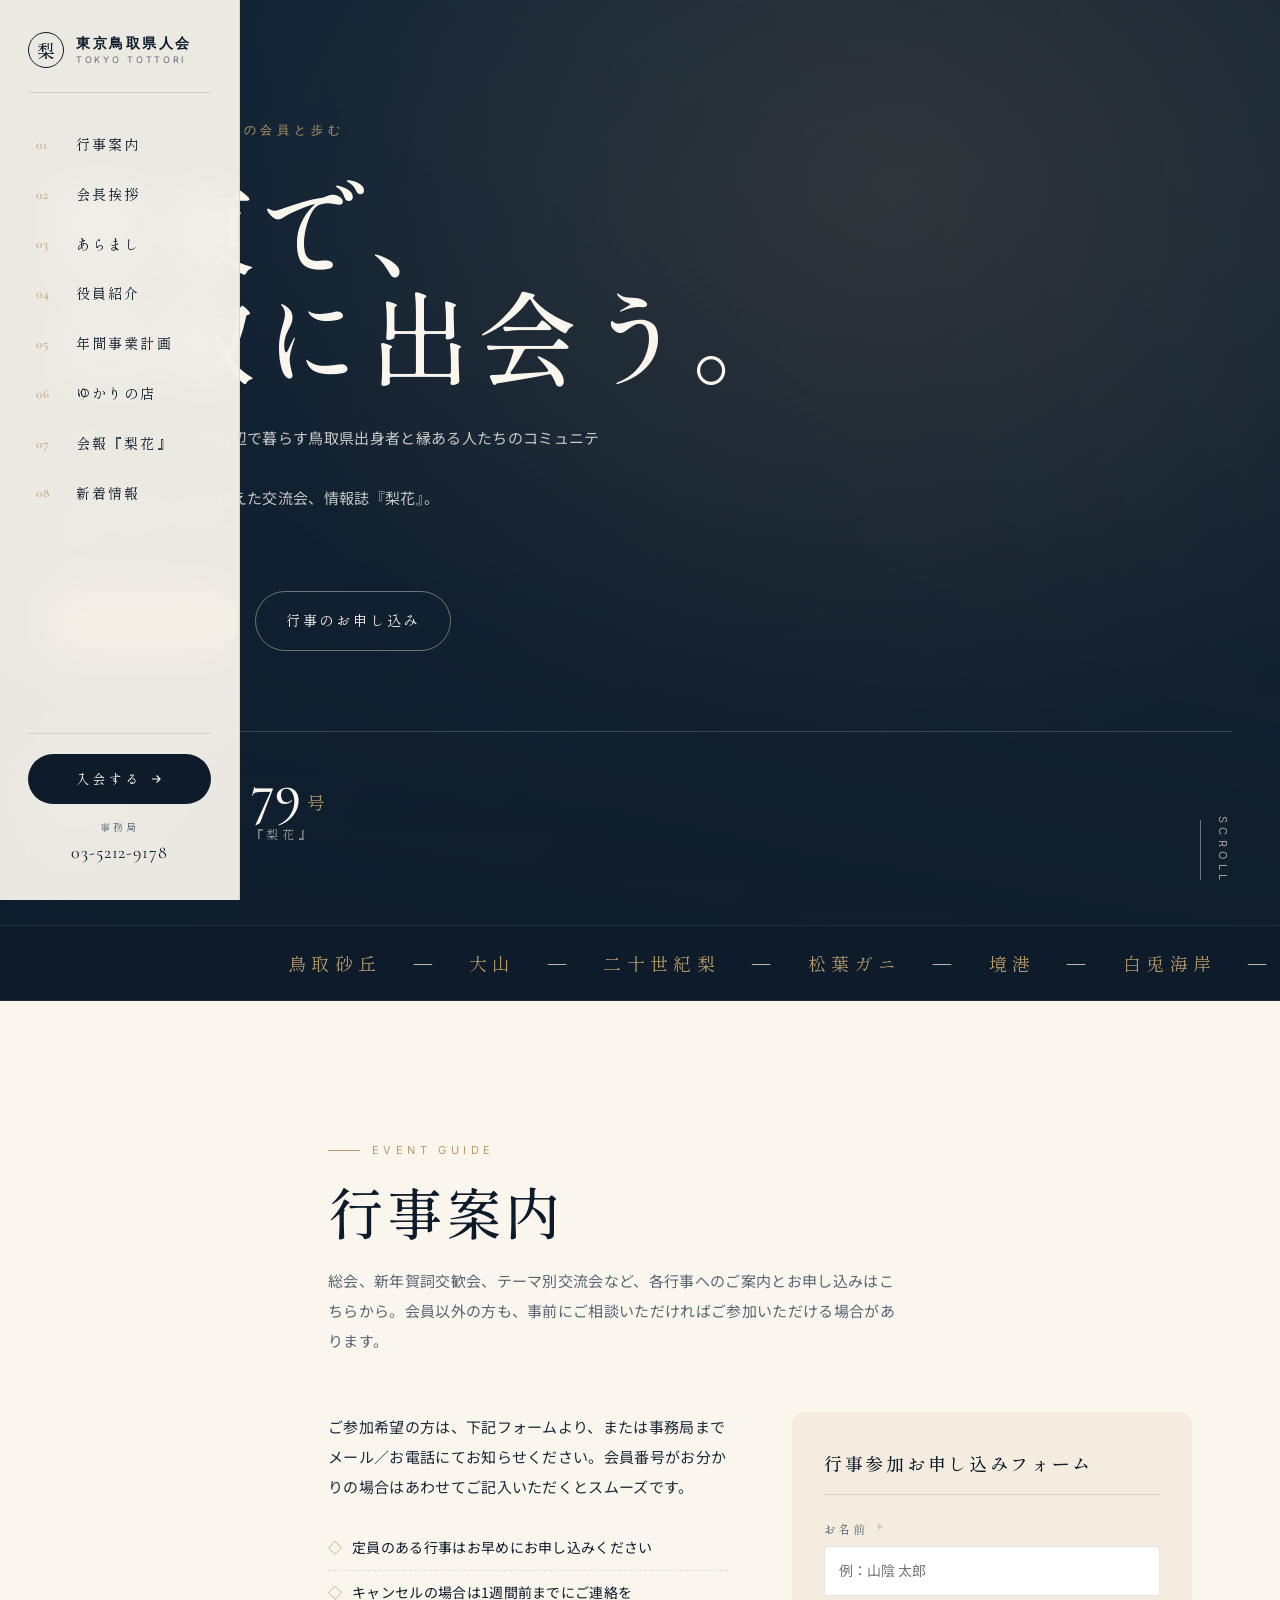
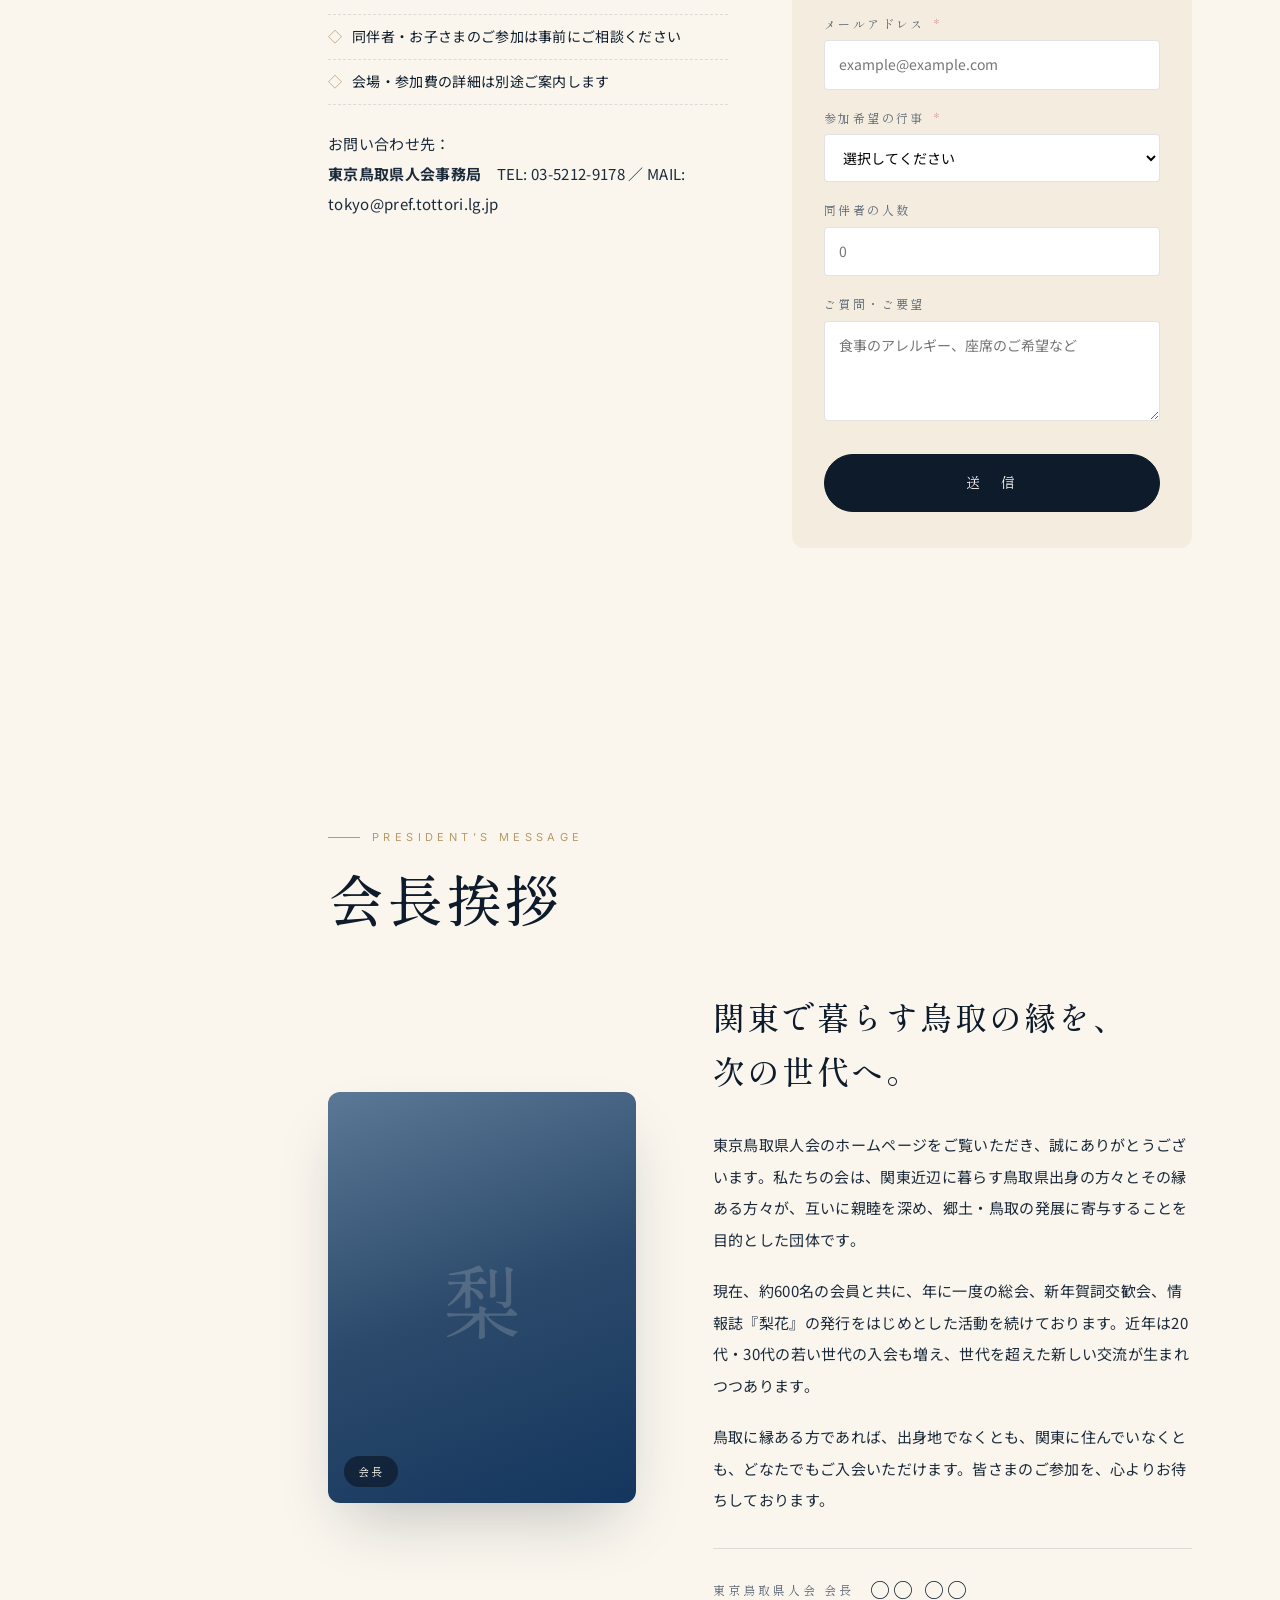
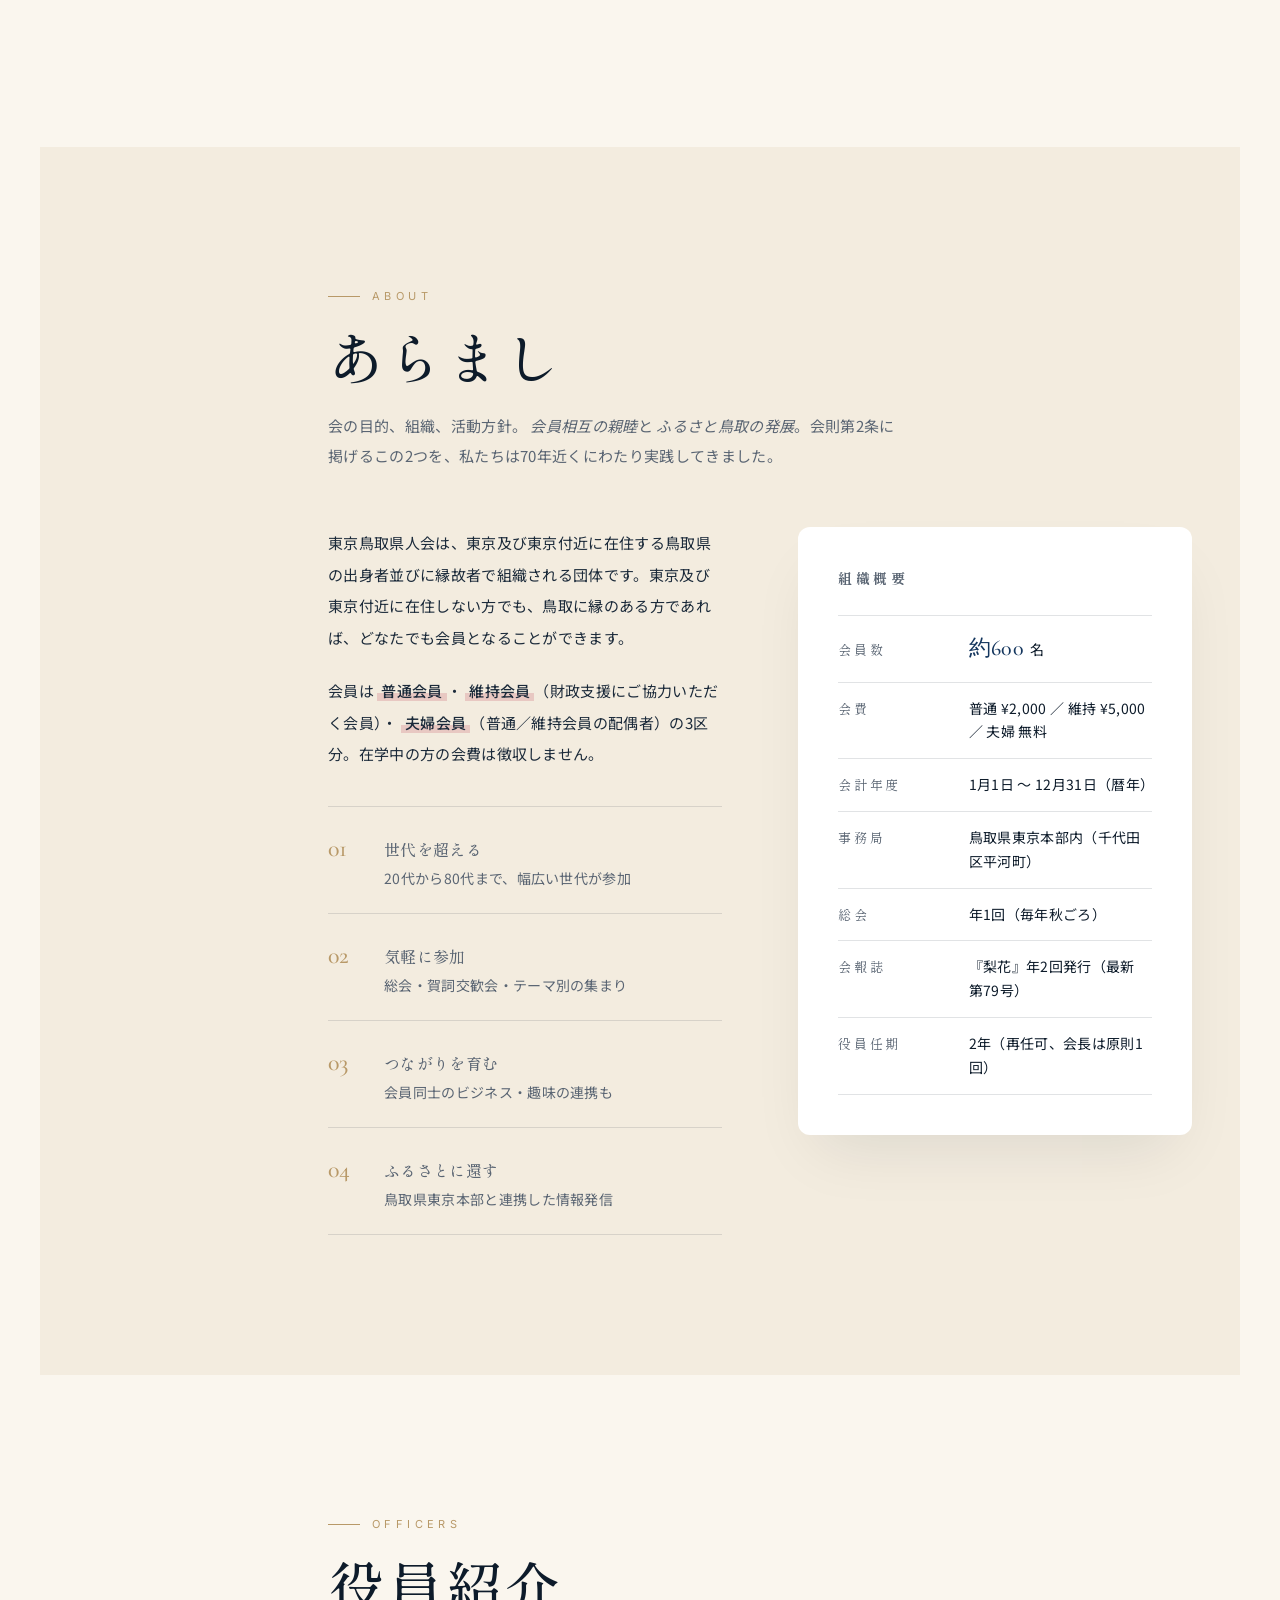
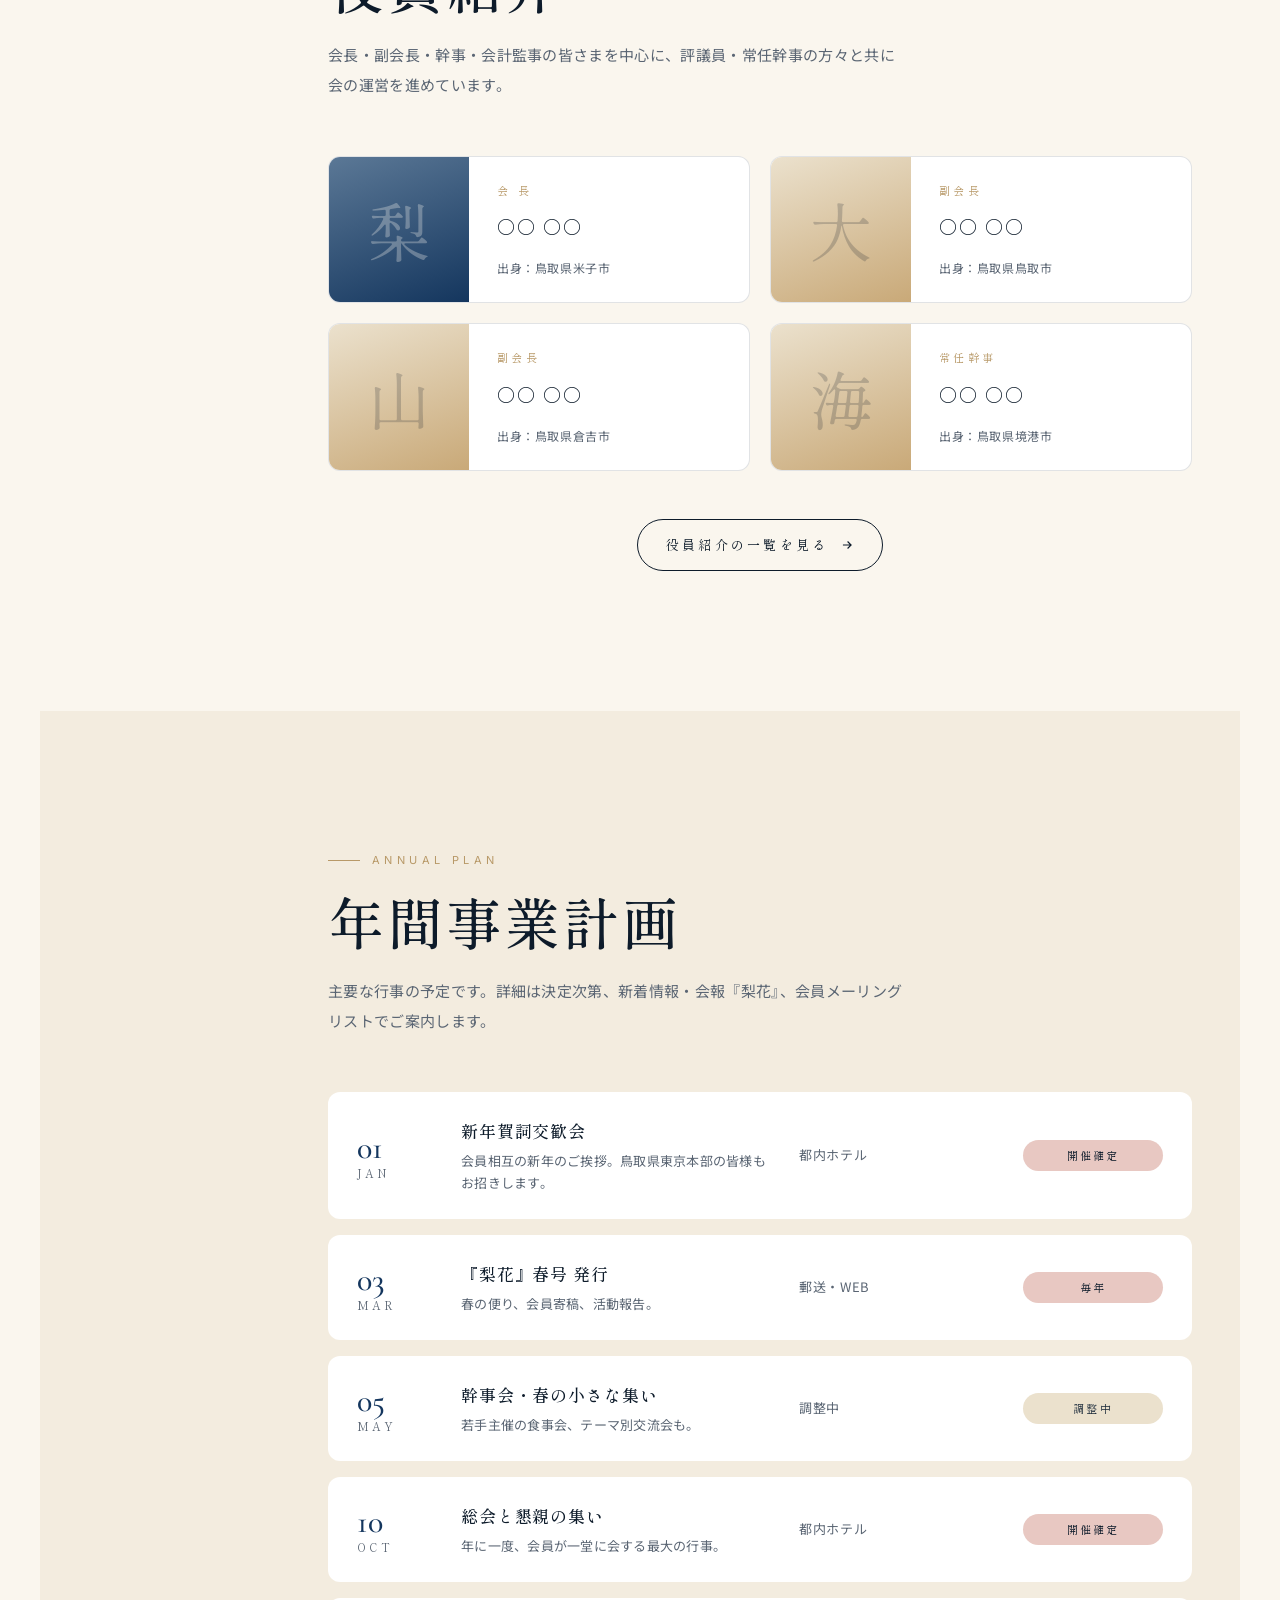
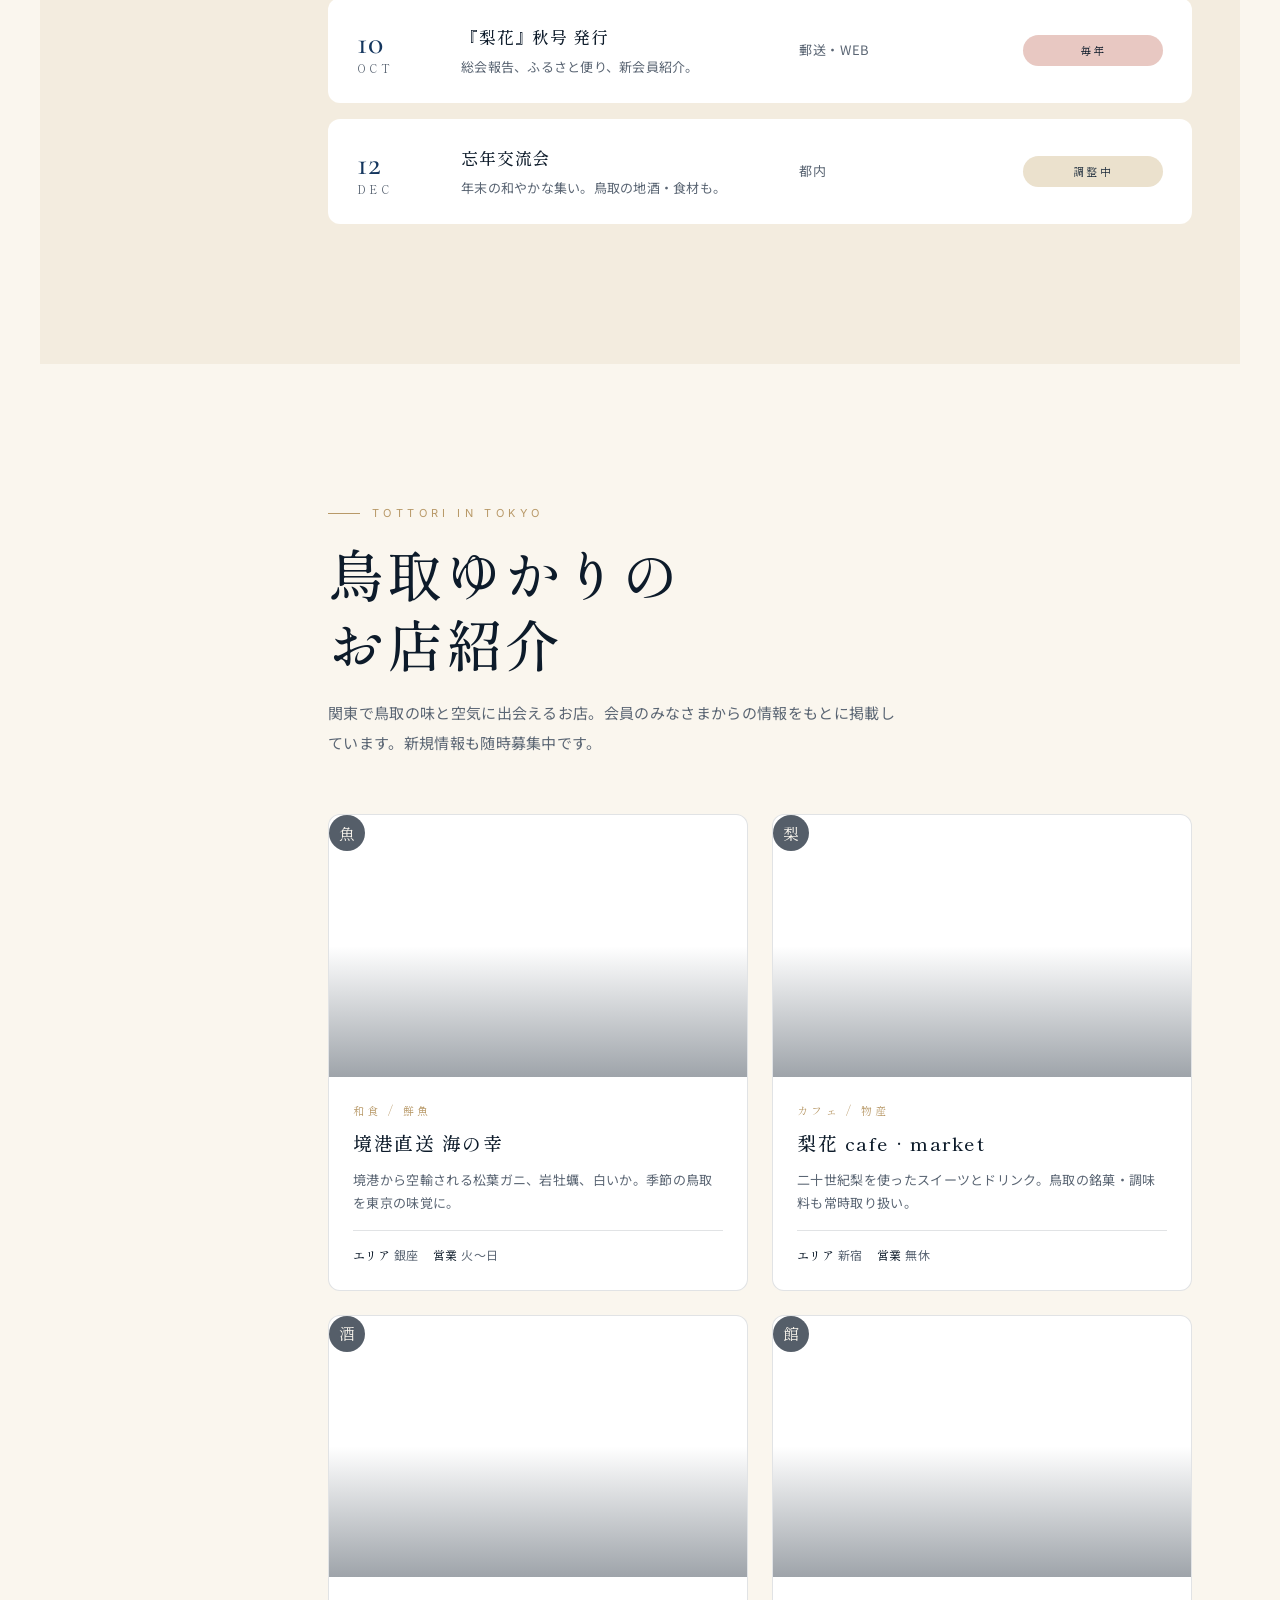
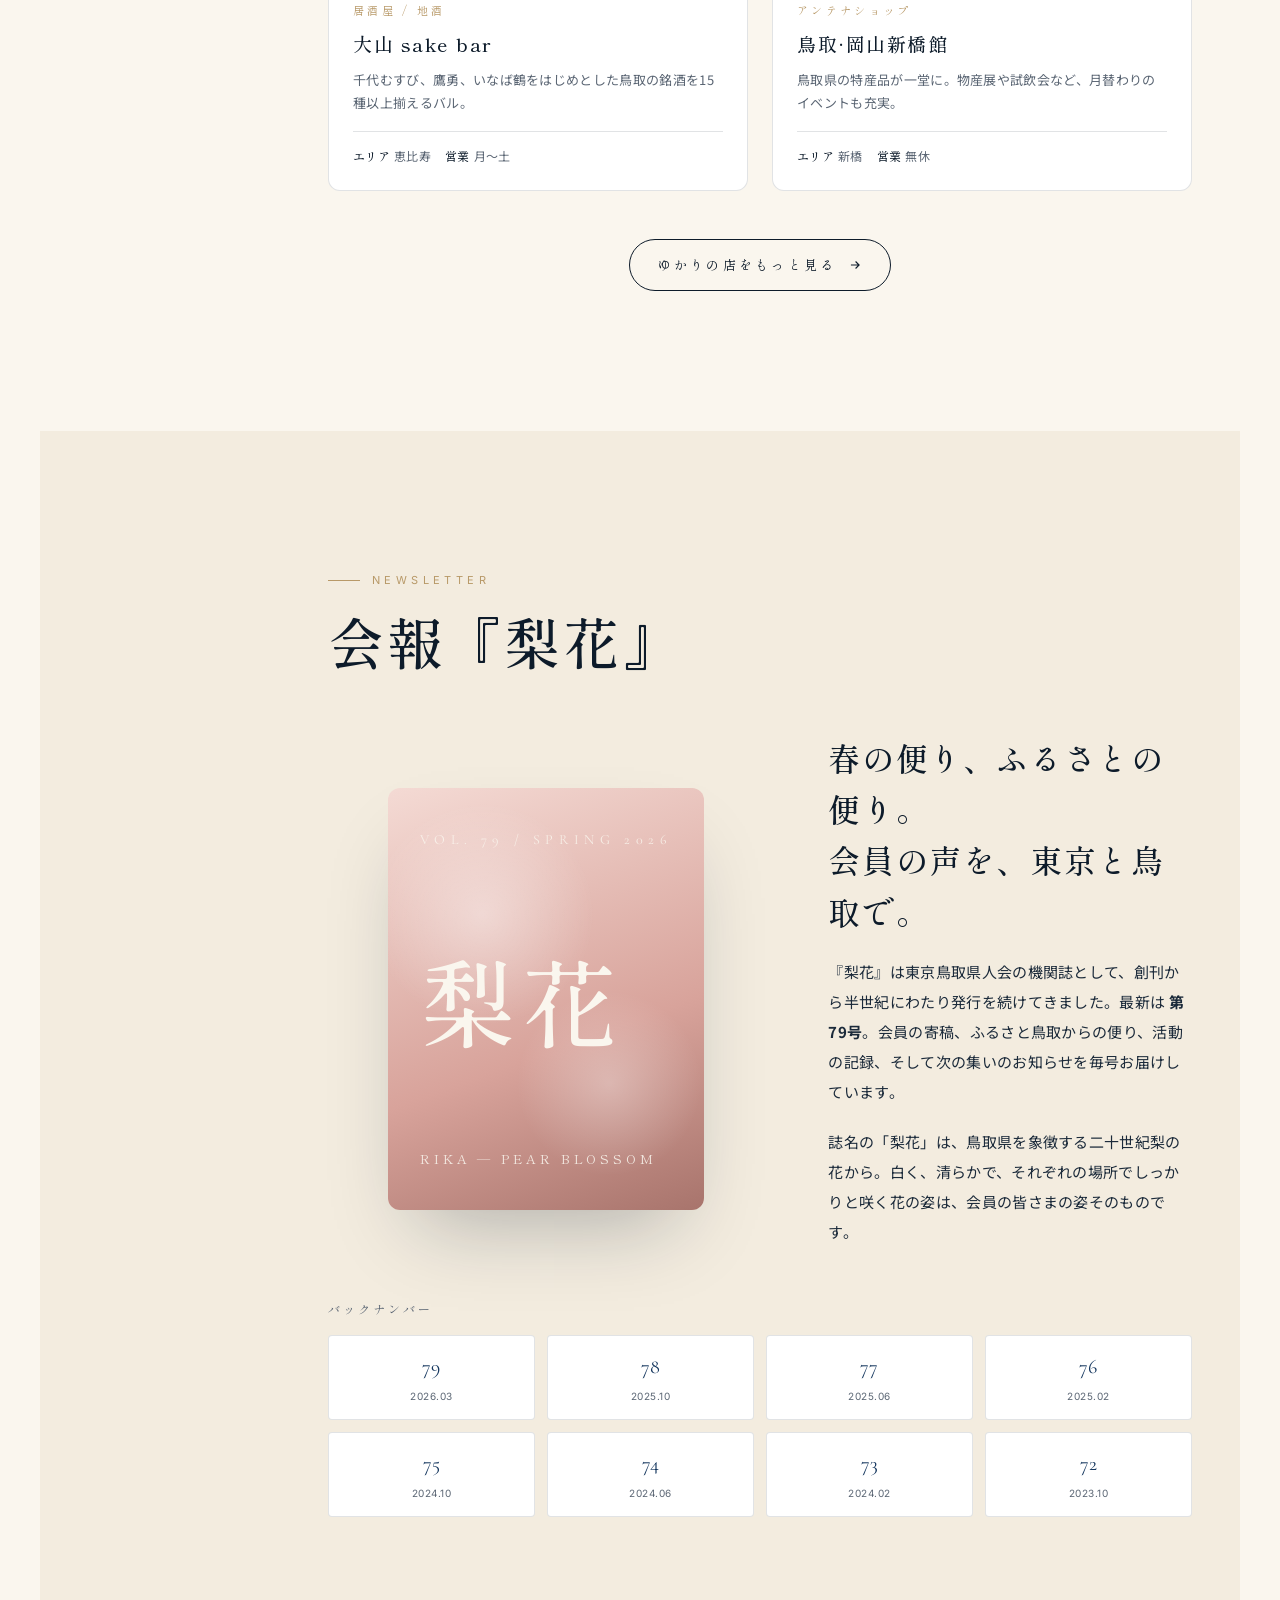
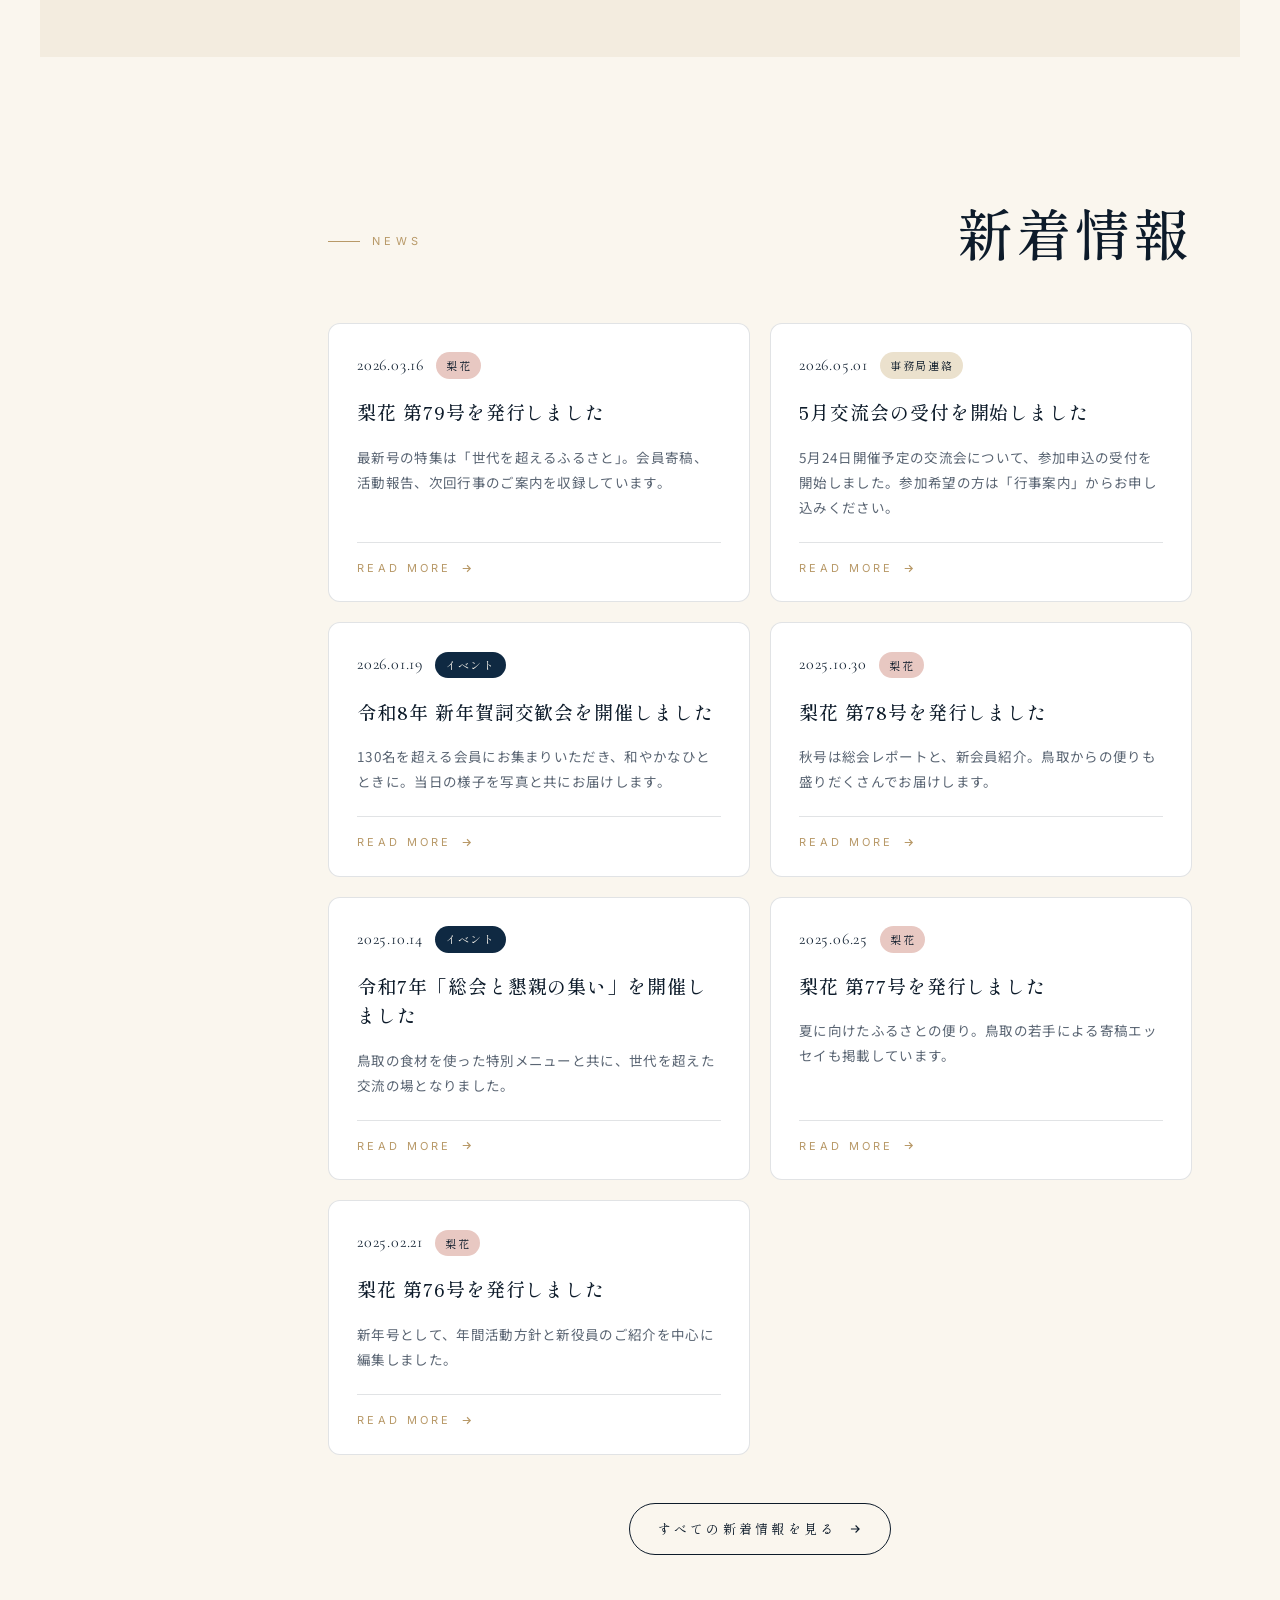
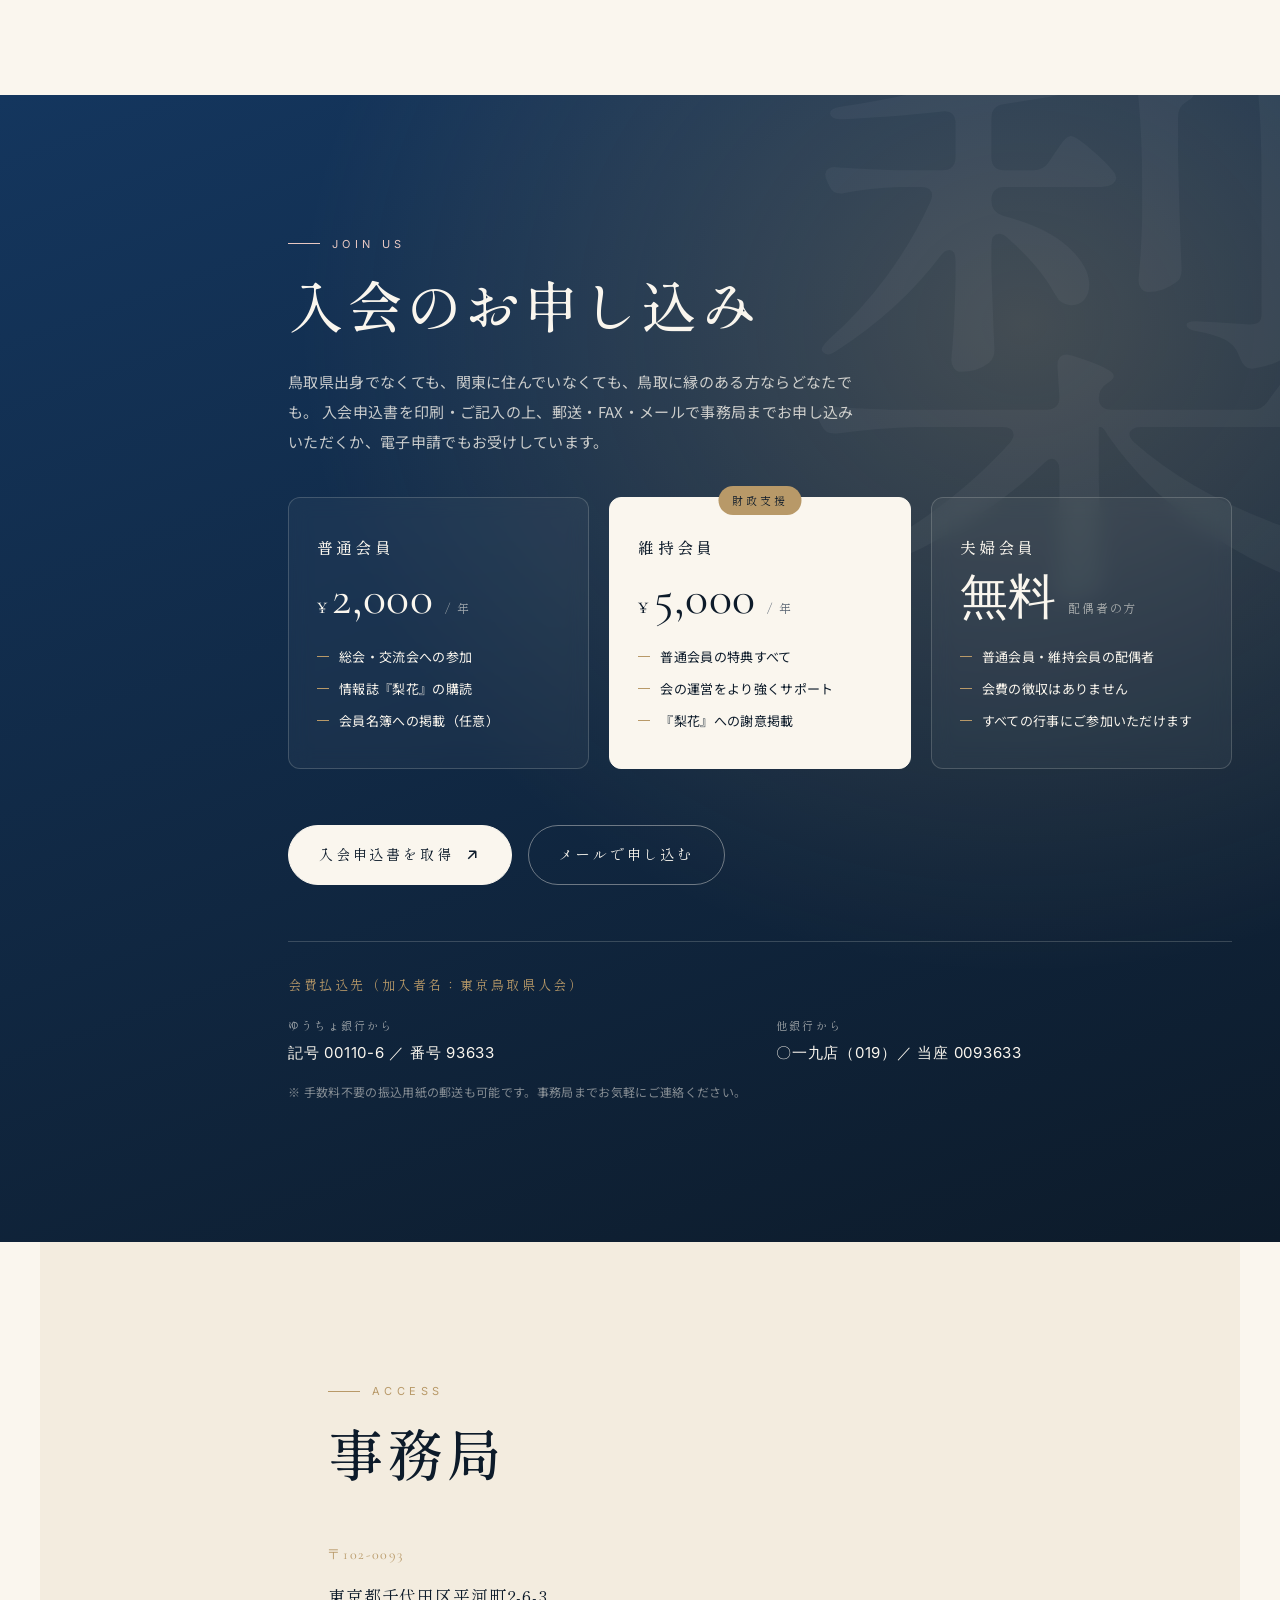
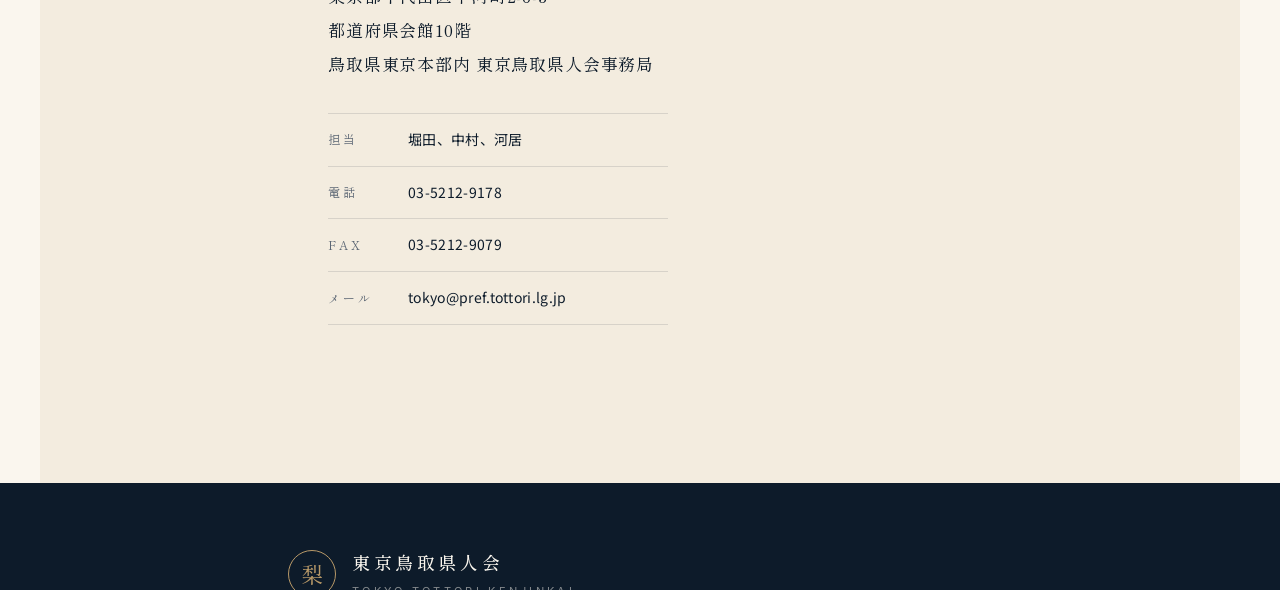
==== index.html @ 31a514fa "Initial site release Co-authored-by: Cursor <cursoragent@cursor.com>" ====
<!DOCTYPE html>
<html lang="ja">
<head>
<meta charset="UTF-8" />
<meta name="viewport" content="width=device-width, initial-scale=1.0" />
<title>東京鳥取県人会 | TOKYO TOTTORI KENJINKAI</title>
<meta name="description" content="東京鳥取県人会は、関東近辺在住の鳥取県出身者などから組織される団体。約600名の会員と、年に一度の総会のほか、交流会や情報誌『梨花』の発行などを行っています。" />
<meta property="og:title" content="東京鳥取県人会 | TOKYO TOTTORI KENJINKAI" />
<meta property="og:description" content="関東でつながる、鳥取の輪。" />
<meta property="og:type" content="website" />

<link rel="preconnect" href="https://fonts.googleapis.com" />
<link rel="preconnect" href="https://fonts.gstatic.com" crossorigin />
<link href="https://fonts.googleapis.com/css2?family=Shippori+Mincho+B1:wght@400;500;600;700;800&family=Noto+Sans+JP:wght@300;400;500;600;700&family=Cormorant+Garamond:ital,wght@0,300;0,400;0,500;0,600;1,300&family=Inter:wght@300;400;500;600&display=swap" rel="stylesheet" />
<link rel="stylesheet" href="styles/main.css" />

</head>
<body>

<!-- ===== Loader ===== -->
<div class="loader" id="loader">
  <div class="loader-inner">
    <span class="loader-jp">東京鳥取県人会</span>
    <span class="loader-en">TOKYO &middot; TOTTORI</span>
  </div>
</div>

<!-- ===== Navigation ===== -->
<header class="nav" id="nav">
  <div class="nav-inner">
    <a href="#top" class="nav-logo">
      <span class="logo-mark">梨</span>
      <span class="logo-text">
        <span class="logo-jp">東京鳥取県人会</span>
        <span class="logo-en">TOKYO TOTTORI</span>
      </span>
    </a>

    <nav class="nav-links">
      <a href="#event-signup">行事案内</a>
      <a href="#greeting">会長挨拶</a>
      <a href="#about">あらまし</a>
      <a href="#officers">役員紹介</a>
      <a href="#plan">年間事業計画</a>
      <a href="#shops">ゆかりの店</a>
      <a href="#newsletter">会報</a>
      <a href="#news">新着情報</a>
    </nav>

    <a href="#join" class="nav-cta">入会する</a>

    <button class="nav-toggle" id="navToggle" aria-label="メニュー">
      <span></span><span></span><span></span>
    </button>
  </div>
</header>

<!-- ===== Sidebar (shown after hero) ===== -->
<aside class="sidebar" id="sidebar" aria-label="サイドナビゲーション">
  <a href="#top" class="sidebar-logo">
    <span class="logo-mark">梨</span>
    <span class="logo-text">
      <span class="logo-jp">東京鳥取県人会</span>
      <span class="logo-en">TOKYO TOTTORI</span>
    </span>
  </a>

  <nav class="sidebar-nav">
    <a href="#event-signup"><span class="num">01</span><span class="lbl">行事案内</span></a>
    <a href="#greeting"><span class="num">02</span><span class="lbl">会長挨拶</span></a>
    <a href="#about"><span class="num">03</span><span class="lbl">あらまし</span></a>
    <a href="#officers"><span class="num">04</span><span class="lbl">役員紹介</span></a>
    <a href="#plan"><span class="num">05</span><span class="lbl">年間事業計画</span></a>
    <a href="#shops"><span class="num">06</span><span class="lbl">ゆかりの店</span></a>
    <a href="#newsletter"><span class="num">07</span><span class="lbl">会報『梨花』</span></a>
    <a href="#news"><span class="num">08</span><span class="lbl">新着情報</span></a>
  </nav>

  <div class="sidebar-foot">
    <a href="#join" class="sidebar-cta">
      <span>入会する</span>
      <svg viewBox="0 0 24 24" width="14" height="14" fill="none" stroke="currentColor" stroke-width="2"><path d="M5 12h14M13 6l6 6-6 6"/></svg>
    </a>
    <p class="sidebar-tel">
      <span>事務局</span>
      <a href="tel:0352129178">03-5212-9178</a>
    </p>
  </div>
</aside>

<!-- ===== Mobile menu ===== -->
<div class="mobile-menu" id="mobileMenu">
  <nav>
    <a href="#top">TOP</a>
    <a href="#event-signup">行事案内</a>
    <a href="#greeting">会長挨拶</a>
    <a href="#about">あらまし</a>
    <a href="#officers">役員紹介</a>
    <a href="#plan">年間事業計画</a>
    <a href="#shops">ゆかりの店</a>
    <a href="#newsletter">会報『梨花』</a>
    <a href="#news">新着情報</a>
    <a href="#join" class="mobile-cta">入会のお申し込み →</a>
    <a href="#event-signup" class="mobile-cta">行事のお申し込み →</a>
  </nav>
</div>

<!-- ===== Hero (TOP) ===== -->
<section class="hero" id="top">
  <div class="hero-bg">
    <div class="hero-slide is-active" data-season="spring" style="background-image:url('https://images.unsplash.com/photo-1522383225653-ed111181a951?auto=format&fit=crop&w=2400&q=80');"></div>
    <div class="hero-slide" data-season="summer" style="background-image:url('https://images.unsplash.com/photo-1507525428034-b723cf961d3e?auto=format&fit=crop&w=2400&q=80');"></div>
    <div class="hero-slide" data-season="autumn" style="background-image:url('https://images.unsplash.com/photo-1507783548227-544c3b8fc065?auto=format&fit=crop&w=2400&q=80');"></div>
    <div class="hero-slide" data-season="winter" style="background-image:url('https://images.unsplash.com/photo-1418985991508-e47386d96a71?auto=format&fit=crop&w=2400&q=80');"></div>
    <div class="hero-overlay"></div>
    <div class="hero-pattern"></div>
  </div>

  <div class="season-indicator" id="seasonIndicator">
    <span class="season-line"></span>
    <span class="season-jp" data-jp>春</span>
    <span class="season-en" data-en>SPRING</span>
  </div>

  <div class="hero-content">
    <p class="hero-eyebrow">
      <span class="line"></span>
      <span>EST. &middot; 約600名の会員と歩む</span>
    </p>

    <h1 class="hero-title">
      <span class="hero-line"><span>関東で、</span></span>
      <span class="hero-line"><span>鳥取に出会う。</span></span>
    </h1>

    <p class="hero-sub">
      東京鳥取県人会は、関東近辺で暮らす鳥取県出身者と縁ある人たちのコミュニティ。<br />
      年に一度の総会、世代を超えた交流会、情報誌『梨花』。<br />
      ふるさとの空気を、東京で。
    </p>

    <div class="hero-actions">
      <a href="#join" class="btn btn-primary">
        <span>入会のご案内</span>
        <svg viewBox="0 0 24 24" width="18" height="18" fill="none" stroke="currentColor" stroke-width="2"><path d="M5 12h14M13 6l6 6-6 6"/></svg>
      </a>
      <a href="#event-signup" class="btn btn-ghost">行事のお申し込み</a>
    </div>
  </div>

  <div class="hero-meta">
    <div><span class="num">600</span><span class="unit">名</span><span class="lbl">会員数</span></div>
    <div><span class="num">79</span><span class="unit">号</span><span class="lbl">『梨花』</span></div>
  </div>

  <div class="hero-scroll">
    <span>SCROLL</span>
    <div class="scroll-line"></div>
  </div>
</section>

<!-- ===== Marquee ===== -->
<section class="marquee" aria-hidden="true">
  <div class="marquee-track">
    <span>鳥取砂丘</span><span>&mdash;</span>
    <span>大山</span><span>&mdash;</span>
    <span>二十世紀梨</span><span>&mdash;</span>
    <span>松葉ガニ</span><span>&mdash;</span>
    <span>境港</span><span>&mdash;</span>
    <span>白兎海岸</span><span>&mdash;</span>
    <span>倉吉白壁土蔵群</span><span>&mdash;</span>
    <span>三朝温泉</span><span>&mdash;</span>
    <span>鳥取砂丘</span><span>&mdash;</span>
    <span>大山</span><span>&mdash;</span>
    <span>二十世紀梨</span><span>&mdash;</span>
    <span>松葉ガニ</span><span>&mdash;</span>
    <span>境港</span><span>&mdash;</span>
    <span>白兎海岸</span><span>&mdash;</span>
  </div>
</section>

<!-- ===== Event guide (行事案内) ===== -->
<section class="section event-signup" id="event-signup">
  <div class="section-head">
    <p class="eyebrow">EVENT GUIDE</p>
    <h2 class="section-title">行事案内</h2>
    <p class="section-lead">総会、新年賀詞交歓会、テーマ別交流会など、各行事へのご案内とお申し込みはこちらから。会員以外の方も、事前にご相談いただければご参加いただける場合があります。</p>
  </div>

  <div class="signup-grid">
    <div class="signup-text">
      <p>
        ご参加希望の方は、下記フォームより、または事務局までメール／お電話にてお知らせください。会員番号がお分かりの場合はあわせてご記入いただくとスムーズです。
      </p>
      <ul>
        <li>定員のある行事はお早めにお申し込みください</li>
        <li>キャンセルの場合は1週間前までにご連絡を</li>
        <li>同伴者・お子さまのご参加は事前にご相談ください</li>
        <li>会場・参加費の詳細は別途ご案内します</li>
      </ul>
      <p>
        お問い合わせ先： <br />
        <b>東京鳥取県人会事務局</b>　TEL: 03-5212-9178 ／ MAIL: tokyo@pref.tottori.lg.jp
      </p>
    </div>

    <form class="form" onsubmit="event.preventDefault(); alert('お申し込みありがとうございます。事務局より追ってご連絡します。');">
      <p class="form-title">行事参加お申し込みフォーム</p>
      <div class="form-row">
        <label>お名前 <b>*</b></label>
        <input type="text" required placeholder="例：山陰 太郎" />
      </div>
      <div class="form-row">
        <label>メールアドレス <b>*</b></label>
        <input type="email" required placeholder="example@example.com" />
      </div>
      <div class="form-row">
        <label>参加希望の行事 <b>*</b></label>
        <select required>
          <option value="">選択してください</option>
          <option>新年賀詞交歓会</option>
          <option>総会と懇親の集い</option>
          <option>テーマ別交流会</option>
          <option>その他</option>
        </select>
      </div>
      <div class="form-row">
        <label>同伴者の人数</label>
        <input type="number" min="0" max="10" placeholder="0" />
      </div>
      <div class="form-row">
        <label>ご質問・ご要望</label>
        <textarea placeholder="食事のアレルギー、座席のご希望など"></textarea>
      </div>
      <button class="form-submit" type="submit">送　信</button>
    </form>
  </div>
</section>

<!-- ===== Greeting (会長挨拶) ===== -->
<section class="section greeting" id="greeting">
  <div class="section-head">
    <p class="eyebrow">PRESIDENT'S MESSAGE</p>
    <h2 class="section-title">会長挨拶</h2>
  </div>

  <div class="greeting-grid">
    <div class="greeting-portrait">
      <div class="ph-mark">梨</div>
    </div>
    <div class="greeting-text">
      <h3>関東で暮らす鳥取の縁を、<br />次の世代へ。</h3>
      <p>
        東京鳥取県人会のホームページをご覧いただき、誠にありがとうございます。私たちの会は、関東近辺に暮らす鳥取県出身の方々とその縁ある方々が、互いに親睦を深め、郷土・鳥取の発展に寄与することを目的とした団体です。
      </p>
      <p>
        現在、約600名の会員と共に、年に一度の総会、新年賀詞交歓会、情報誌『梨花』の発行をはじめとした活動を続けております。近年は20代・30代の若い世代の入会も増え、世代を超えた新しい交流が生まれつつあります。
      </p>
      <p>
        鳥取に縁ある方であれば、出身地でなくとも、関東に住んでいなくとも、どなたでもご入会いただけます。皆さまのご参加を、心よりお待ちしております。
      </p>
      <div class="greeting-sign">
        <span class="role">東京鳥取県人会 会長</span>
        <span class="name">○○ ○○</span>
      </div>
    </div>
  </div>
</section>

<!-- ===== About (あらまし) ===== -->
<section class="section about" id="about">
  <div class="section-head">
    <p class="eyebrow">ABOUT</p>
    <h2 class="section-title">あらまし</h2>
    <p class="section-lead">
      会の目的、組織、活動方針。&nbsp;<em>会員相互の親睦</em>と&nbsp;<em>ふるさと鳥取の発展</em>。会則第2条に掲げるこの2つを、私たちは70年近くにわたり実践してきました。
    </p>
  </div>

  <div class="about-grid">
    <div class="about-text">
      <p>
        東京鳥取県人会は、東京及び東京付近に在住する鳥取県の出身者並びに縁故者で組織される団体です。東京及び東京付近に在住しない方でも、鳥取に縁のある方であれば、どなたでも会員となることができます。
      </p>
      <p>
        会員は&nbsp;<em>普通会員</em>・&nbsp;<em>維持会員</em>（財政支援にご協力いただく会員）・&nbsp;<em>夫婦会員</em>（普通／維持会員の配偶者）の3区分。在学中の方の会費は徴収しません。
      </p>
      <ul class="about-points">
        <li><span>01</span><div><b>世代を超える</b>20代から80代まで、幅広い世代が参加</div></li>
        <li><span>02</span><div><b>気軽に参加</b>総会・賀詞交歓会・テーマ別の集まり</div></li>
        <li><span>03</span><div><b>つながりを育む</b>会員同士のビジネス・趣味の連携も</div></li>
        <li><span>04</span><div><b>ふるさとに還す</b>鳥取県東京本部と連携した情報発信</div></li>
      </ul>
    </div>

    <div class="about-stats">
      <h4>組織概要</h4>
      <dl>
        <div><dt>会員数</dt><dd><strong>約600</strong>名</dd></div>
        <div><dt>会費</dt><dd>普通 ¥2,000 ／ 維持 ¥5,000 ／ 夫婦 無料</dd></div>
        <div><dt>会計年度</dt><dd>1月1日 〜 12月31日（暦年）</dd></div>
        <div><dt>事務局</dt><dd>鳥取県東京本部内（千代田区平河町）</dd></div>
        <div><dt>総会</dt><dd>年1回（毎年秋ごろ）</dd></div>
        <div><dt>会報誌</dt><dd>『梨花』年2回発行（最新 第79号）</dd></div>
        <div><dt>役員任期</dt><dd>2年（再任可、会長は原則1回）</dd></div>
      </dl>
    </div>
  </div>
</section>

<!-- ===== Officers (役員紹介) ===== -->
<section class="section officers" id="officers">
  <div class="section-head">
    <p class="eyebrow">OFFICERS</p>
    <h2 class="section-title">役員紹介</h2>
    <p class="section-lead">会長・副会長・幹事・会計監事の皆さまを中心に、評議員・常任幹事の方々と共に会の運営を進めています。</p>
  </div>

  <div class="officers-grid is-2col">
    <article class="officer-card lead">
      <div class="officer-photo"><span class="ph">梨</span></div>
      <div class="officer-info">
        <p class="officer-role">会 長</p>
        <p class="officer-name">○○ ○○</p>
        <p class="officer-meta">出身：鳥取県米子市</p>
      </div>
    </article>
    <article class="officer-card">
      <div class="officer-photo"><span class="ph">大</span></div>
      <div class="officer-info">
        <p class="officer-role">副会長</p>
        <p class="officer-name">○○ ○○</p>
        <p class="officer-meta">出身：鳥取県鳥取市</p>
      </div>
    </article>
    <article class="officer-card">
      <div class="officer-photo"><span class="ph">山</span></div>
      <div class="officer-info">
        <p class="officer-role">副会長</p>
        <p class="officer-name">○○ ○○</p>
        <p class="officer-meta">出身：鳥取県倉吉市</p>
      </div>
    </article>
    <article class="officer-card">
      <div class="officer-photo"><span class="ph">海</span></div>
      <div class="officer-info">
        <p class="officer-role">常任幹事</p>
        <p class="officer-name">○○ ○○</p>
        <p class="officer-meta">出身：鳥取県境港市</p>
      </div>
    </article>
  </div>

  <div class="section-more">
    <a href="officers.html" class="more-link">
      <span>役員紹介の一覧を見る</span>
      <svg viewBox="0 0 24 24" width="14" height="14" fill="none" stroke="currentColor" stroke-width="2"><path d="M5 12h14M13 6l6 6-6 6"/></svg>
    </a>
  </div>
</section>

<!-- ===== Annual Plan (年間事業計画) ===== -->
<section class="section plan-section" id="plan">
  <div class="section-head">
    <p class="eyebrow">ANNUAL PLAN</p>
    <h2 class="section-title">年間事業計画</h2>
    <p class="section-lead">主要な行事の予定です。詳細は決定次第、新着情報・会報『梨花』、会員メーリングリストでご案内します。</p>
  </div>

  <div class="timeline">
    <div class="timeline-row">
      <div class="timeline-month">01<small>JAN</small></div>
      <div class="timeline-event">新年賀詞交歓会<small>会員相互の新年のご挨拶。鳥取県東京本部の皆様もお招きします。</small></div>
      <div class="timeline-place">都内ホテル</div>
      <div class="timeline-status status-confirmed">開催確定</div>
    </div>
    <div class="timeline-row">
      <div class="timeline-month">03<small>MAR</small></div>
      <div class="timeline-event">『梨花』春号 発行<small>春の便り、会員寄稿、活動報告。</small></div>
      <div class="timeline-place">郵送・WEB</div>
      <div class="timeline-status status-confirmed">毎年</div>
    </div>
    <div class="timeline-row">
      <div class="timeline-month">05<small>MAY</small></div>
      <div class="timeline-event">幹事会・春の小さな集い<small>若手主催の食事会、テーマ別交流会も。</small></div>
      <div class="timeline-place">調整中</div>
      <div class="timeline-status status-tbd">調整中</div>
    </div>
    <div class="timeline-row">
      <div class="timeline-month">10<small>OCT</small></div>
      <div class="timeline-event">総会と懇親の集い<small>年に一度、会員が一堂に会する最大の行事。</small></div>
      <div class="timeline-place">都内ホテル</div>
      <div class="timeline-status status-confirmed">開催確定</div>
    </div>
    <div class="timeline-row">
      <div class="timeline-month">10<small>OCT</small></div>
      <div class="timeline-event">『梨花』秋号 発行<small>総会報告、ふるさと便り、新会員紹介。</small></div>
      <div class="timeline-place">郵送・WEB</div>
      <div class="timeline-status status-confirmed">毎年</div>
    </div>
    <div class="timeline-row">
      <div class="timeline-month">12<small>DEC</small></div>
      <div class="timeline-event">忘年交流会<small>年末の和やかな集い。鳥取の地酒・食材も。</small></div>
      <div class="timeline-place">都内</div>
      <div class="timeline-status status-tbd">調整中</div>
    </div>
  </div>
</section>

<!-- ===== Shops (鳥取ゆかりの店紹介) ===== -->
<section class="section shops" id="shops">
  <div class="section-head">
    <p class="eyebrow">TOTTORI IN TOKYO</p>
    <h2 class="section-title">
      鳥取ゆかりの<br />お店紹介
    </h2>
    <p class="section-lead">関東で鳥取の味と空気に出会えるお店。会員のみなさまからの情報をもとに掲載しています。新規情報も随時募集中です。</p>
  </div>

  <div class="shop-grid is-2col">
    <article class="shop-card">
      <div class="shop-image has-photo" data-c="0" style="background-image:url('https://images.unsplash.com/photo-1565299624946-b28f40a0ae38?auto=format&fit=crop&w=1200&q=80');">
        <span class="shop-mark">魚</span>
      </div>
      <div class="shop-info">
        <p class="shop-cat">和食 / 鮮魚</p>
        <h3 class="shop-name">境港直送 海の幸</h3>
        <p class="shop-desc">境港から空輸される松葉ガニ、岩牡蠣、白いか。季節の鳥取を東京の味覚に。</p>
        <div class="shop-meta"><span><b>エリア</b>銀座</span><span><b>営業</b>火〜日</span></div>
      </div>
    </article>

    <article class="shop-card">
      <div class="shop-image has-photo" data-c="1" style="background-image:url('https://images.unsplash.com/photo-1554118811-1e0d58224f24?auto=format&fit=crop&w=1200&q=80');">
        <span class="shop-mark">梨</span>
      </div>
      <div class="shop-info">
        <p class="shop-cat">カフェ / 物産</p>
        <h3 class="shop-name">梨花 cafe &middot; market</h3>
        <p class="shop-desc">二十世紀梨を使ったスイーツとドリンク。鳥取の銘菓・調味料も常時取り扱い。</p>
        <div class="shop-meta"><span><b>エリア</b>新宿</span><span><b>営業</b>無休</span></div>
      </div>
    </article>

    <article class="shop-card">
      <div class="shop-image has-photo" data-c="2" style="background-image:url('https://images.unsplash.com/photo-1551024506-0bccd828d307?auto=format&fit=crop&w=1200&q=80');">
        <span class="shop-mark">酒</span>
      </div>
      <div class="shop-info">
        <p class="shop-cat">居酒屋 / 地酒</p>
        <h3 class="shop-name">大山 sake bar</h3>
        <p class="shop-desc">千代むすび、鷹勇、いなば鶴をはじめとした鳥取の銘酒を15種以上揃えるバル。</p>
        <div class="shop-meta"><span><b>エリア</b>恵比寿</span><span><b>営業</b>月〜土</span></div>
      </div>
    </article>

    <article class="shop-card">
      <div class="shop-image has-photo" data-c="5" style="background-image:url('https://images.unsplash.com/photo-1581547113040-ee46e76b5d44?auto=format&fit=crop&w=1200&q=80');">
        <span class="shop-mark">館</span>
      </div>
      <div class="shop-info">
        <p class="shop-cat">アンテナショップ</p>
        <h3 class="shop-name">鳥取&middot;岡山新橋館</h3>
        <p class="shop-desc">鳥取県の特産品が一堂に。物産展や試飲会など、月替わりのイベントも充実。</p>
        <div class="shop-meta"><span><b>エリア</b>新橋</span><span><b>営業</b>無休</span></div>
      </div>
    </article>
  </div>

  <div class="section-more">
    <a href="shops.html" class="more-link">
      <span>ゆかりの店をもっと見る</span>
      <svg viewBox="0 0 24 24" width="14" height="14" fill="none" stroke="currentColor" stroke-width="2"><path d="M5 12h14M13 6l6 6-6 6"/></svg>
    </a>
  </div>
</section>

<!-- ===== Newsletter (会報) ===== -->
<section class="section newsletter" id="newsletter">
  <div class="section-head">
    <p class="eyebrow">NEWSLETTER</p>
    <h2 class="section-title">会報『梨花』</h2>
  </div>

  <div class="rika-grid">
    <div class="rika-cover">
      <div class="rika-num">VOL. 79 / SPRING 2026</div>
      <div class="rika-title">梨花</div>
      <div class="rika-sub">RIKA &mdash; PEAR BLOSSOM</div>
    </div>
    <div class="rika-text">
      <h3>春の便り、ふるさとの便り。<br />会員の声を、東京と鳥取で。</h3>
      <p>
        『梨花』は東京鳥取県人会の機関誌として、創刊から半世紀にわたり発行を続けてきました。最新は&nbsp;<b>第79号</b>。会員の寄稿、ふるさと鳥取からの便り、活動の記録、そして次の集いのお知らせを毎号お届けしています。
      </p>
      <p>
        誌名の「梨花」は、鳥取県を象徴する二十世紀梨の花から。白く、清らかで、それぞれの場所でしっかりと咲く花の姿は、会員の皆さまの姿そのものです。
      </p>
    </div>
  </div>

  <div class="rika-archive">
    <p class="rika-archive-title">バックナンバー</p>
    <div class="rika-issues">
      <a href="#" class="rika-issue"><span class="num">79</span><span class="date">2026.03</span></a>
      <a href="#" class="rika-issue"><span class="num">78</span><span class="date">2025.10</span></a>
      <a href="#" class="rika-issue"><span class="num">77</span><span class="date">2025.06</span></a>
      <a href="#" class="rika-issue"><span class="num">76</span><span class="date">2025.02</span></a>
      <a href="#" class="rika-issue"><span class="num">75</span><span class="date">2024.10</span></a>
      <a href="#" class="rika-issue"><span class="num">74</span><span class="date">2024.06</span></a>
      <a href="#" class="rika-issue"><span class="num">73</span><span class="date">2024.02</span></a>
      <a href="#" class="rika-issue"><span class="num">72</span><span class="date">2023.10</span></a>
    </div>
  </div>
</section>

<!-- ===== News (新着情報) ===== -->
<section class="section news" id="news">
  <div class="section-head">
    <p class="eyebrow">NEWS</p>
    <h2 class="section-title">新着情報</h2>
  </div>

  <div class="news-grid is-2col">
    <a href="news/rika-79.html" class="news-card">
      <div class="news-card-meta">
        <time datetime="2026-03-16">2026.03.16</time>
        <span class="tag tag-rika">梨花</span>
      </div>
      <h3 class="news-card-title">梨花 第79号を発行しました</h3>
      <p class="news-card-excerpt">最新号の特集は「世代を超えるふるさと」。会員寄稿、活動報告、次回行事のご案内を収録しています。</p>
      <span class="news-card-arrow">READ MORE <svg viewBox="0 0 24 24" width="13" height="13" fill="none" stroke="currentColor" stroke-width="2"><path d="M5 12h14M13 6l6 6-6 6"/></svg></span>
    </a>

    <a href="news.html" class="news-card">
      <div class="news-card-meta">
        <time datetime="2026-05-01">2026.05.01</time>
        <span class="tag tag-info">事務局連絡</span>
      </div>
      <h3 class="news-card-title">5月交流会の受付を開始しました</h3>
      <p class="news-card-excerpt">5月24日開催予定の交流会について、参加申込の受付を開始しました。参加希望の方は「行事案内」からお申し込みください。</p>
      <span class="news-card-arrow">READ MORE <svg viewBox="0 0 24 24" width="13" height="13" fill="none" stroke="currentColor" stroke-width="2"><path d="M5 12h14M13 6l6 6-6 6"/></svg></span>
    </a>

    <a href="news/2026-shinnen.html" class="news-card">
      <div class="news-card-meta">
        <time datetime="2026-01-19">2026.01.19</time>
        <span class="tag tag-event">イベント</span>
      </div>
      <h3 class="news-card-title">令和8年 新年賀詞交歓会を開催しました</h3>
      <p class="news-card-excerpt">130名を超える会員にお集まりいただき、和やかなひとときに。当日の様子を写真と共にお届けします。</p>
      <span class="news-card-arrow">READ MORE <svg viewBox="0 0 24 24" width="13" height="13" fill="none" stroke="currentColor" stroke-width="2"><path d="M5 12h14M13 6l6 6-6 6"/></svg></span>
    </a>

    <a href="news/rika-78.html" class="news-card">
      <div class="news-card-meta">
        <time datetime="2025-10-30">2025.10.30</time>
        <span class="tag tag-rika">梨花</span>
      </div>
      <h3 class="news-card-title">梨花 第78号を発行しました</h3>
      <p class="news-card-excerpt">秋号は総会レポートと、新会員紹介。鳥取からの便りも盛りだくさんでお届けします。</p>
      <span class="news-card-arrow">READ MORE <svg viewBox="0 0 24 24" width="13" height="13" fill="none" stroke="currentColor" stroke-width="2"><path d="M5 12h14M13 6l6 6-6 6"/></svg></span>
    </a>

    <a href="news/2025-soukai.html" class="news-card">
      <div class="news-card-meta">
        <time datetime="2025-10-14">2025.10.14</time>
        <span class="tag tag-event">イベント</span>
      </div>
      <h3 class="news-card-title">令和7年「総会と懇親の集い」を開催しました</h3>
      <p class="news-card-excerpt">鳥取の食材を使った特別メニューと共に、世代を超えた交流の場となりました。</p>
      <span class="news-card-arrow">READ MORE <svg viewBox="0 0 24 24" width="13" height="13" fill="none" stroke="currentColor" stroke-width="2"><path d="M5 12h14M13 6l6 6-6 6"/></svg></span>
    </a>

    <a href="news/rika-77.html" class="news-card">
      <div class="news-card-meta">
        <time datetime="2025-06-25">2025.06.25</time>
        <span class="tag tag-rika">梨花</span>
      </div>
      <h3 class="news-card-title">梨花 第77号を発行しました</h3>
      <p class="news-card-excerpt">夏に向けたふるさとの便り。鳥取の若手による寄稿エッセイも掲載しています。</p>
      <span class="news-card-arrow">READ MORE <svg viewBox="0 0 24 24" width="13" height="13" fill="none" stroke="currentColor" stroke-width="2"><path d="M5 12h14M13 6l6 6-6 6"/></svg></span>
    </a>

    <a href="news/rika-76.html" class="news-card">
      <div class="news-card-meta">
        <time datetime="2025-02-21">2025.02.21</time>
        <span class="tag tag-rika">梨花</span>
      </div>
      <h3 class="news-card-title">梨花 第76号を発行しました</h3>
      <p class="news-card-excerpt">新年号として、年間活動方針と新役員のご紹介を中心に編集しました。</p>
      <span class="news-card-arrow">READ MORE <svg viewBox="0 0 24 24" width="13" height="13" fill="none" stroke="currentColor" stroke-width="2"><path d="M5 12h14M13 6l6 6-6 6"/></svg></span>
    </a>
  </div>

  <div class="section-more">
    <a href="news.html" class="more-link">
      <span>すべての新着情報を見る</span>
      <svg viewBox="0 0 24 24" width="14" height="14" fill="none" stroke="currentColor" stroke-width="2"><path d="M5 12h14M13 6l6 6-6 6"/></svg>
    </a>
  </div>
</section>

<!-- ===== Join (入会のお申し込み) ===== -->
<section class="join" id="join">
  <div class="join-inner">
    <p class="eyebrow eyebrow-light">JOIN US</p>
    <h2 class="join-title">
      入会のお申し込み
    </h2>
    <p class="join-text">
      鳥取県出身でなくても、関東に住んでいなくても、鳥取に縁のある方ならどなたでも。
      入会申込書を印刷・ご記入の上、郵送・FAX・メールで事務局までお申し込みいただくか、電子申請でもお受けしています。
    </p>

    <div class="plans">
      <div class="plan">
        <p class="plan-name">普通会員</p>
        <p class="plan-price"><span class="yen">¥</span>2,000<span class="per">/ 年</span></p>
        <ul>
          <li>総会・交流会への参加</li>
          <li>情報誌『梨花』の購読</li>
          <li>会員名簿への掲載（任意）</li>
        </ul>
      </div>
      <div class="plan plan-featured">
        <p class="plan-badge">財政支援</p>
        <p class="plan-name">維持会員</p>
        <p class="plan-price"><span class="yen">¥</span>5,000<span class="per">/ 年</span></p>
        <ul>
          <li>普通会員の特典すべて</li>
          <li>会の運営をより強くサポート</li>
          <li>『梨花』への謝意掲載</li>
        </ul>
      </div>
      <div class="plan">
        <p class="plan-name">夫婦会員</p>
        <p class="plan-price">無料<span class="per">配偶者の方</span></p>
        <ul>
          <li>普通会員・維持会員の配偶者</li>
          <li>会費の徴収はありません</li>
          <li>すべての行事にご参加いただけます</li>
        </ul>
      </div>
    </div>

    <div class="join-actions">
      <a href="https://www.pref.tottori.lg.jp/32334.htm" target="_blank" rel="noopener" class="btn btn-primary btn-light">
        <span>入会申込書を取得</span>
        <svg viewBox="0 0 24 24" width="18" height="18" fill="none" stroke="currentColor" stroke-width="2"><path d="M7 17L17 7M17 7H8M17 7v9"/></svg>
      </a>
      <a href="mailto:tokyo@pref.tottori.lg.jp?subject=東京鳥取県人会入会希望" class="btn btn-ghost btn-light">
        メールで申し込む
      </a>
    </div>

    <div class="join-bank">
      <p class="bank-title">会費払込先（加入者名：東京鳥取県人会）</p>
      <div class="bank-grid">
        <div>
          <p class="bank-label">ゆうちょ銀行から</p>
          <p>記号 00110-6 ／ 番号 93633</p>
        </div>
        <div>
          <p class="bank-label">他銀行から</p>
          <p>〇一九店（019）／ 当座 0093633</p>
        </div>
      </div>
      <p class="bank-note">※ 手数料不要の振込用紙の郵送も可能です。事務局までお気軽にご連絡ください。</p>
    </div>
  </div>
</section>

<!-- ===== Access ===== -->
<section class="section access" id="access">
  <div class="section-head">
    <p class="eyebrow">ACCESS</p>
    <h2 class="section-title">事務局</h2>
  </div>

  <div class="access-grid">
    <div class="access-info">
      <p class="zip">〒102-0093</p>
      <p class="addr">
        東京都千代田区平河町2-6-3<br />
        都道府県会館10階<br />
        鳥取県東京本部内 東京鳥取県人会事務局
      </p>
      <dl class="access-dl">
        <div><dt>担当</dt><dd>堀田、中村、河居</dd></div>
        <div><dt>電話</dt><dd><a href="tel:0352129178">03-5212-9178</a></dd></div>
        <div><dt>FAX</dt><dd>03-5212-9079</dd></div>
        <div><dt>メール</dt><dd><a href="mailto:tokyo@pref.tottori.lg.jp">tokyo@pref.tottori.lg.jp</a></dd></div>
      </dl>
    </div>

    <div class="access-map">
      <iframe
        src="https://www.google.com/maps?q=%E9%83%BD%E9%81%93%E5%BA%9C%E7%9C%8C%E4%BC%9A%E9%A4%A8%E3%80%80%E5%B9%B3%E6%B2%B3%E7%94%BA&output=embed"
        loading="lazy"
        referrerpolicy="no-referrer-when-downgrade"
        allowfullscreen
      ></iframe>
    </div>
  </div>
</section>

<!-- ===== Footer ===== -->
<footer class="footer">
  <div class="footer-inner">
    <div class="footer-brand">
      <span class="footer-mark">梨</span>
      <div>
        <p class="footer-jp">東京鳥取県人会</p>
        <p class="footer-en">TOKYO TOTTORI KENJINKAI</p>
      </div>
    </div>

    <nav class="footer-links">
      <a href="#top">TOP</a>
      <a href="#event-signup">行事案内</a>
      <a href="#greeting">会長挨拶</a>
      <a href="#about">あらまし</a>
      <a href="#officers">役員紹介</a>
      <a href="#plan">年間事業計画</a>
      <a href="#join">入会のお申し込み</a>
      <a href="#shops">鳥取ゆかりの店紹介</a>
      <a href="#newsletter">会報</a>
      <a href="#news">新着情報</a>
    </nav>

    <p class="footer-copy">&copy; 東京鳥取県人会 / TOKYO TOTTORI KENJINKAI. All rights reserved.</p>
  </div>
</footer>

<script>
(function () {
  // Loader
  window.addEventListener('load', () => {
    setTimeout(() => {
      const loader = document.getElementById('loader');
      if (loader) loader.classList.add('is-hidden');
    }, 1000);
  });

  // Hero seasonal slideshow
  const slides = document.querySelectorAll('.hero-slide');
  const indicator = document.getElementById('seasonIndicator');
  const seasonLabels = {
    spring: { jp: '春', en: 'SPRING' },
    summer: { jp: '夏', en: 'SUMMER' },
    autumn: { jp: '秋', en: 'AUTUMN' },
    winter: { jp: '冬', en: 'WINTER' },
  };
  if (slides.length > 1) {
    let idx = 0;
    setInterval(() => {
      slides[idx].classList.remove('is-active');
      idx = (idx + 1) % slides.length;
      const next = slides[idx];
      next.classList.add('is-active');

      if (indicator) {
        const season = next.dataset.season;
        const label = seasonLabels[season];
        indicator.classList.add('is-changing');
        setTimeout(() => {
          if (label) {
            indicator.querySelector('[data-jp]').textContent = label.jp;
            indicator.querySelector('[data-en]').textContent = label.en;
          }
          indicator.classList.remove('is-changing');
        }, 500);
      }
    }, 5500);
  }

  // Sticky nav
  const nav = document.getElementById('nav');
  const onScroll = () => {
    if (!nav) return;
    if (window.scrollY > 40) nav.classList.add('is-scrolled');
    else nav.classList.remove('is-scrolled');
  };
  document.addEventListener('scroll', onScroll, { passive: true });
  onScroll();

  // Sidebar — show after hero leaves viewport (desktop only)
  const hero = document.getElementById('top');
  const sidebarMQ = window.matchMedia('(min-width: 961px)');
  if (hero && 'IntersectionObserver' in window) {
    const sidebarIO = new IntersectionObserver(
      (entries) => {
        entries.forEach((e) => {
          if (!sidebarMQ.matches) {
            document.body.classList.remove('is-sidebar-active');
            return;
          }
          if (e.intersectionRatio < 0.2) {
            document.body.classList.add('is-sidebar-active');
          } else {
            document.body.classList.remove('is-sidebar-active');
          }
        });
      },
      { threshold: [0, 0.2, 0.5, 1] }
    );
    sidebarIO.observe(hero);
    sidebarMQ.addEventListener('change', (e) => {
      if (!e.matches) document.body.classList.remove('is-sidebar-active');
    });
  }

  // Mobile menu
  const toggle = document.getElementById('navToggle');
  const menu = document.getElementById('mobileMenu');
  if (toggle && menu) {
    toggle.addEventListener('click', () => {
      const open = menu.classList.toggle('is-open');
      toggle.classList.toggle('is-open', open);
      document.body.style.overflow = open ? 'hidden' : '';
    });
    menu.querySelectorAll('a').forEach((a) =>
      a.addEventListener('click', () => {
        menu.classList.remove('is-open');
        toggle.classList.remove('is-open');
        document.body.style.overflow = '';
      })
    );
  }

  // Reveal on scroll
  const targets = document.querySelectorAll(
    '.section-head, .greeting-grid, .about-grid, .officer-card, .timeline-row, .shop-card, .rika-grid, .rika-archive, .news-list, .plan, .join-bank, .signup-grid, .access-grid, .footer-inner'
  );
  targets.forEach((el) => el.classList.add('reveal'));
  if ('IntersectionObserver' in window) {
    const io = new IntersectionObserver(
      (entries) => {
        entries.forEach((e) => {
          if (e.isIntersecting) {
            e.target.classList.add('is-visible');
            io.unobserve(e.target);
          }
        });
      },
      { threshold: 0.08, rootMargin: '0px 0px -6% 0px' }
    );
    targets.forEach((el) => io.observe(el));
  } else {
    targets.forEach((el) => el.classList.add('is-visible'));
  }

  // Smooth anchor with offset
  document.querySelectorAll('a[href^="#"]').forEach((a) => {
    a.addEventListener('click', (e) => {
      const id = a.getAttribute('href');
      if (!id || id === '#') return;
      const target = document.querySelector(id);
      if (!target) return;
      e.preventDefault();
      const top = target.getBoundingClientRect().top + window.scrollY - 70;
      window.scrollTo({ top, behavior: 'smooth' });
    });
  });
})();
</script>
</body>
</html>
---- styles/main.css ----
/* =============================================================
   Tokyo Tottori Kenjinkai – Stylesheet (inlined)
   ============================================================= */
:root {
  --c-ink: #0d1b2a;
  --c-ink-2: #1b2a3a;
  --c-sub: #5a6573;
  --c-sand: #f3ecdf;
  --c-sand-2: #ebe1cd;
  --c-paper: #faf6ee;
  --c-paper-2: #ffffff;
  --c-navy: #14365e;
  --c-navy-2: #0f2942;
  --c-pear: #e8c8c2;
  --c-pear-2: #d8a39b;
  --c-gold: #b89968;
  --c-line: rgba(13, 27, 42, 0.12);
  --c-line-light: rgba(13, 27, 42, 0.06);
  --f-mincho: "Shippori Mincho B1", "Hiragino Mincho ProN", "Yu Mincho", serif;
  --f-sans: "Noto Sans JP", "Hiragino Sans", "Yu Gothic", sans-serif;
  --f-en: "Cormorant Garamond", "Inter", serif;
  --f-en-sans: "Inter", sans-serif;
  --r-md: 4px;
  --r-lg: 12px;
  --container: 1200px;
  --gutter: clamp(20px, 4vw, 48px);
  --t-fast: 0.25s cubic-bezier(0.2, 0.8, 0.2, 1);
  --t-base: 0.5s cubic-bezier(0.2, 0.8, 0.2, 1);
  --t-slow: 1s cubic-bezier(0.2, 0.8, 0.2, 1);
}
*, *::before, *::after { box-sizing: border-box; margin: 0; padding: 0; }
html { scroll-behavior: smooth; }
body {
  font-family: var(--f-sans);
  color: var(--c-ink);
  background: var(--c-paper);
  -webkit-font-smoothing: antialiased;
  -moz-osx-font-smoothing: grayscale;
  line-height: 1.7;
  letter-spacing: 0.02em;
  overflow-x: hidden;
}
img, svg, video, iframe { max-width: 100%; display: block; }
a { color: inherit; text-decoration: none; }
ul, ol { list-style: none; }
button { background: none; border: none; cursor: pointer; font: inherit; color: inherit; }
::selection { background: var(--c-pear); color: var(--c-ink); }

/* Loader */
.loader { position: fixed; inset: 0; background: var(--c-ink); z-index: 9999; display: grid; place-items: center; transition: opacity 0.8s ease, visibility 0.8s ease; }
.loader.is-hidden { opacity: 0; visibility: hidden; }
.loader-inner { text-align: center; color: var(--c-paper); }
.loader-jp { display: block; font-family: var(--f-mincho); font-size: clamp(24px, 4vw, 32px); letter-spacing: 0.4em; padding-left: 0.4em; font-weight: 500; margin-bottom: 12px; opacity: 0; animation: fadeUp 0.8s ease forwards 0.1s; }
.loader-en { display: block; font-family: var(--f-en); font-size: 14px; letter-spacing: 0.6em; padding-left: 0.6em; color: var(--c-gold); opacity: 0; animation: fadeUp 0.8s ease forwards 0.4s; }
@keyframes fadeUp { from { opacity: 0; transform: translateY(8px);} to {opacity:1; transform:none;} }

/* Nav */
.nav { position: fixed; top: 0; left: 0; right: 0; z-index: 100; padding: 18px 0; transition: background var(--t-base), padding var(--t-base), border-color var(--t-base); border-bottom: 1px solid transparent; }
.nav.is-scrolled { background: rgba(250, 246, 238, 0.92); backdrop-filter: blur(16px); -webkit-backdrop-filter: blur(16px); border-bottom-color: var(--c-line-light); padding: 12px 0; }
.nav-inner { max-width: var(--container); margin: 0 auto; padding: 0 var(--gutter); display: flex; align-items: center; justify-content: space-between; gap: 24px; }
.nav-logo { display: flex; align-items: center; gap: 12px; color: var(--c-paper); transition: color var(--t-base); }
.nav.is-scrolled .nav-logo { color: var(--c-ink); }
.logo-mark { width: 38px; height: 38px; border: 1.5px solid currentColor; border-radius: 50%; display: grid; place-items: center; font-family: var(--f-mincho); font-size: 18px; font-weight: 500; }
.logo-text { display: flex; flex-direction: column; line-height: 1.1; }
.logo-jp { font-family: var(--f-mincho); font-size: 15px; font-weight: 600; letter-spacing: 0.15em; }
.logo-en { font-family: var(--f-en-sans); font-size: 9px; letter-spacing: 0.3em; opacity: 0.7; }

.nav-links { display: flex; gap: 24px; color: var(--c-paper); transition: color var(--t-base); }
.nav.is-scrolled .nav-links { color: var(--c-ink); }
.nav-links a { position: relative; padding: 6px 0; font-family: var(--f-mincho); font-size: 13px; letter-spacing: 0.15em; }
.nav-links a::after { content: ''; position: absolute; bottom: 0; left: 50%; width: 0; height: 1px; background: currentColor; transition: width var(--t-base), left var(--t-base); }
.nav-links a:hover::after { width: 100%; left: 0; }

.nav-cta { padding: 9px 18px; border: 1px solid var(--c-paper); color: var(--c-paper); font-family: var(--f-mincho); font-size: 12px; letter-spacing: 0.2em; border-radius: 999px; transition: all var(--t-base); white-space: nowrap; }
.nav.is-scrolled .nav-cta { border-color: var(--c-ink); color: var(--c-ink); }
.nav-cta:hover { background: var(--c-paper); color: var(--c-ink); }
.nav.is-scrolled .nav-cta:hover { background: var(--c-ink); color: var(--c-paper); }

.nav-toggle { display: none; width: 40px; height: 40px; flex-direction: column; justify-content: center; align-items: center; gap: 5px; }
.nav-toggle span { display: block; width: 24px; height: 1.5px; background: var(--c-paper); transition: all var(--t-base); }
.nav.is-scrolled .nav-toggle span { background: var(--c-ink); }
.nav-toggle.is-open span:nth-child(1) { transform: translateY(6.5px) rotate(45deg); }
.nav-toggle.is-open span:nth-child(2) { opacity: 0; }
.nav-toggle.is-open span:nth-child(3) { transform: translateY(-6.5px) rotate(-45deg); }

.mobile-menu { position: fixed; inset: 0; background: var(--c-ink); color: var(--c-paper); z-index: 90; display: grid; place-items: center; opacity: 0; visibility: hidden; transition: opacity var(--t-base), visibility var(--t-base); padding: 80px var(--gutter) 40px; overflow-y: auto; }
.mobile-menu.is-open { opacity: 1; visibility: visible; }
.mobile-menu nav { display: flex; flex-direction: column; gap: 18px; text-align: center; }
.mobile-menu nav a { font-family: var(--f-mincho); font-size: 22px; letter-spacing: 0.2em; }
.mobile-menu .mobile-cta { margin-top: 12px; font-size: 16px; color: var(--c-gold); }

/* Sidebar */
.sidebar {
  position: fixed;
  top: 0; left: 0; bottom: 0;
  width: 240px;
  z-index: 99;
  background: rgba(250, 246, 238, 0.94);
  backdrop-filter: blur(20px);
  -webkit-backdrop-filter: blur(20px);
  border-right: 1px solid var(--c-line);
  padding: 32px 28px;
  display: flex;
  flex-direction: column;
  gap: 28px;
  transform: translateX(-100%);
  opacity: 0;
  visibility: hidden;
  transition: transform 0.7s cubic-bezier(0.2, 0.8, 0.2, 1),
              opacity 0.6s ease,
              visibility 0.6s ease;
}
body.is-sidebar-active .sidebar {
  transform: translateX(0);
  opacity: 1;
  visibility: visible;
}
.sidebar-logo { display: flex; align-items: center; gap: 12px; color: var(--c-ink); padding-bottom: 24px; border-bottom: 1px solid var(--c-line); }
.sidebar-logo .logo-mark { width: 36px; height: 36px; font-size: 18px; }
.sidebar-logo .logo-jp { font-family: var(--f-mincho); font-size: 14px; font-weight: 600; letter-spacing: 0.18em; line-height: 1.3; }
.sidebar-logo .logo-en { font-family: var(--f-en-sans); font-size: 9px; letter-spacing: 0.3em; opacity: 0.6; margin-top: 2px; }

.sidebar-nav { display: flex; flex-direction: column; gap: 2px; flex: 1; overflow-y: auto; }
.sidebar-nav a {
  position: relative;
  display: grid;
  grid-template-columns: 28px 1fr;
  align-items: center;
  gap: 12px;
  padding: 12px 8px;
  border-radius: var(--r-md);
  transition: background var(--t-fast), color var(--t-fast), padding-left var(--t-fast);
}
.sidebar-nav a::before {
  content: '';
  position: absolute;
  left: -28px;
  top: 50%;
  width: 20px;
  height: 1px;
  background: var(--c-gold);
  transform: scaleX(0);
  transform-origin: right;
  transition: transform var(--t-fast);
}
.sidebar-nav a:hover { background: rgba(184, 153, 104, 0.1); padding-left: 14px; }
.sidebar-nav a:hover::before { transform: scaleX(1); }
.sidebar-nav .num { font-family: var(--f-en); font-size: 13px; color: var(--c-gold); letter-spacing: 0.05em; }
.sidebar-nav .lbl { font-family: var(--f-mincho); font-size: 14px; letter-spacing: 0.15em; }

.sidebar-foot { padding-top: 20px; border-top: 1px solid var(--c-line); display: flex; flex-direction: column; gap: 14px; }
.sidebar-cta {
  display: inline-flex;
  align-items: center;
  justify-content: center;
  gap: 8px;
  padding: 14px 20px;
  background: var(--c-ink);
  color: var(--c-paper);
  border-radius: 999px;
  font-family: var(--f-mincho);
  font-size: 13px;
  letter-spacing: 0.25em;
  transition: all var(--t-base);
}
.sidebar-cta:hover { background: var(--c-gold); color: var(--c-ink); }
.sidebar-cta svg { transition: transform var(--t-base); }
.sidebar-cta:hover svg { transform: translateX(3px); }
.sidebar-tel { display: flex; flex-direction: column; gap: 2px; align-items: center; }
.sidebar-tel span { font-family: var(--f-mincho); font-size: 10px; letter-spacing: 0.3em; color: var(--c-sub); }
.sidebar-tel a { font-family: var(--f-en); font-size: 18px; color: var(--c-ink); letter-spacing: 0.05em; }
.sidebar-tel a:hover { color: var(--c-navy); }

/* Hide top nav when sidebar active, push content right (desktop) */
body.is-sidebar-active .nav { transform: translateY(-110%); opacity: 0; visibility: hidden; }
.nav { transition: background var(--t-base), padding var(--t-base), border-color var(--t-base), transform 0.5s ease, opacity 0.5s ease; }

@media (min-width: 961px) {
  body.is-sidebar-active .marquee,
  body.is-sidebar-active .section,
  body.is-sidebar-active .join,
  body.is-sidebar-active .footer {
    padding-left: calc(var(--gutter) + 240px);
    transition: padding-left 0.7s cubic-bezier(0.2, 0.8, 0.2, 1);
  }
  body.is-sidebar-active .marquee-track { padding-left: 0; }
  .marquee, .section, .join, .footer {
    transition: padding-left 0.7s cubic-bezier(0.2, 0.8, 0.2, 1);
  }
}

/* Hero */
.hero { position: relative; min-height: 100vh; display: flex; flex-direction: column; justify-content: center; padding: 120px var(--gutter) 80px; color: var(--c-paper); overflow: hidden; }
.hero-bg { position: absolute; inset: 0; z-index: 0; background: #0d1b2a; }
.hero-slide {
  position: absolute; inset: 0;
  background-size: cover;
  background-position: center;
  opacity: 0;
  transform: scale(1.06);
  transition: opacity 2s ease-in-out, transform 8s ease-out;
  will-change: opacity, transform;
}
.hero-slide.is-active {
  opacity: 1;
  transform: scale(1);
  transition: opacity 2s ease-in-out, transform 12s ease-out;
}
.hero-slide[data-season="spring"] { background-color: #f4dad4; }
.hero-slide[data-season="summer"] { background-color: #14365e; }
.hero-slide[data-season="autumn"] { background-color: #8b4a2a; }
.hero-slide[data-season="winter"] { background-color: #1b2a3a; }

.hero-overlay {
  position: absolute; inset: 0;
  background:
    radial-gradient(ellipse at 70% 20%, rgba(184, 153, 104, 0.18) 0%, transparent 55%),
    linear-gradient(180deg, rgba(13, 27, 42, 0.35) 0%, rgba(13, 27, 42, 0.55) 60%, rgba(13, 27, 42, 0.78) 100%),
    linear-gradient(120deg, rgba(15, 41, 66, 0.55) 0%, rgba(13, 27, 42, 0.25) 60%, transparent 100%);
}
.hero-pattern { position: absolute; inset: 0; background-image: url("data:image/svg+xml;utf8,<svg xmlns='http://www.w3.org/2000/svg' width='100' height='100' viewBox='0 0 100 100'><circle cx='50' cy='50' r='1' fill='%23faf6ee' opacity='0.14'/></svg>"); background-size: 24px 24px; opacity: 0.25; mix-blend-mode: overlay; animation: drift 60s linear infinite; pointer-events: none; }
@keyframes drift { from { background-position: 0 0; } to { background-position: 1000px 1000px; } }

/* Season indicator */
.season-indicator {
  position: absolute;
  top: 50%;
  left: var(--gutter);
  transform: translateY(-50%);
  z-index: 2;
  display: flex;
  flex-direction: column;
  align-items: flex-start;
  gap: 14px;
  color: var(--c-paper);
  pointer-events: none;
  opacity: 0;
  animation: fadeUp 1s ease forwards 1.2s;
}
.season-indicator .season-line {
  width: 1px;
  height: 56px;
  background: linear-gradient(to bottom, transparent, var(--c-gold), transparent);
}
.season-indicator .season-jp {
  font-family: var(--f-mincho);
  font-size: 28px;
  font-weight: 500;
  letter-spacing: 0.3em;
  color: var(--c-gold);
  writing-mode: vertical-rl;
  transition: opacity 0.6s ease, transform 0.6s ease;
}
.season-indicator .season-en {
  font-family: var(--f-en-sans);
  font-size: 10px;
  letter-spacing: 0.5em;
  color: rgba(250, 246, 238, 0.7);
  writing-mode: vertical-rl;
  transition: opacity 0.6s ease, transform 0.6s ease;
}
.season-indicator.is-changing .season-jp,
.season-indicator.is-changing .season-en {
  opacity: 0;
  transform: translateY(8px);
}

@media (max-width: 960px) {
  .season-indicator { left: auto; right: var(--gutter); top: 110px; transform: none; }
  .season-indicator .season-line { height: 32px; }
  .season-indicator .season-jp { font-size: 20px; }
}

.hero-content { position: relative; z-index: 2; max-width: var(--container); width: 100%; margin: 0 auto; }
.hero-eyebrow { display: flex; align-items: center; gap: 16px; font-family: var(--f-en-sans); font-size: 12px; letter-spacing: 0.4em; color: var(--c-gold); margin-bottom: 32px; text-transform: uppercase; }
.hero-eyebrow .line { display: block; width: 40px; height: 1px; background: var(--c-gold); }
.hero-title { font-family: var(--f-mincho); font-weight: 500; font-size: clamp(42px, 8vw, 110px); line-height: 1.05; letter-spacing: 0.05em; margin-bottom: 36px; }
.hero-line { display: block; overflow: hidden; }
.hero-line span { display: inline-block; transform: translateY(110%); animation: heroReveal 1.2s cubic-bezier(0.2, 0.8, 0.2, 1) forwards; }
.hero-line:nth-child(1) span { animation-delay: 0.5s; }
.hero-line:nth-child(2) span { animation-delay: 0.7s; }
@keyframes heroReveal { to { transform: translateY(0); } }
.hero-sub { max-width: 560px; font-size: 15px; line-height: 2; color: rgba(250, 246, 238, 0.78); margin-bottom: 48px; opacity: 0; animation: fadeUp 1s ease forwards 1.2s; }
.hero-actions { display: flex; gap: 16px; flex-wrap: wrap; opacity: 0; animation: fadeUp 1s ease forwards 1.4s; }

.btn { display: inline-flex; align-items: center; gap: 10px; padding: 17px 30px; font-family: var(--f-mincho); font-size: 14px; letter-spacing: 0.2em; border-radius: 999px; transition: all var(--t-base); cursor: pointer; white-space: nowrap; }
.btn svg { transition: transform var(--t-base); }
.btn:hover svg { transform: translateX(4px); }
.btn-primary { background: var(--c-gold); color: var(--c-ink); border: 1px solid var(--c-gold); }
.btn-primary:hover { background: var(--c-paper); border-color: var(--c-paper); }
.btn-ghost { background: transparent; color: var(--c-paper); border: 1px solid rgba(250, 246, 238, 0.4); }
.btn-ghost:hover { background: rgba(250, 246, 238, 0.08); border-color: var(--c-paper); }
.btn-light.btn-primary { background: var(--c-paper); color: var(--c-ink); border-color: var(--c-paper); }
.btn-light.btn-primary:hover { background: var(--c-gold); border-color: var(--c-gold); }
.btn-light.btn-ghost { color: var(--c-paper); border-color: rgba(250, 246, 238, 0.4); }
.btn-dark { background: var(--c-ink); color: var(--c-paper); border: 1px solid var(--c-ink); }
.btn-dark:hover { background: var(--c-gold); border-color: var(--c-gold); color: var(--c-ink); }
.btn-outline { background: transparent; color: var(--c-ink); border: 1px solid var(--c-ink); }
.btn-outline:hover { background: var(--c-ink); color: var(--c-paper); }

.hero-meta { position: relative; z-index: 2; max-width: var(--container); width: 100%; margin: 80px auto 0; display: flex; gap: clamp(32px, 8vw, 96px); border-top: 1px solid rgba(250, 246, 238, 0.18); padding-top: 32px; opacity: 0; animation: fadeUp 1s ease forwards 1.6s; }
.hero-meta div { display: grid; grid-template-columns: auto auto; column-gap: 6px; row-gap: 4px; align-items: baseline; }
.hero-meta .num { font-family: var(--f-en); font-size: clamp(36px, 5vw, 56px); font-weight: 500; line-height: 1; color: var(--c-paper); grid-row: 1; }
.hero-meta .unit { font-family: var(--f-mincho); font-size: clamp(14px, 1.4vw, 18px); color: var(--c-gold); letter-spacing: 0.1em; grid-row: 1; }
.hero-meta .lbl { font-family: var(--f-mincho); font-size: 12px; letter-spacing: 0.3em; color: rgba(250, 246, 238, 0.6); grid-row: 2; grid-column: 1 / -1; }

.hero-scroll { position: absolute; bottom: 40px; right: var(--gutter); z-index: 2; display: flex; flex-direction: column; align-items: center; gap: 12px; font-family: var(--f-en-sans); font-size: 11px; letter-spacing: 0.4em; color: rgba(250, 246, 238, 0.6); writing-mode: vertical-rl; }
.hero-scroll .scroll-line { width: 1px; height: 60px; background: rgba(250, 246, 238, 0.4); position: relative; overflow: hidden; }
.hero-scroll .scroll-line::after { content: ''; position: absolute; top: -60px; left: 0; width: 100%; height: 60px; background: var(--c-gold); animation: scrollLine 2s ease-in-out infinite; }
@keyframes scrollLine { 0% { top: -60px; } 100% { top: 60px; } }

/* Marquee */
.marquee { background: var(--c-ink); color: var(--c-sand); padding: 22px 0; overflow: hidden; border-top: 1px solid rgba(250, 246, 238, 0.08); border-bottom: 1px solid rgba(250, 246, 238, 0.08); }
.marquee-track { display: flex; gap: 32px; white-space: nowrap; font-family: var(--f-mincho); font-size: 18px; letter-spacing: 0.3em; animation: marquee 40s linear infinite; }
.marquee-track span:nth-child(odd) { color: var(--c-gold); }
@keyframes marquee { from { transform: translateX(0); } to { transform: translateX(-50%); } }

/* Section common */
.section { max-width: var(--container); margin: 0 auto; padding: clamp(80px, 12vw, 140px) var(--gutter); }
.section-bleed { max-width: none; padding-left: 0; padding-right: 0; }
.section-bleed-inner { max-width: var(--container); margin: 0 auto; padding: 0 var(--gutter); }
.section-head { margin-bottom: 56px; }
.eyebrow { font-family: var(--f-en-sans); font-size: 11px; letter-spacing: 0.4em; color: var(--c-gold); margin-bottom: 16px; display: flex; align-items: center; gap: 12px; text-transform: uppercase; }
.eyebrow::before { content: ''; display: block; width: 32px; height: 1px; background: var(--c-gold); }
.eyebrow-light { color: var(--c-pear); }
.eyebrow-light::before { background: var(--c-pear); }
.section-title { font-family: var(--f-mincho); font-weight: 500; font-size: clamp(32px, 5vw, 56px); line-height: 1.25; letter-spacing: 0.05em; }
.section-lead { margin-top: 20px; max-width: 580px; font-size: 15px; line-height: 2; color: var(--c-sub); }

/* Greeting (会長挨拶) */
.greeting { background: var(--c-paper); }
.greeting-grid { display: grid; grid-template-columns: 0.9fr 1.4fr; gap: clamp(40px, 6vw, 80px); align-items: center; }
.greeting-portrait { position: relative; aspect-ratio: 3/4; border-radius: var(--r-lg); overflow: hidden; background: linear-gradient(160deg, #5b7896 0%, #2c4a6b 50%, #14365e 100%); box-shadow: 0 30px 60px -20px rgba(13, 27, 42, 0.25); }
.greeting-portrait::after { content: '会長'; position: absolute; bottom: 16px; left: 16px; background: rgba(13, 27, 42, 0.7); backdrop-filter: blur(8px); color: var(--c-paper); padding: 6px 14px; font-family: var(--f-mincho); font-size: 11px; letter-spacing: 0.2em; border-radius: 999px; }
.greeting-portrait .ph-mark { position: absolute; inset: 0; display: grid; place-items: center; font-family: var(--f-mincho); font-size: 80px; color: rgba(250, 246, 238, 0.18); }
.greeting-text h3 { font-family: var(--f-mincho); font-size: clamp(24px, 3vw, 32px); line-height: 1.7; letter-spacing: 0.08em; font-weight: 500; margin-bottom: 32px; }
.greeting-text p { font-size: 15px; line-height: 2.1; margin-bottom: 20px; color: var(--c-ink-2); }
.greeting-sign { display: flex; align-items: center; gap: 16px; margin-top: 32px; padding-top: 24px; border-top: 1px solid var(--c-line); }
.greeting-sign .role { font-family: var(--f-mincho); font-size: 12px; letter-spacing: 0.25em; color: var(--c-sub); }
.greeting-sign .name { font-family: var(--f-mincho); font-size: 20px; font-weight: 500; letter-spacing: 0.15em; }

/* About (あらまし) */
.about { background: var(--c-sand); }
.about-grid { display: grid; grid-template-columns: 1fr 1fr; gap: clamp(32px, 6vw, 80px); align-items: start; }
.about-text p { font-size: 15px; line-height: 2.1; margin-bottom: 22px; color: var(--c-ink-2); }
.about-text p em { font-style: normal; background: linear-gradient(transparent 60%, var(--c-pear) 60%); padding: 0 4px; font-weight: 500; }
.about-points { margin-top: 36px; border-top: 1px solid var(--c-line); }
.about-points li { display: flex; gap: 24px; padding: 22px 0; border-bottom: 1px solid var(--c-line); align-items: baseline; }
.about-points span { font-family: var(--f-en); font-size: 24px; color: var(--c-gold); font-weight: 500; min-width: 32px; }
.about-points b { display: block; font-family: var(--f-mincho); font-weight: 500; font-size: 16px; margin-bottom: 4px; }
.about-points div { font-size: 14px; color: var(--c-sub); }

.about-stats { background: var(--c-paper-2); padding: 40px; border-radius: var(--r-lg); box-shadow: 0 30px 60px -20px rgba(13, 27, 42, 0.1); }
.about-stats h4 { font-family: var(--f-mincho); font-size: 14px; letter-spacing: 0.25em; color: var(--c-sub); margin-bottom: 24px; }
.about-stats dl { border-top: 1px solid var(--c-line); }
.about-stats dl > div { display: grid; grid-template-columns: 1fr 1.6fr; padding: 14px 0; border-bottom: 1px solid var(--c-line); align-items: baseline; gap: 16px; }
.about-stats dt { font-family: var(--f-mincho); font-size: 13px; letter-spacing: 0.2em; color: var(--c-sub); }
.about-stats dd { font-size: 14px; line-height: 1.7; }
.about-stats dd strong { font-family: var(--f-en); font-size: 22px; color: var(--c-navy); margin-right: 6px; font-weight: 500; }

/* Officers (役員紹介) */
.officers { background: var(--c-paper); }
.officers-grid { display: grid; grid-template-columns: repeat(4, 1fr); gap: 20px; }
.officer-card { background: var(--c-paper-2); border: 1px solid var(--c-line); border-radius: var(--r-lg); overflow: hidden; transition: all var(--t-base); }
.officer-card:hover { transform: translateY(-4px); border-color: var(--c-gold); box-shadow: 0 20px 40px -15px rgba(13, 27, 42, 0.15); }
.officer-photo { aspect-ratio: 1/1; background: linear-gradient(160deg, #ebe1cd 0%, #c9a978 100%); position: relative; display: grid; place-items: center; }
.officer-photo .ph { font-family: var(--f-mincho); font-size: 64px; color: rgba(13, 27, 42, 0.2); }
.officer-card.lead .officer-photo { background: linear-gradient(160deg, #5b7896 0%, #14365e 100%); }
.officer-card.lead .officer-photo .ph { color: rgba(250, 246, 238, 0.3); }
.officer-info { padding: 20px; }
.officer-role { font-family: var(--f-mincho); font-size: 11px; letter-spacing: 0.3em; color: var(--c-gold); margin-bottom: 8px; }
.officer-name { font-family: var(--f-mincho); font-size: 18px; font-weight: 500; letter-spacing: 0.1em; margin-bottom: 4px; }
.officer-meta { font-size: 12px; color: var(--c-sub); letter-spacing: 0.05em; }

/* Annual Plan (年間事業計画) */
.plan-section { background: var(--c-sand); }
.timeline { display: grid; gap: 16px; }
.timeline-row { display: grid; grid-template-columns: 80px 1fr 200px 140px; gap: 24px; padding: 24px 28px; background: var(--c-paper-2); border-radius: var(--r-lg); align-items: center; transition: all var(--t-base); border: 1px solid transparent; }
.timeline-row:hover { transform: translateX(4px); border-color: var(--c-gold); box-shadow: 0 20px 40px -15px rgba(13, 27, 42, 0.15); }
.timeline-month { font-family: var(--f-en); font-size: 32px; font-weight: 500; color: var(--c-navy); line-height: 1; }
.timeline-month small { display: block; font-family: var(--f-mincho); font-size: 11px; letter-spacing: 0.3em; color: var(--c-sub); margin-top: 4px; font-weight: 400; }
.timeline-event { font-family: var(--f-mincho); font-size: 17px; font-weight: 500; letter-spacing: 0.05em; }
.timeline-event small { display: block; font-family: var(--f-sans); font-size: 13px; color: var(--c-sub); margin-top: 4px; font-weight: 400; letter-spacing: 0.02em; }
.timeline-place { font-size: 13px; color: var(--c-sub); letter-spacing: 0.05em; }
.timeline-status { padding: 6px 14px; border-radius: 999px; font-family: var(--f-mincho); font-size: 11px; letter-spacing: 0.2em; text-align: center; }
.status-confirmed { background: var(--c-pear); color: var(--c-ink); }
.status-tbd { background: var(--c-sand-2); color: var(--c-ink-2); }
.status-done { background: var(--c-line); color: var(--c-sub); }

/* Shops (鳥取ゆかりの店紹介) */
.shops { background: var(--c-paper); }
.shop-grid { display: grid; grid-template-columns: repeat(3, 1fr); gap: 24px; }
.shop-card { background: var(--c-paper-2); border-radius: var(--r-lg); overflow: hidden; border: 1px solid var(--c-line); transition: all var(--t-base); }
.shop-card:hover { transform: translateY(-4px); border-color: var(--c-pear-2); box-shadow: 0 20px 40px -15px rgba(13, 27, 42, 0.15); }
.shop-image { aspect-ratio: 16/10; position: relative; }
.shop-image[data-c="0"] { background: linear-gradient(135deg, #14365e 0%, #5b7896 100%); }
.shop-image[data-c="1"] { background: linear-gradient(135deg, #b89968 0%, #ebe1cd 100%); }
.shop-image[data-c="2"] { background: linear-gradient(135deg, #d8a39b 0%, #f4dad4 100%); }
.shop-image[data-c="3"] { background: linear-gradient(135deg, #2c4a6b 0%, #b89968 100%); }
.shop-image[data-c="4"] { background: linear-gradient(135deg, #8b6f4a 0%, #f3ecdf 100%); }
.shop-image[data-c="5"] { background: linear-gradient(135deg, #5e4528 0%, #c9a978 100%); }
.shop-image .shop-mark { position: absolute; inset: 0; display: grid; place-items: center; font-family: var(--f-mincho); font-size: 56px; color: rgba(250, 246, 238, 0.4); }
.shop-info { padding: 24px; }
.shop-cat { font-family: var(--f-mincho); font-size: 11px; letter-spacing: 0.3em; color: var(--c-gold); margin-bottom: 8px; }
.shop-name { font-family: var(--f-mincho); font-size: 19px; font-weight: 500; letter-spacing: 0.08em; margin-bottom: 8px; }
.shop-desc { font-size: 13px; color: var(--c-sub); line-height: 1.8; margin-bottom: 16px; }
.shop-meta { font-size: 12px; color: var(--c-sub); display: flex; gap: 14px; padding-top: 14px; border-top: 1px solid var(--c-line); }
.shop-meta b { font-family: var(--f-mincho); font-weight: 500; color: var(--c-ink); margin-right: 4px; }

/* Newsletter (会報) */
.newsletter { background: var(--c-sand); }
.rika-grid { display: grid; grid-template-columns: 1.2fr 1fr; gap: clamp(32px, 6vw, 64px); align-items: center; }
.rika-cover { aspect-ratio: 3/4; max-width: 400px; margin: 0 auto; background: linear-gradient(160deg, #f4dad4 0%, #d8a39b 60%, #a8746c 100%); border-radius: var(--r-lg); position: relative; overflow: hidden; box-shadow: 0 40px 80px -30px rgba(13, 27, 42, 0.3); display: flex; flex-direction: column; justify-content: space-between; padding: 40px 32px; color: var(--c-paper); }
.rika-cover::before { content: ''; position: absolute; inset: 0; background: radial-gradient(circle at 30% 30%, rgba(255,255,255,0.4) 0%, transparent 30%), radial-gradient(circle at 70% 70%, rgba(255,255,255,0.3) 0%, transparent 25%); }
.rika-cover .rika-num { position: relative; font-family: var(--f-en); font-size: 14px; letter-spacing: 0.4em; opacity: 0.85; }
.rika-cover .rika-title { position: relative; font-family: var(--f-mincho); font-size: 96px; font-weight: 500; line-height: 1; letter-spacing: 0.05em; }
.rika-cover .rika-sub { position: relative; font-family: var(--f-mincho); font-size: 13px; letter-spacing: 0.3em; opacity: 0.85; }
.rika-text h3 { font-family: var(--f-mincho); font-size: clamp(24px, 3vw, 32px); line-height: 1.6; font-weight: 500; letter-spacing: 0.05em; margin-bottom: 20px; }
.rika-text p { font-size: 15px; line-height: 2; margin-bottom: 20px; color: var(--c-ink-2); }
.rika-archive { margin-top: 32px; }
.rika-archive-title { font-family: var(--f-mincho); font-size: 12px; letter-spacing: 0.25em; color: var(--c-sub); margin-bottom: 16px; }
.rika-issues { display: grid; grid-template-columns: repeat(4, 1fr); gap: 12px; }
.rika-issue { padding: 14px; background: var(--c-paper-2); border: 1px solid var(--c-line); border-radius: var(--r-md); text-align: center; transition: all var(--t-base); }
.rika-issue:hover { border-color: var(--c-pear-2); transform: translateY(-2px); }
.rika-issue .num { display: block; font-family: var(--f-en); font-size: 20px; color: var(--c-navy); }
.rika-issue .date { display: block; font-size: 10px; color: var(--c-sub); letter-spacing: 0.05em; margin-top: 4px; font-family: var(--f-en-sans); }

/* News */
.news { background: var(--c-paper); }
.news .section-head { display: flex; justify-content: space-between; align-items: end; gap: 32px; flex-wrap: wrap; }
.news-list { border-top: 1px solid var(--c-line); }
.news-list li { display: grid; grid-template-columns: 140px 100px 1fr; gap: 24px; align-items: center; padding: 22px 0; border-bottom: 1px solid var(--c-line); transition: background var(--t-fast); }
.news-list li:hover { background: var(--c-sand); margin: 0 -16px; padding: 22px 16px; border-radius: var(--r-md); }
.news-list time { font-family: var(--f-en); font-size: 18px; color: var(--c-ink); font-weight: 400; }
.tag { display: inline-block; padding: 4px 10px; border-radius: 999px; font-size: 11px; letter-spacing: 0.15em; font-family: var(--f-mincho); text-align: center; width: fit-content; }
.tag-rika { background: var(--c-pear); color: var(--c-ink); }
.tag-event { background: var(--c-navy-2); color: var(--c-paper); }
.tag-info { background: var(--c-sand-2); color: var(--c-ink); }
.news-list a { font-size: 15px; font-weight: 500; transition: color var(--t-fast); }
.news-list li:hover a { color: var(--c-navy); }
.news-more { display: inline-block; margin-top: 32px; font-family: var(--f-mincho); font-size: 14px; letter-spacing: 0.15em; color: var(--c-navy); border-bottom: 1px solid currentColor; padding-bottom: 4px; transition: color var(--t-fast); }
.news-more:hover { color: var(--c-gold); }

/* Join (入会のお申し込み) */
.join { background: radial-gradient(ellipse at 80% 20%, rgba(184, 153, 104, 0.3) 0%, transparent 50%), linear-gradient(160deg, #14365e 0%, #0d1b2a 100%); color: var(--c-paper); padding: clamp(80px, 12vw, 140px) var(--gutter); position: relative; overflow: hidden; }
.join::before { content: '梨'; position: absolute; font-family: var(--f-mincho); font-size: 600px; color: rgba(250, 246, 238, 0.04); top: -100px; right: -100px; line-height: 1; pointer-events: none; }
.join-inner { position: relative; max-width: var(--container); margin: 0 auto; }
.join-title { font-family: var(--f-mincho); font-weight: 500; font-size: clamp(32px, 5vw, 56px); line-height: 1.25; letter-spacing: 0.05em; margin: 16px 0 28px; }
.join-text { max-width: 580px; font-size: 15px; line-height: 2; color: rgba(250, 246, 238, 0.78); margin-bottom: 40px; }

.plans { display: grid; grid-template-columns: repeat(3, 1fr); gap: 20px; margin-bottom: 56px; }
.plan { position: relative; padding: 36px 28px; border: 1px solid rgba(250, 246, 238, 0.18); border-radius: var(--r-lg); background: rgba(250, 246, 238, 0.04); backdrop-filter: blur(10px); transition: all var(--t-base); }
.plan:hover { transform: translateY(-4px); border-color: var(--c-gold); }
.plan-featured { background: var(--c-paper); color: var(--c-ink); border-color: var(--c-paper); }
.plan-badge { position: absolute; top: -12px; left: 50%; transform: translateX(-50%); background: var(--c-gold); color: var(--c-ink); padding: 5px 14px; border-radius: 999px; font-family: var(--f-mincho); font-size: 11px; letter-spacing: 0.25em; }
.plan-name { font-family: var(--f-mincho); font-size: 16px; letter-spacing: 0.2em; font-weight: 500; margin-bottom: 12px; }
.plan-price { font-family: var(--f-en); font-size: 48px; font-weight: 400; line-height: 1; margin-bottom: 24px; display: flex; align-items: baseline; gap: 4px; flex-wrap: wrap; }
.plan-price .yen { font-size: 22px; }
.plan-price .per { font-family: var(--f-mincho); font-size: 12px; color: rgba(250, 246, 238, 0.6); margin-left: 8px; letter-spacing: 0.15em; }
.plan-featured .plan-price .per { color: var(--c-sub); }
.plan ul { display: flex; flex-direction: column; gap: 10px; }
.plan ul li { position: relative; padding-left: 22px; font-size: 13px; line-height: 1.7; }
.plan ul li::before { content: ''; position: absolute; left: 0; top: 10px; width: 12px; height: 1px; background: var(--c-gold); }

.join-actions { display: flex; gap: 16px; flex-wrap: wrap; margin-bottom: 56px; }
.join-bank { border-top: 1px solid rgba(250, 246, 238, 0.18); padding-top: 32px; }
.bank-title { font-family: var(--f-mincho); font-size: 13px; letter-spacing: 0.2em; color: var(--c-gold); margin-bottom: 20px; }
.bank-grid { display: grid; grid-template-columns: repeat(2, 1fr); gap: 32px; margin-bottom: 16px; }
.bank-label { font-family: var(--f-mincho); font-size: 11px; letter-spacing: 0.2em; color: rgba(250, 246, 238, 0.6); margin-bottom: 6px; }
.bank-grid p:last-child { font-family: var(--f-en-sans); font-size: 15px; letter-spacing: 0.05em; }
.bank-note { font-size: 12px; color: rgba(250, 246, 238, 0.5); }

/* Event signup (行事のお申し込み) */
.event-signup { background: var(--c-paper); }
.signup-grid { display: grid; grid-template-columns: 1fr 1fr; gap: clamp(32px, 6vw, 64px); align-items: start; }
.signup-text p { font-size: 15px; line-height: 2; color: var(--c-ink-2); margin-bottom: 16px; }
.signup-text ul { margin: 24px 0; }
.signup-text ul li { padding: 10px 0; padding-left: 24px; position: relative; border-bottom: 1px dashed var(--c-line); font-size: 14px; }
.signup-text ul li::before { content: '◇'; position: absolute; left: 0; color: var(--c-gold); }
.form { background: var(--c-sand); padding: 36px 32px; border-radius: var(--r-lg); }
.form-title { font-family: var(--f-mincho); font-size: 18px; letter-spacing: 0.15em; font-weight: 500; margin-bottom: 24px; padding-bottom: 16px; border-bottom: 1px solid var(--c-line); }
.form-row { margin-bottom: 18px; }
.form label { display: block; font-family: var(--f-mincho); font-size: 12px; letter-spacing: 0.2em; color: var(--c-sub); margin-bottom: 6px; }
.form label b { color: var(--c-pear-2); margin-left: 4px; font-weight: 400; }
.form input, .form select, .form textarea { width: 100%; padding: 12px 14px; border: 1px solid var(--c-line); border-radius: var(--r-md); background: var(--c-paper-2); font: inherit; font-size: 14px; transition: border-color var(--t-fast); }
.form input:focus, .form select:focus, .form textarea:focus { outline: none; border-color: var(--c-gold); }
.form textarea { min-height: 100px; resize: vertical; }
.form-submit { width: 100%; margin-top: 8px; padding: 16px; background: var(--c-ink); color: var(--c-paper); border: 1px solid var(--c-ink); border-radius: 999px; font-family: var(--f-mincho); font-size: 14px; letter-spacing: 0.25em; cursor: pointer; transition: all var(--t-base); }
.form-submit:hover { background: var(--c-gold); border-color: var(--c-gold); color: var(--c-ink); }

/* Access */
.access { background: var(--c-sand); }
.access-grid { display: grid; grid-template-columns: 1fr 1.4fr; gap: 48px; align-items: start; }
.access-info .zip { font-family: var(--f-en); font-size: 14px; color: var(--c-gold); margin-bottom: 12px; letter-spacing: 0.1em; }
.access-info .addr { font-family: var(--f-mincho); font-size: 17px; line-height: 2; margin-bottom: 32px; letter-spacing: 0.05em; }
.access-dl { border-top: 1px solid var(--c-line); }
.access-dl > div { display: grid; grid-template-columns: 80px 1fr; padding: 14px 0; border-bottom: 1px solid var(--c-line); align-items: center; }
.access-dl dt { font-family: var(--f-mincho); font-size: 12px; letter-spacing: 0.25em; color: var(--c-sub); }
.access-dl dd { font-size: 14px; }
.access-dl a:hover { color: var(--c-navy); border-bottom: 1px solid currentColor; }
.access-map { border-radius: var(--r-lg); overflow: hidden; height: 400px; filter: grayscale(0.4) contrast(0.95); }
.access-map iframe { width: 100%; height: 100%; border: none; }

/* Footer */
.footer { background: var(--c-ink); color: var(--c-paper); padding: 64px var(--gutter) 48px; }
.footer-inner { max-width: var(--container); margin: 0 auto; }
.footer-brand { display: flex; align-items: center; gap: 16px; margin-bottom: 40px; }
.footer-mark { width: 48px; height: 48px; border: 1.5px solid var(--c-gold); border-radius: 50%; display: grid; place-items: center; font-family: var(--f-mincho); font-size: 22px; color: var(--c-gold); }
.footer-jp { font-family: var(--f-mincho); font-size: 18px; letter-spacing: 0.2em; font-weight: 500; }
.footer-en { font-family: var(--f-en-sans); font-size: 11px; letter-spacing: 0.3em; color: rgba(250, 246, 238, 0.5); margin-top: 4px; }
.footer-links { display: flex; flex-wrap: wrap; gap: 24px; padding: 28px 0; border-top: 1px solid rgba(250, 246, 238, 0.1); border-bottom: 1px solid rgba(250, 246, 238, 0.1); margin-bottom: 28px; }
.footer-links a { font-family: var(--f-mincho); font-size: 13px; letter-spacing: 0.2em; transition: color var(--t-fast); }
.footer-links a:hover { color: var(--c-gold); }
.footer-copy { font-family: var(--f-en-sans); font-size: 11px; letter-spacing: 0.2em; color: rgba(250, 246, 238, 0.4); }

/* Reveal */
.reveal { opacity: 0; transform: translateY(24px); transition: opacity 0.9s ease, transform 0.9s ease; }
.reveal.is-visible { opacity: 1; transform: none; }

/* Responsive */
@media (max-width: 1080px) {
  .nav-links { gap: 18px; }
  .nav-links a { font-size: 12px; }
  .officers-grid { grid-template-columns: repeat(3, 1fr); }
}
@media (max-width: 960px) {
  .nav-links, .nav-cta { display: none; }
  .nav-toggle { display: flex; }
  .hero-meta { gap: 32px; flex-wrap: wrap; }
  .greeting-grid, .about-grid, .access-grid, .rika-grid, .signup-grid { grid-template-columns: 1fr; }
  .greeting-portrait { max-width: 400px; }
  .officers-grid { grid-template-columns: repeat(2, 1fr); }
  .shop-grid { grid-template-columns: repeat(2, 1fr); }
  .timeline-row { grid-template-columns: 64px 1fr; gap: 16px; padding: 20px; }
  .timeline-place, .timeline-status { grid-column: 2; padding: 0; }
  .plans { grid-template-columns: 1fr; }
  .news .section-head { flex-direction: column; align-items: flex-start; }
  .news-list li { grid-template-columns: 1fr; gap: 8px; }
  .bank-grid { grid-template-columns: 1fr; }
  .rika-issues { grid-template-columns: repeat(3, 1fr); }
}
@media (max-width: 600px) {
  .hero-actions { flex-direction: column; }
  .hero-actions .btn, .join-actions .btn { width: 100%; justify-content: center; }
  .hero-scroll { display: none; }
  .marquee-track { font-size: 14px; }
  .officers-grid, .shop-grid { grid-template-columns: 1fr; }
  .rika-issues { grid-template-columns: repeat(2, 1fr); }
}

/* =============================================================
   Additions: 2-col grids, more-link, news cards, sub-pages
   ============================================================= */

/* Grid override — force 2-col on landing sections */
.officers-grid.is-2col { grid-template-columns: repeat(2, 1fr); }
.shop-grid.is-2col { grid-template-columns: repeat(2, 1fr); }

/* Wider officer card for 2-col landing */
.is-2col .officer-card {
  display: grid;
  grid-template-columns: 140px 1fr;
  align-items: stretch;
}
.is-2col .officer-photo { aspect-ratio: auto; height: 100%; min-height: 140px; }
.is-2col .officer-info { padding: 24px 28px; display: flex; flex-direction: column; justify-content: center; gap: 4px; }
.is-2col .officer-info .officer-meta { margin-top: 8px; }

/* Shop image with photo */
.shop-image.has-photo {
  background-size: cover;
  background-position: center;
  background-repeat: no-repeat;
  position: relative;
}
.shop-image.has-photo::after {
  content: '';
  position: absolute; inset: 0;
  background: linear-gradient(180deg, rgba(13, 27, 42, 0) 0%, rgba(13, 27, 42, 0) 50%, rgba(13, 27, 42, 0.4) 100%);
}
.shop-image.has-photo .shop-mark {
  position: absolute;
  top: 14px; right: 14px;
  inset: auto auto auto auto;
  width: 36px; height: 36px;
  background: rgba(13, 27, 42, 0.7);
  backdrop-filter: blur(6px);
  -webkit-backdrop-filter: blur(6px);
  border-radius: 50%;
  display: grid; place-items: center;
  font-family: var(--f-mincho);
  font-size: 16px;
  color: var(--c-paper);
  z-index: 1;
}

/* News grid (cards, 2-col) */
.news-grid { display: grid; grid-template-columns: repeat(2, 1fr); gap: 20px; }
.news-card {
  display: flex;
  flex-direction: column;
  gap: 14px;
  padding: 28px 28px 24px;
  background: var(--c-paper-2);
  border: 1px solid var(--c-line);
  border-radius: var(--r-lg);
  position: relative;
  overflow: hidden;
  transition: all var(--t-base);
}
.news-card::before {
  content: '';
  position: absolute;
  top: 0; left: 0;
  width: 100%; height: 2px;
  background: linear-gradient(90deg, var(--c-gold), var(--c-pear));
  transform: scaleX(0);
  transform-origin: left;
  transition: transform var(--t-base);
}
.news-card:hover { transform: translateY(-4px); border-color: var(--c-gold); box-shadow: 0 25px 50px -20px rgba(13, 27, 42, 0.15); }
.news-card:hover::before { transform: scaleX(1); }
.news-card-meta { display: flex; align-items: center; gap: 12px; }
.news-card time { font-family: var(--f-en); font-size: 16px; color: var(--c-ink-2); letter-spacing: 0.05em; }
.news-card-title {
  font-family: var(--f-mincho);
  font-size: 19px;
  font-weight: 500;
  letter-spacing: 0.05em;
  line-height: 1.55;
  margin: 4px 0 4px;
  color: var(--c-ink);
  transition: color var(--t-fast);
}
.news-card:hover .news-card-title { color: var(--c-navy); }
.news-card-excerpt { font-size: 13.5px; color: var(--c-sub); line-height: 1.85; flex: 1; }
.news-card-arrow {
  display: inline-flex;
  align-items: center;
  gap: 8px;
  margin-top: 8px;
  padding-top: 16px;
  border-top: 1px solid var(--c-line);
  font-family: var(--f-en-sans);
  font-size: 11px;
  letter-spacing: 0.3em;
  color: var(--c-gold);
  transition: gap var(--t-fast);
}
.news-card:hover .news-card-arrow { gap: 12px; }

/* Section "more" link */
.section-more { margin-top: 48px; text-align: center; }
.more-link {
  display: inline-flex;
  align-items: center;
  gap: 12px;
  padding: 14px 28px;
  border: 1px solid var(--c-ink);
  border-radius: 999px;
  font-family: var(--f-mincho);
  font-size: 13px;
  letter-spacing: 0.25em;
  color: var(--c-ink);
  transition: all var(--t-base);
}
.more-link svg { transition: transform var(--t-base); }
.more-link:hover { background: var(--c-ink); color: var(--c-paper); }
.more-link:hover svg { transform: translateX(4px); }

/* Sub-page hero (officers.html / shops.html / news.html / detail) */
.page-hero {
  position: relative;
  padding: 180px var(--gutter) 80px;
  background: linear-gradient(160deg, #14365e 0%, #0d1b2a 100%);
  color: var(--c-paper);
  overflow: hidden;
}
.page-hero::before {
  content: '';
  position: absolute; inset: 0;
  background:
    radial-gradient(ellipse at 80% 30%, rgba(184, 153, 104, 0.25) 0%, transparent 50%),
    radial-gradient(ellipse at 10% 80%, rgba(232, 200, 194, 0.12) 0%, transparent 50%);
}
.page-hero-inner { position: relative; max-width: var(--container); margin: 0 auto; }
.page-hero .eyebrow { color: var(--c-gold); }
.page-hero .eyebrow::before { background: var(--c-gold); }
.page-hero h1 {
  font-family: var(--f-mincho);
  font-size: clamp(36px, 5vw, 64px);
  line-height: 1.2;
  letter-spacing: 0.05em;
  font-weight: 500;
  margin-top: 12px;
}
.page-hero .breadcrumb {
  margin-top: 24px;
  font-family: var(--f-en-sans);
  font-size: 12px;
  letter-spacing: 0.2em;
  color: rgba(250, 246, 238, 0.6);
}
.page-hero .breadcrumb a { color: var(--c-gold); transition: opacity var(--t-fast); }
.page-hero .breadcrumb a:hover { opacity: 0.7; }
.page-hero .breadcrumb span { margin: 0 12px; opacity: 0.4; }

/* Sub-page main */
.page-body { padding: clamp(60px, 10vw, 100px) var(--gutter); max-width: var(--container); margin: 0 auto; }

/* Detail article */
.article-meta { display: flex; align-items: center; gap: 14px; margin-bottom: 24px; }
.article-meta time { font-family: var(--f-en); font-size: 18px; color: var(--c-ink); letter-spacing: 0.05em; }
.article-title {
  font-family: var(--f-mincho);
  font-size: clamp(28px, 4vw, 44px);
  font-weight: 500;
  letter-spacing: 0.05em;
  line-height: 1.4;
  margin-bottom: 40px;
  padding-bottom: 32px;
  border-bottom: 1px solid var(--c-line);
}
.article-body { max-width: 760px; margin: 0 auto; }
.article-body h2 {
  font-family: var(--f-mincho);
  font-size: 22px;
  font-weight: 500;
  letter-spacing: 0.05em;
  margin: 48px 0 16px;
  padding-left: 16px;
  border-left: 3px solid var(--c-gold);
}
.article-body h3 { font-family: var(--f-mincho); font-size: 18px; font-weight: 500; letter-spacing: 0.05em; margin: 32px 0 12px; color: var(--c-navy); }
.article-body p { font-size: 15px; line-height: 2.1; margin-bottom: 20px; color: var(--c-ink-2); }
.article-body ul, .article-body ol { margin: 0 0 20px 20px; }
.article-body li { font-size: 15px; line-height: 2; padding-left: 12px; position: relative; }
.article-body ul li::before { content: '◇'; position: absolute; left: -8px; color: var(--c-gold); }
.article-body figure { margin: 32px 0; }
.article-body figure img { width: 100%; border-radius: var(--r-lg); }
.article-body figure figcaption { margin-top: 12px; font-size: 12px; color: var(--c-sub); text-align: center; letter-spacing: 0.05em; }
.article-body blockquote {
  margin: 32px 0;
  padding: 24px 28px;
  background: var(--c-sand);
  border-radius: var(--r-lg);
  font-family: var(--f-mincho);
  font-size: 16px;
  line-height: 1.9;
  color: var(--c-ink-2);
}

/* Article footer (back/next) */
.article-foot {
  max-width: 760px;
  margin: 64px auto 0;
  padding-top: 32px;
  border-top: 1px solid var(--c-line);
  display: flex;
  justify-content: space-between;
  gap: 16px;
  flex-wrap: wrap;
}
.article-foot .more-link { padding: 12px 22px; font-size: 12px; }

/* Responsive overrides */
@media (max-width: 960px) {
  .officers-grid.is-2col,
  .shop-grid.is-2col,
  .news-grid { grid-template-columns: 1fr; }
  .is-2col .officer-card { grid-template-columns: 100px 1fr; }
  .is-2col .officer-info { padding: 16px 20px; }
}
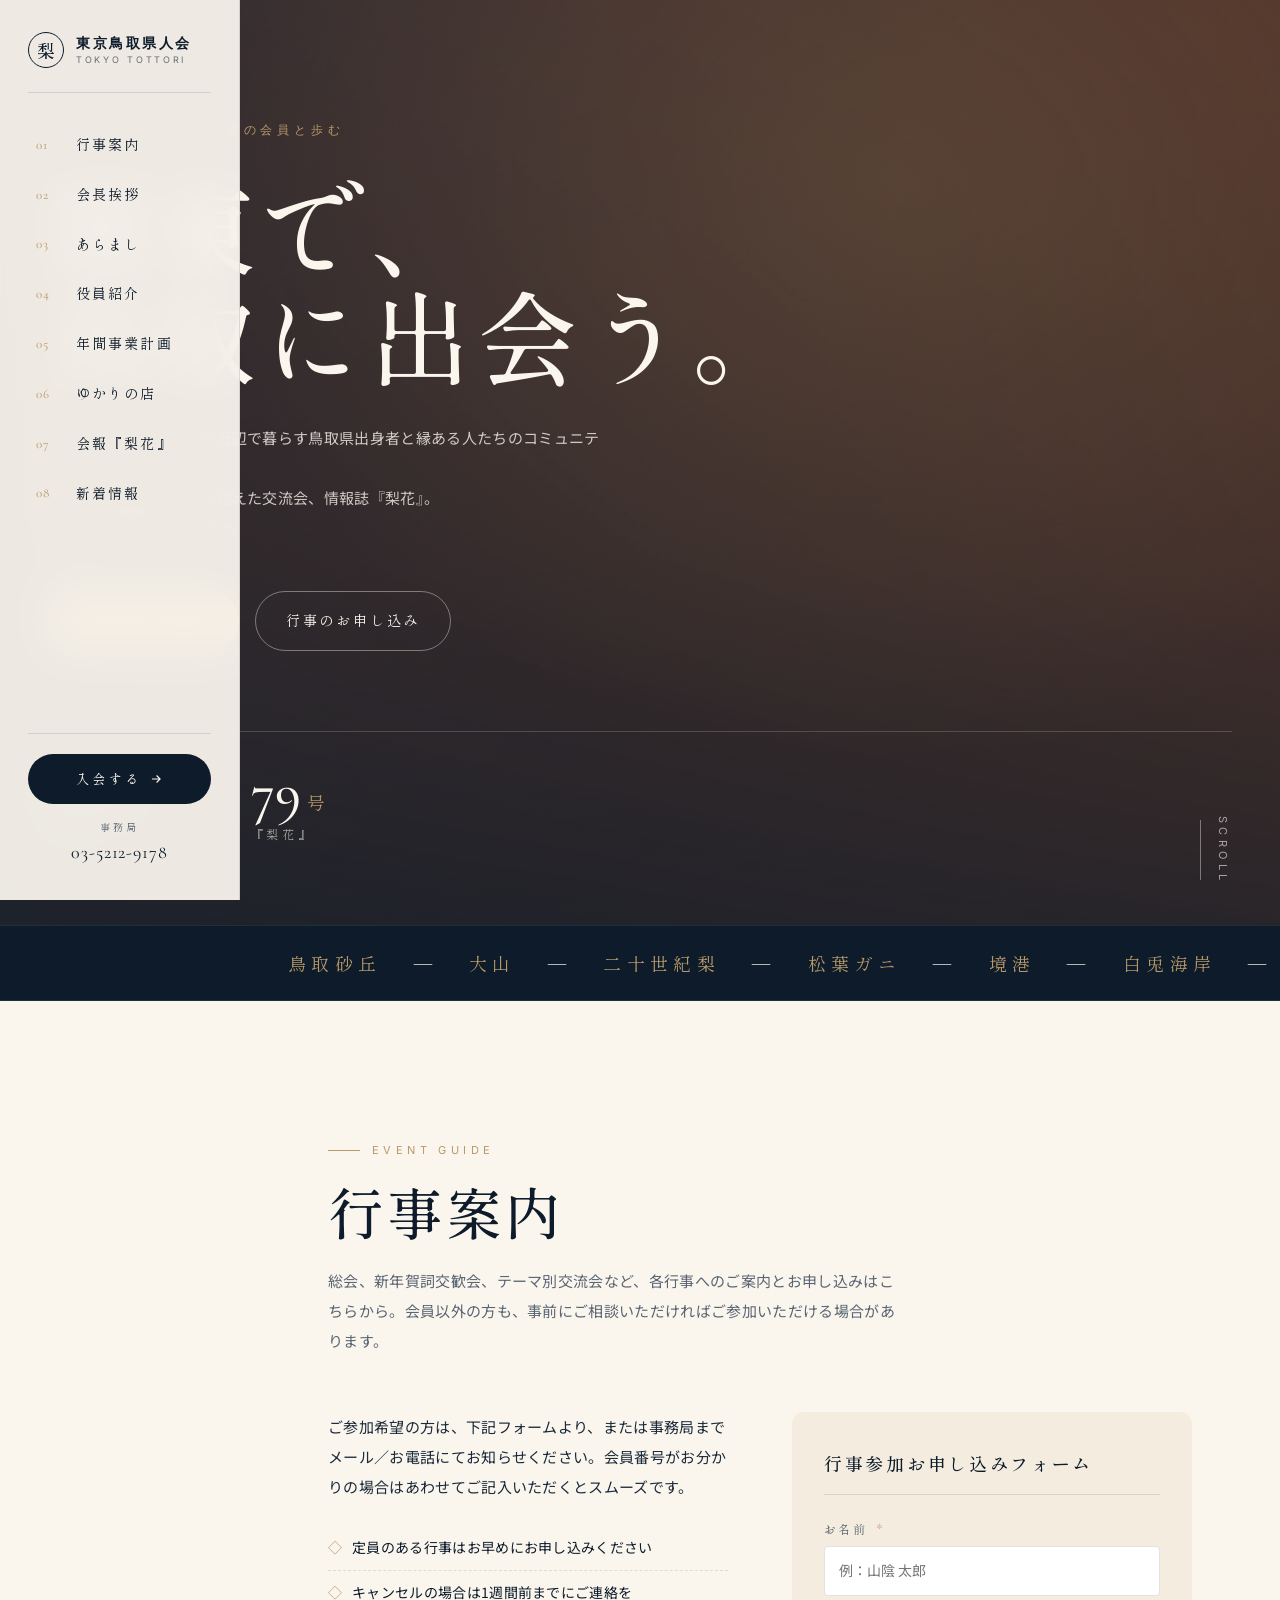
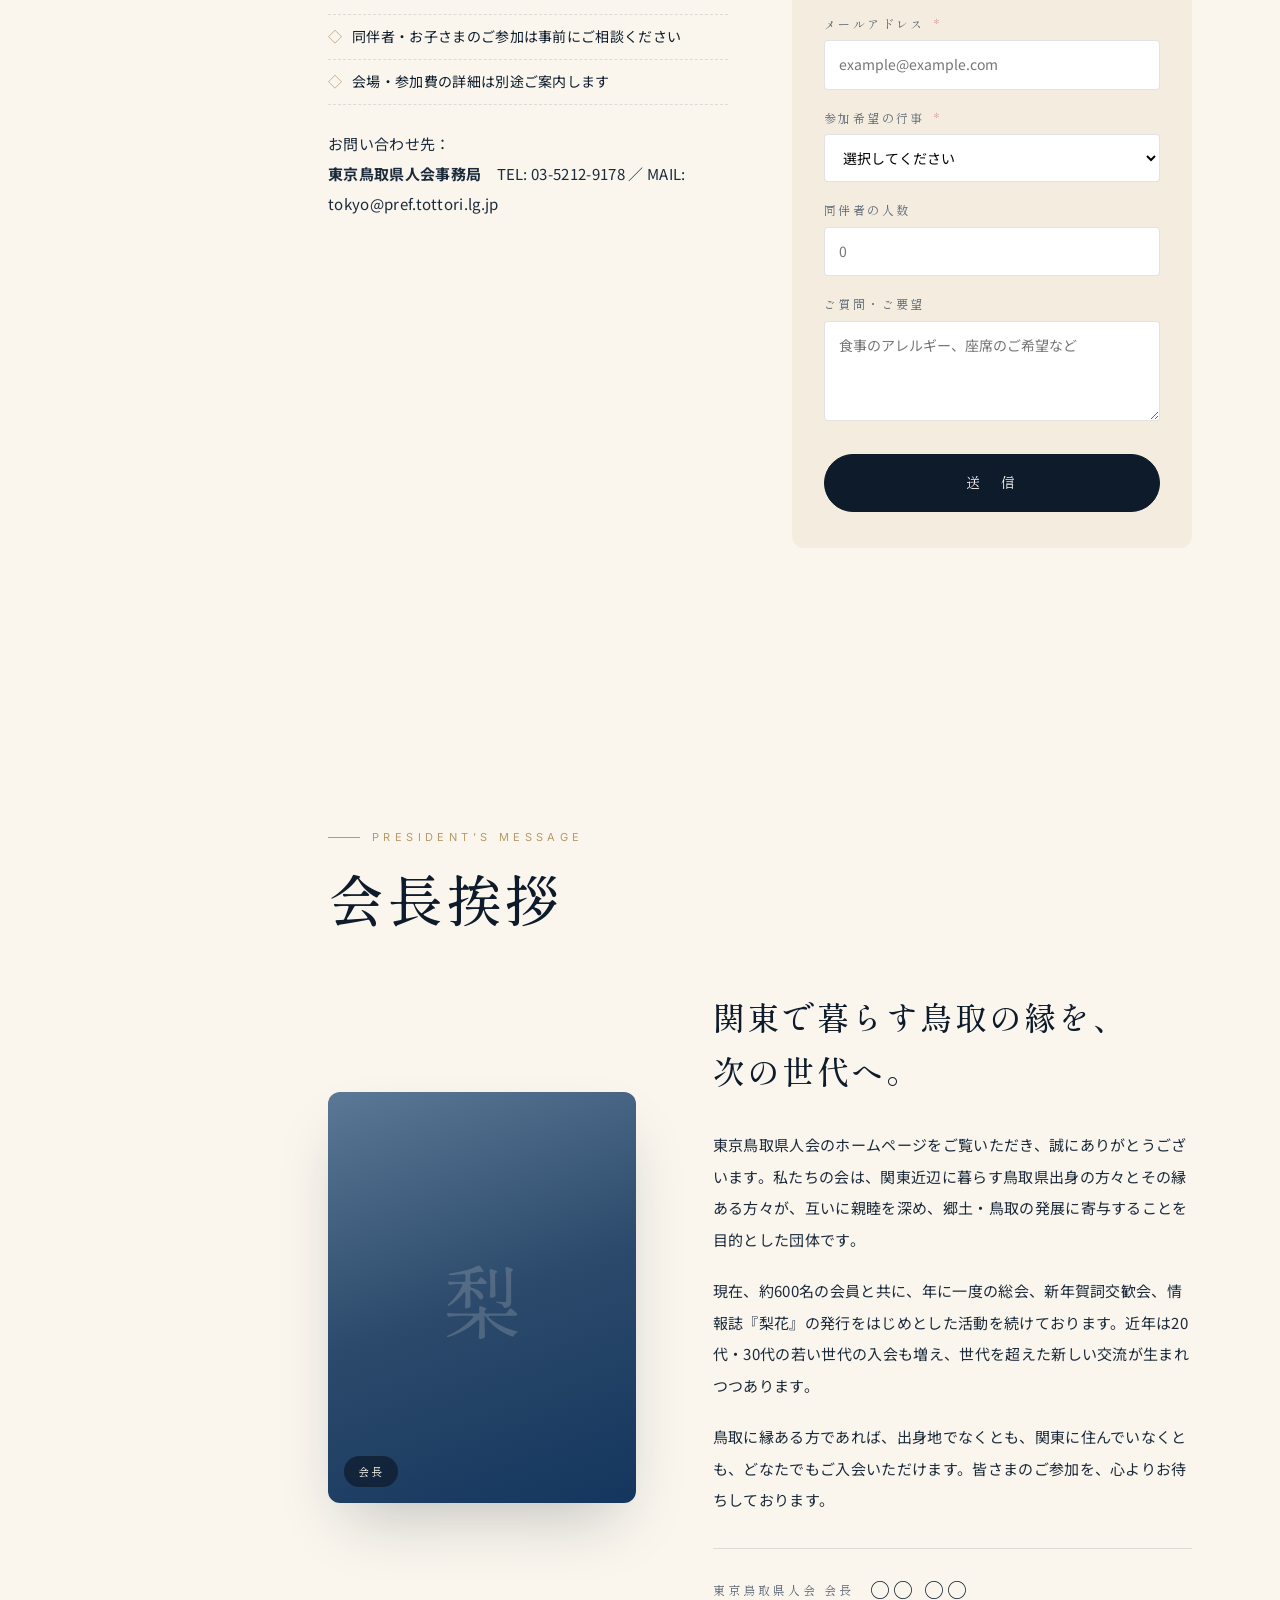
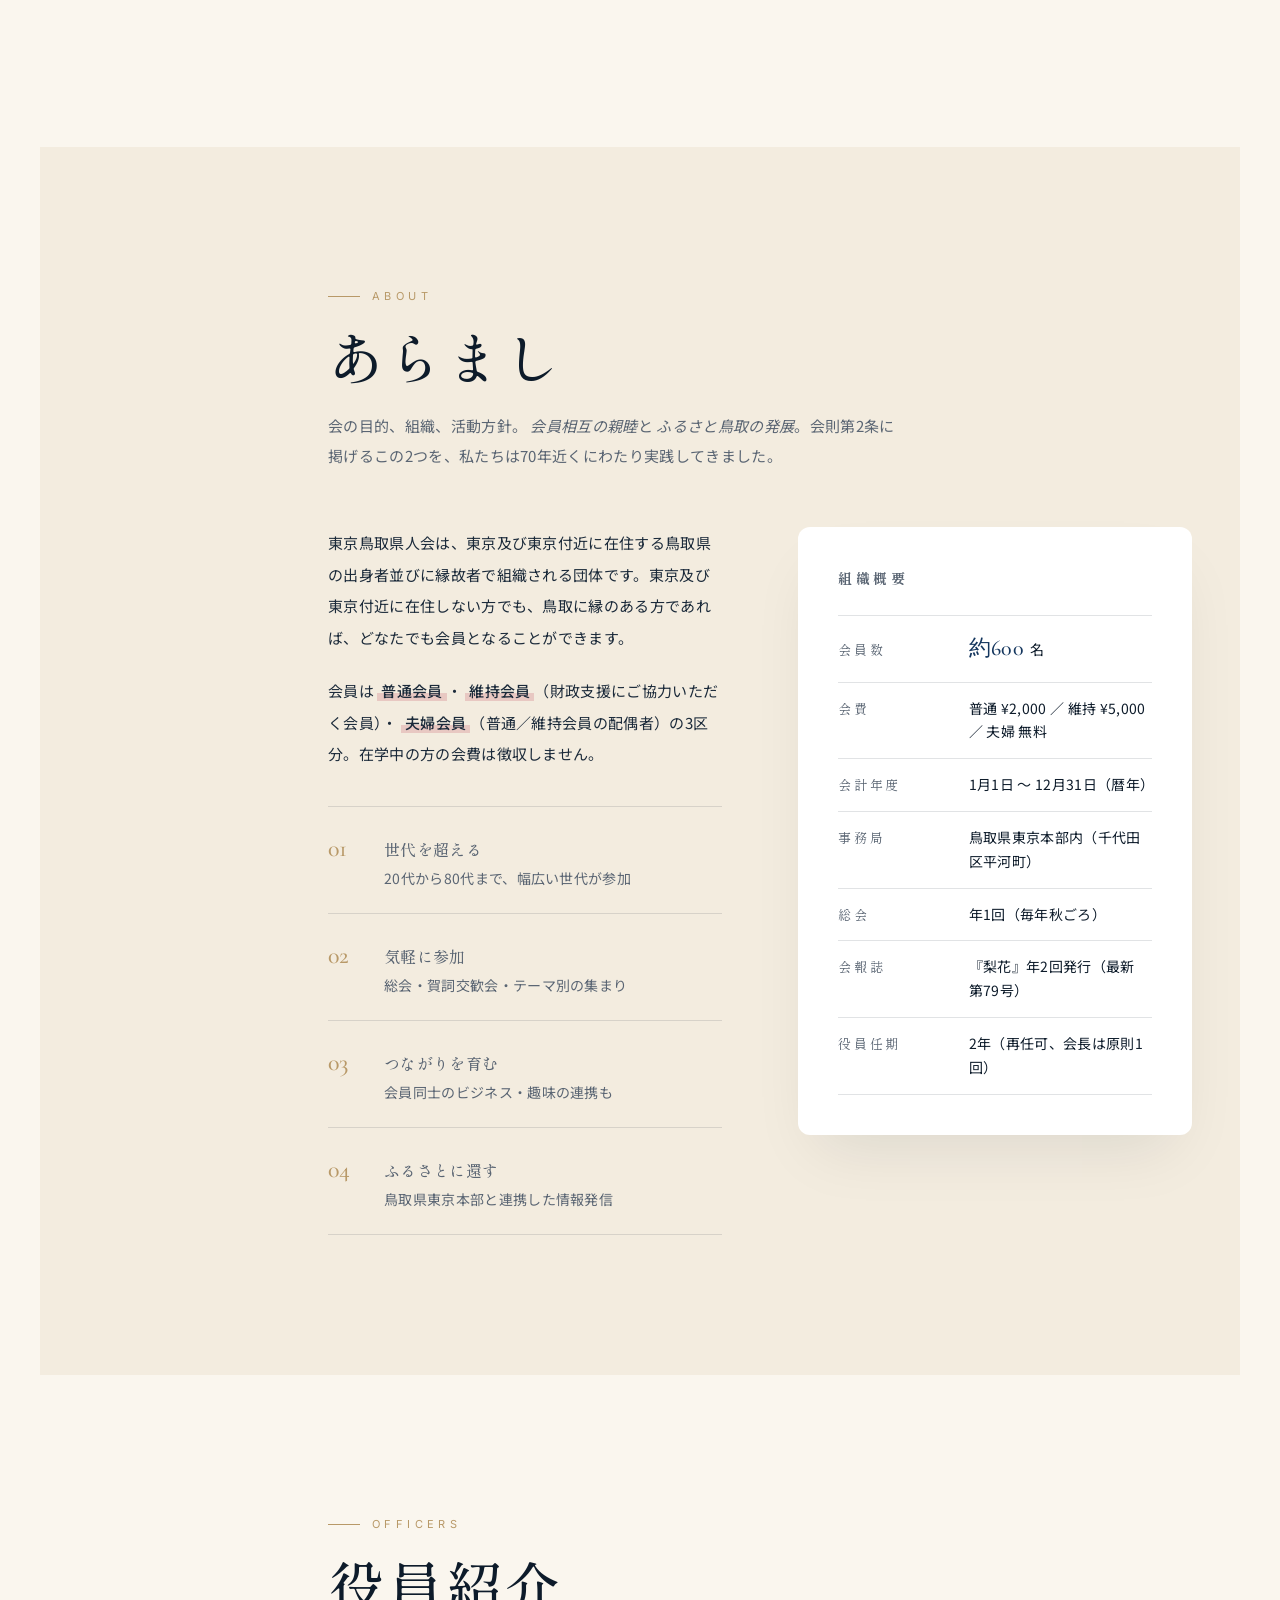
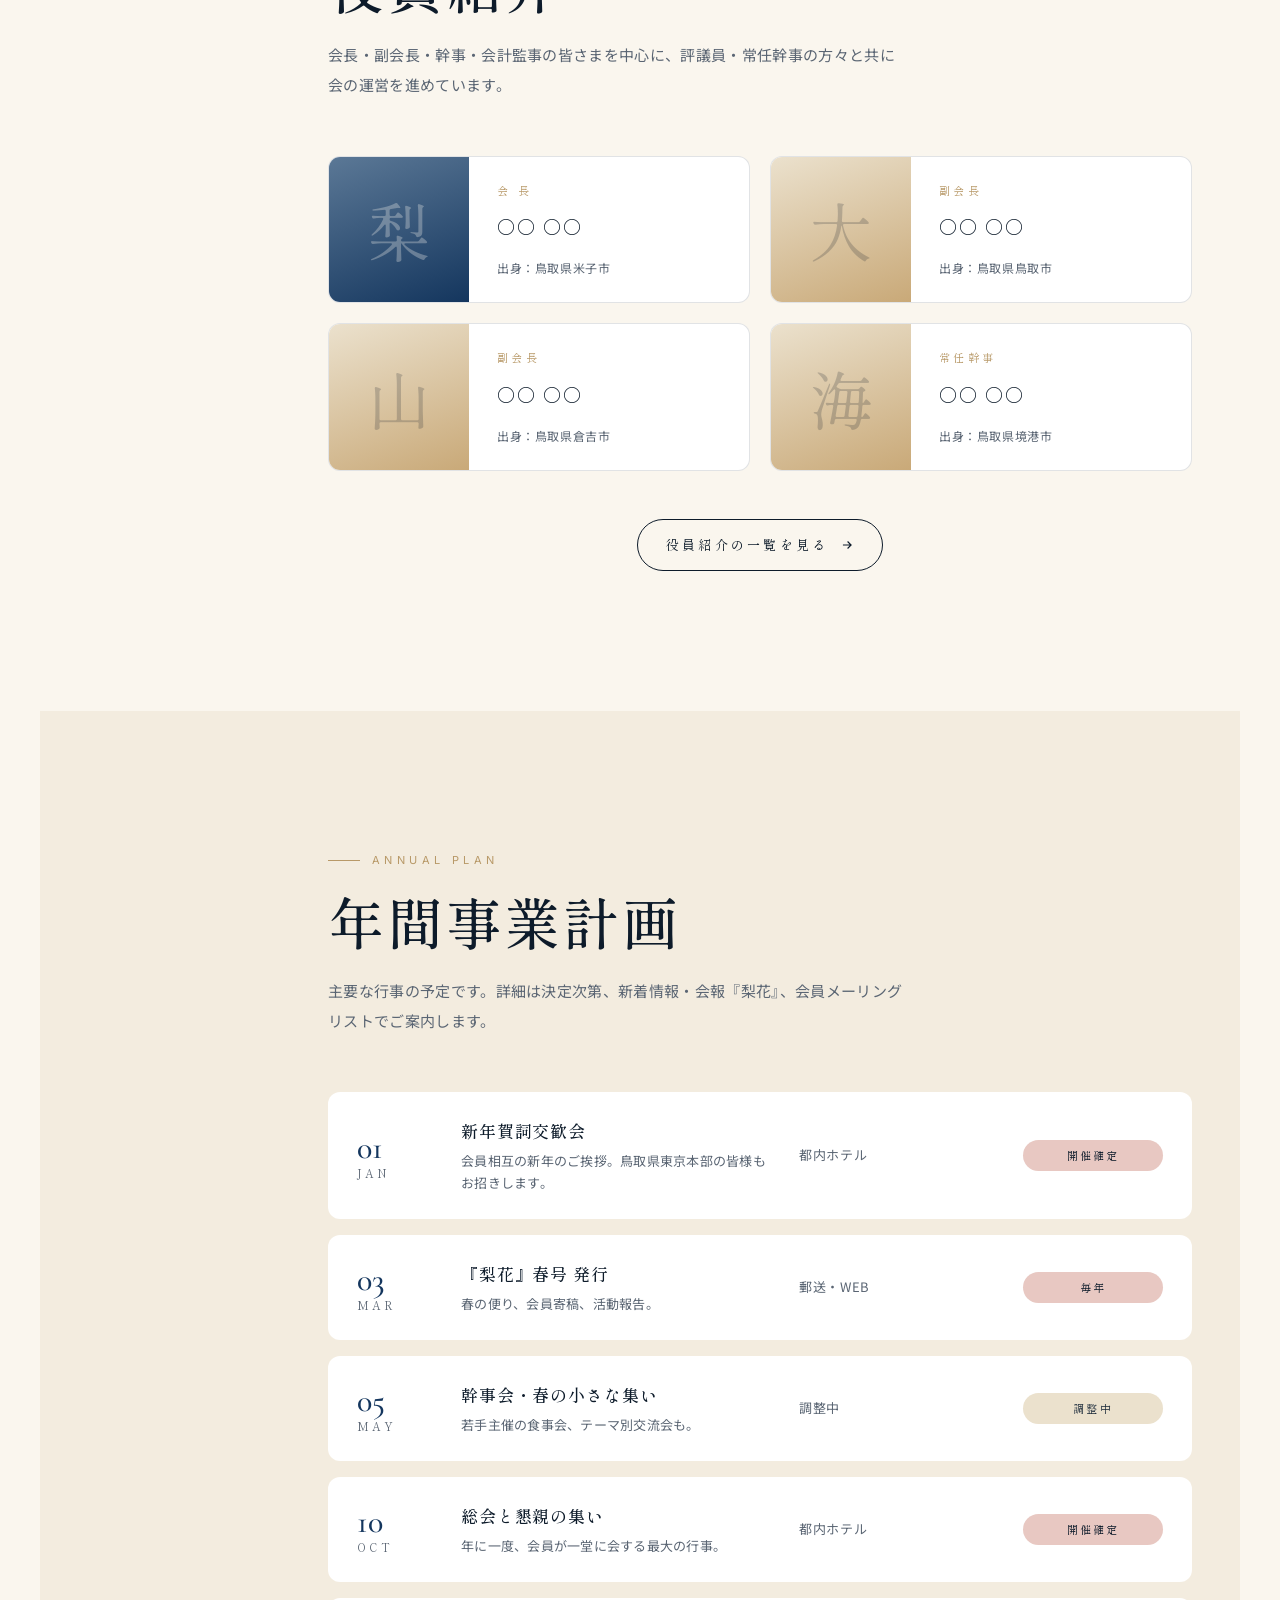
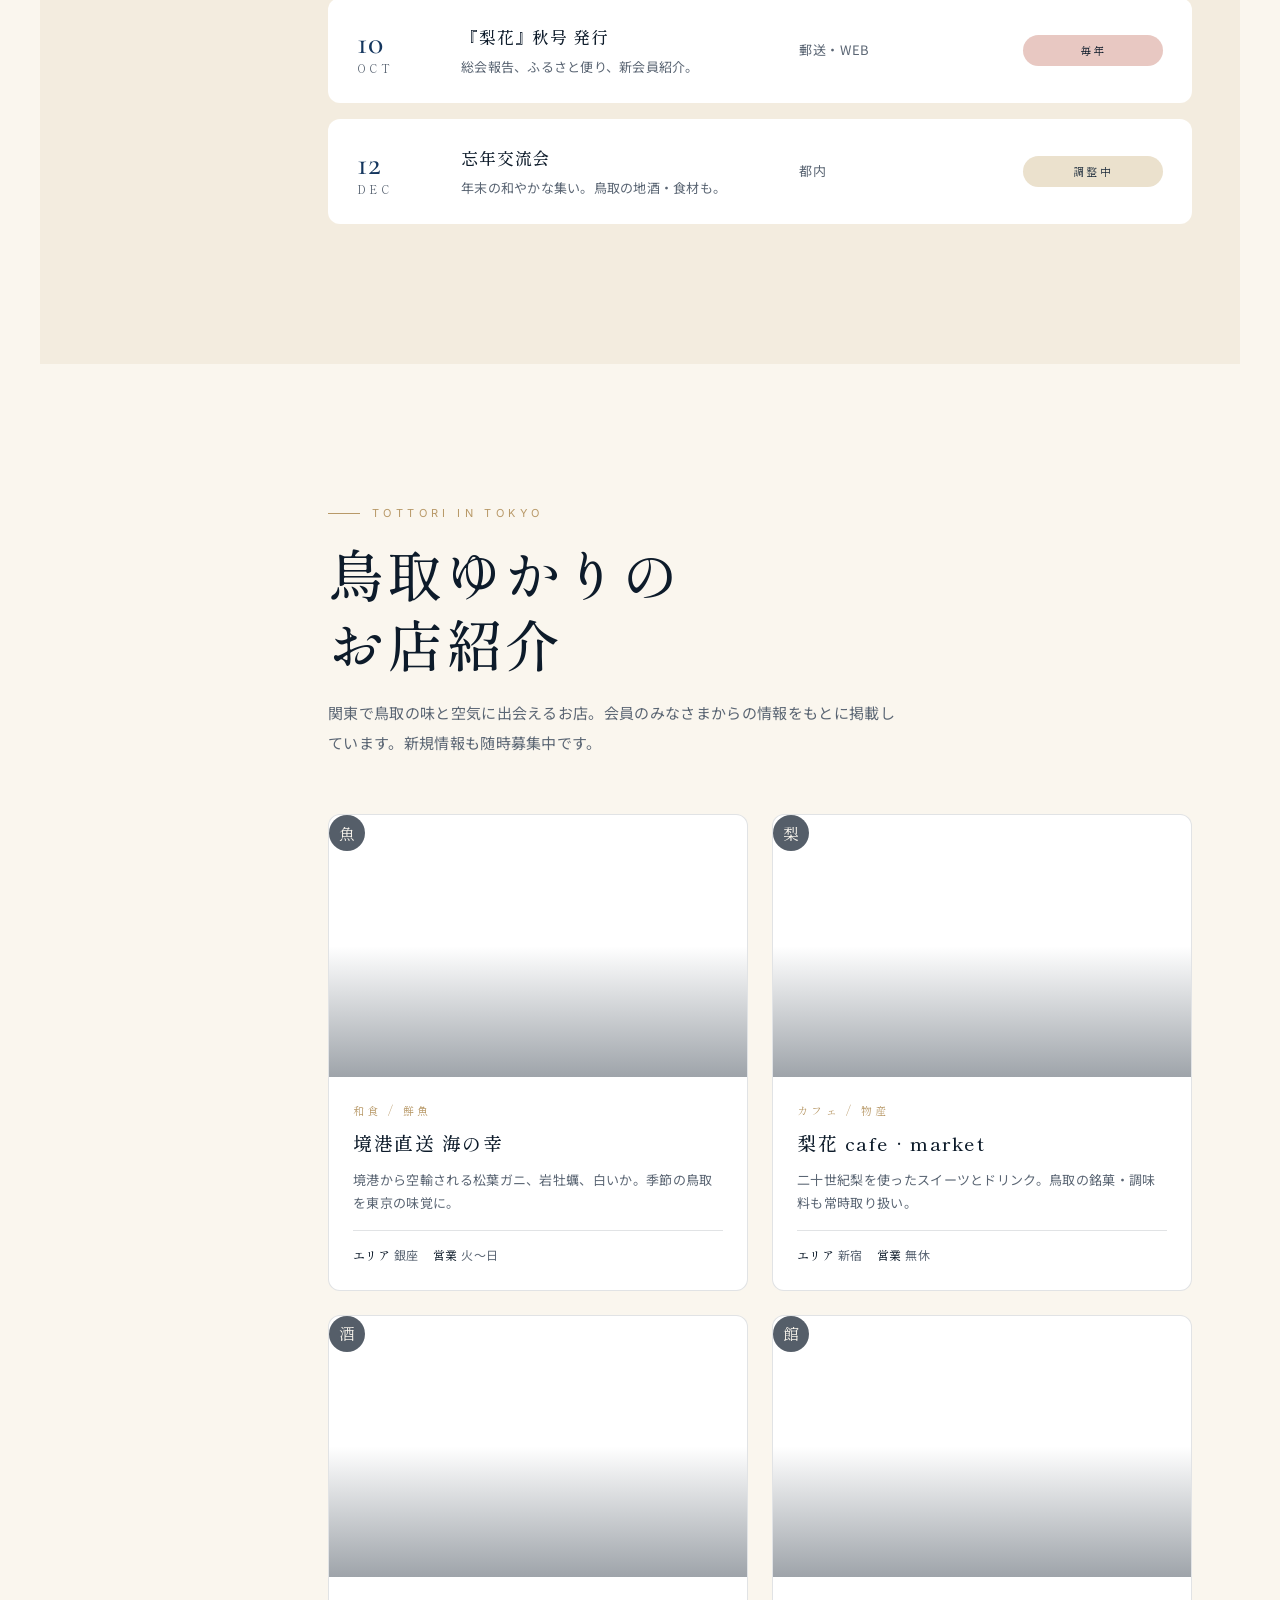
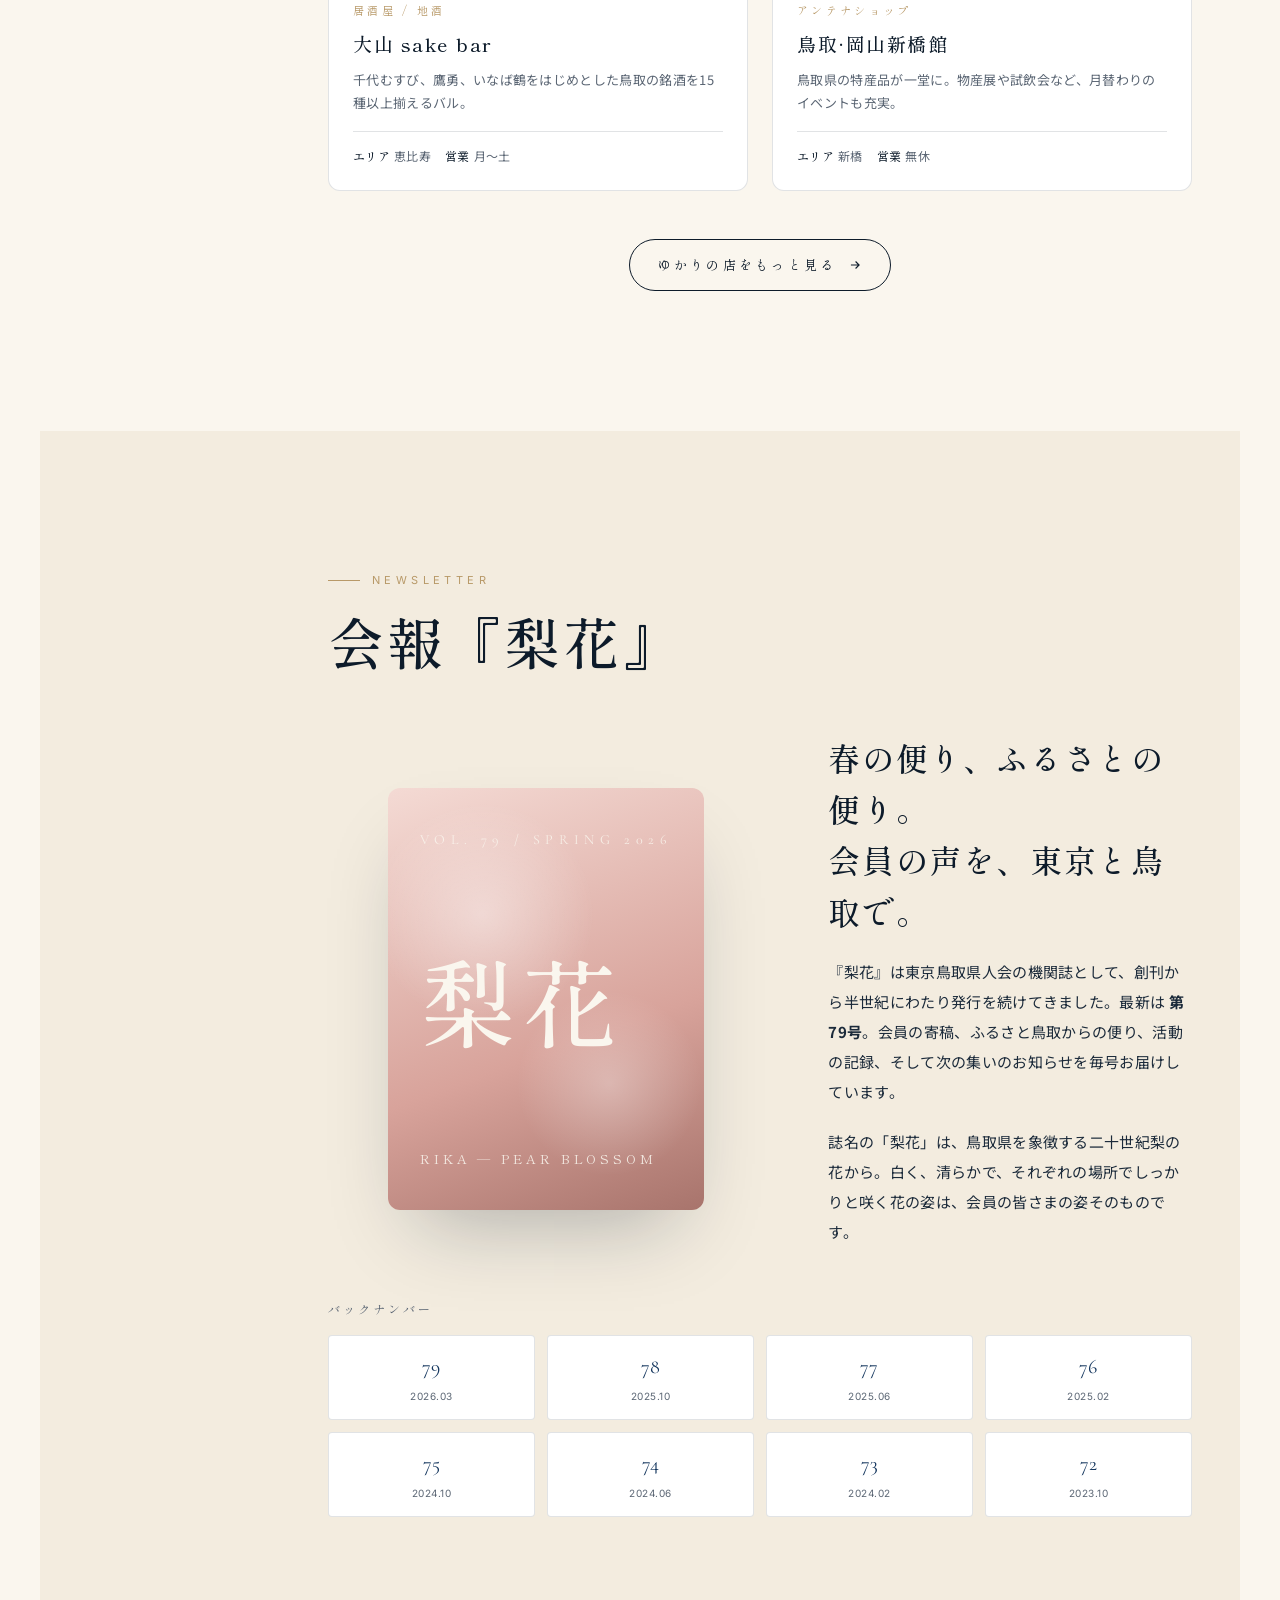
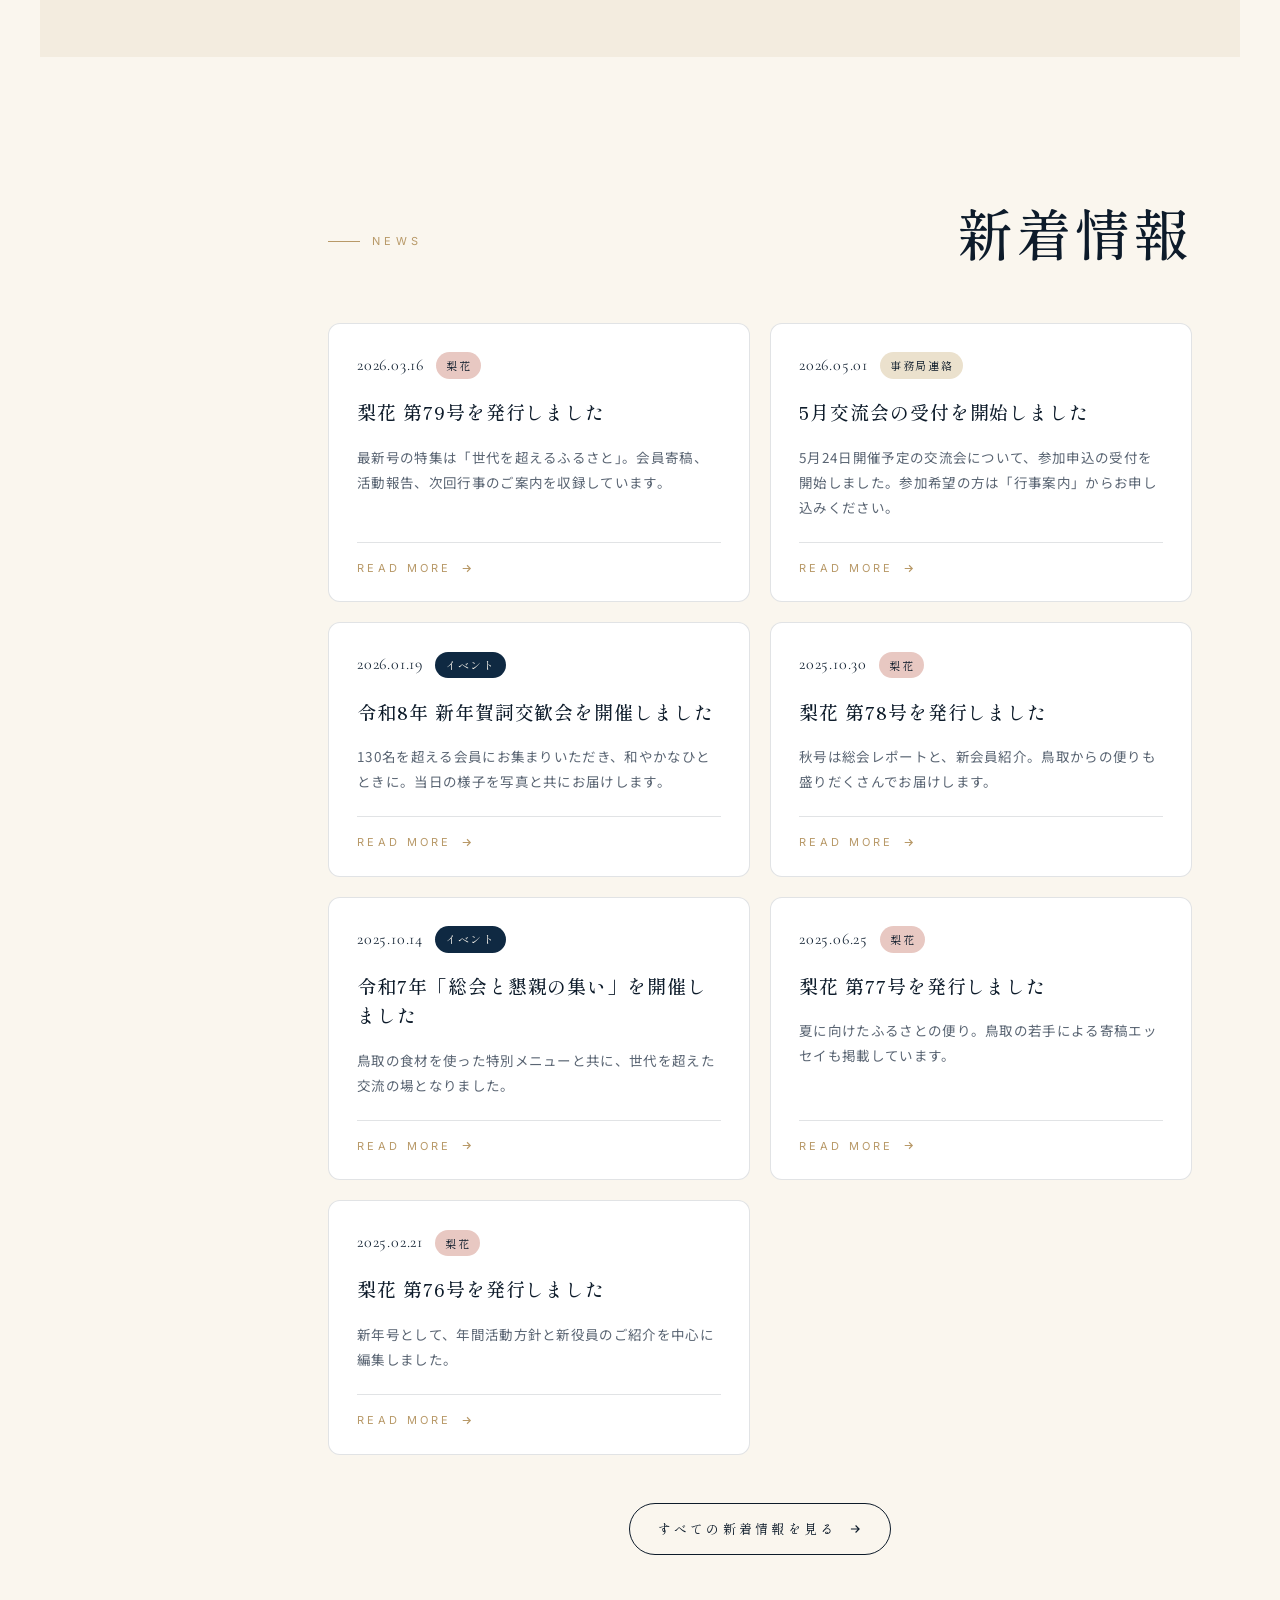
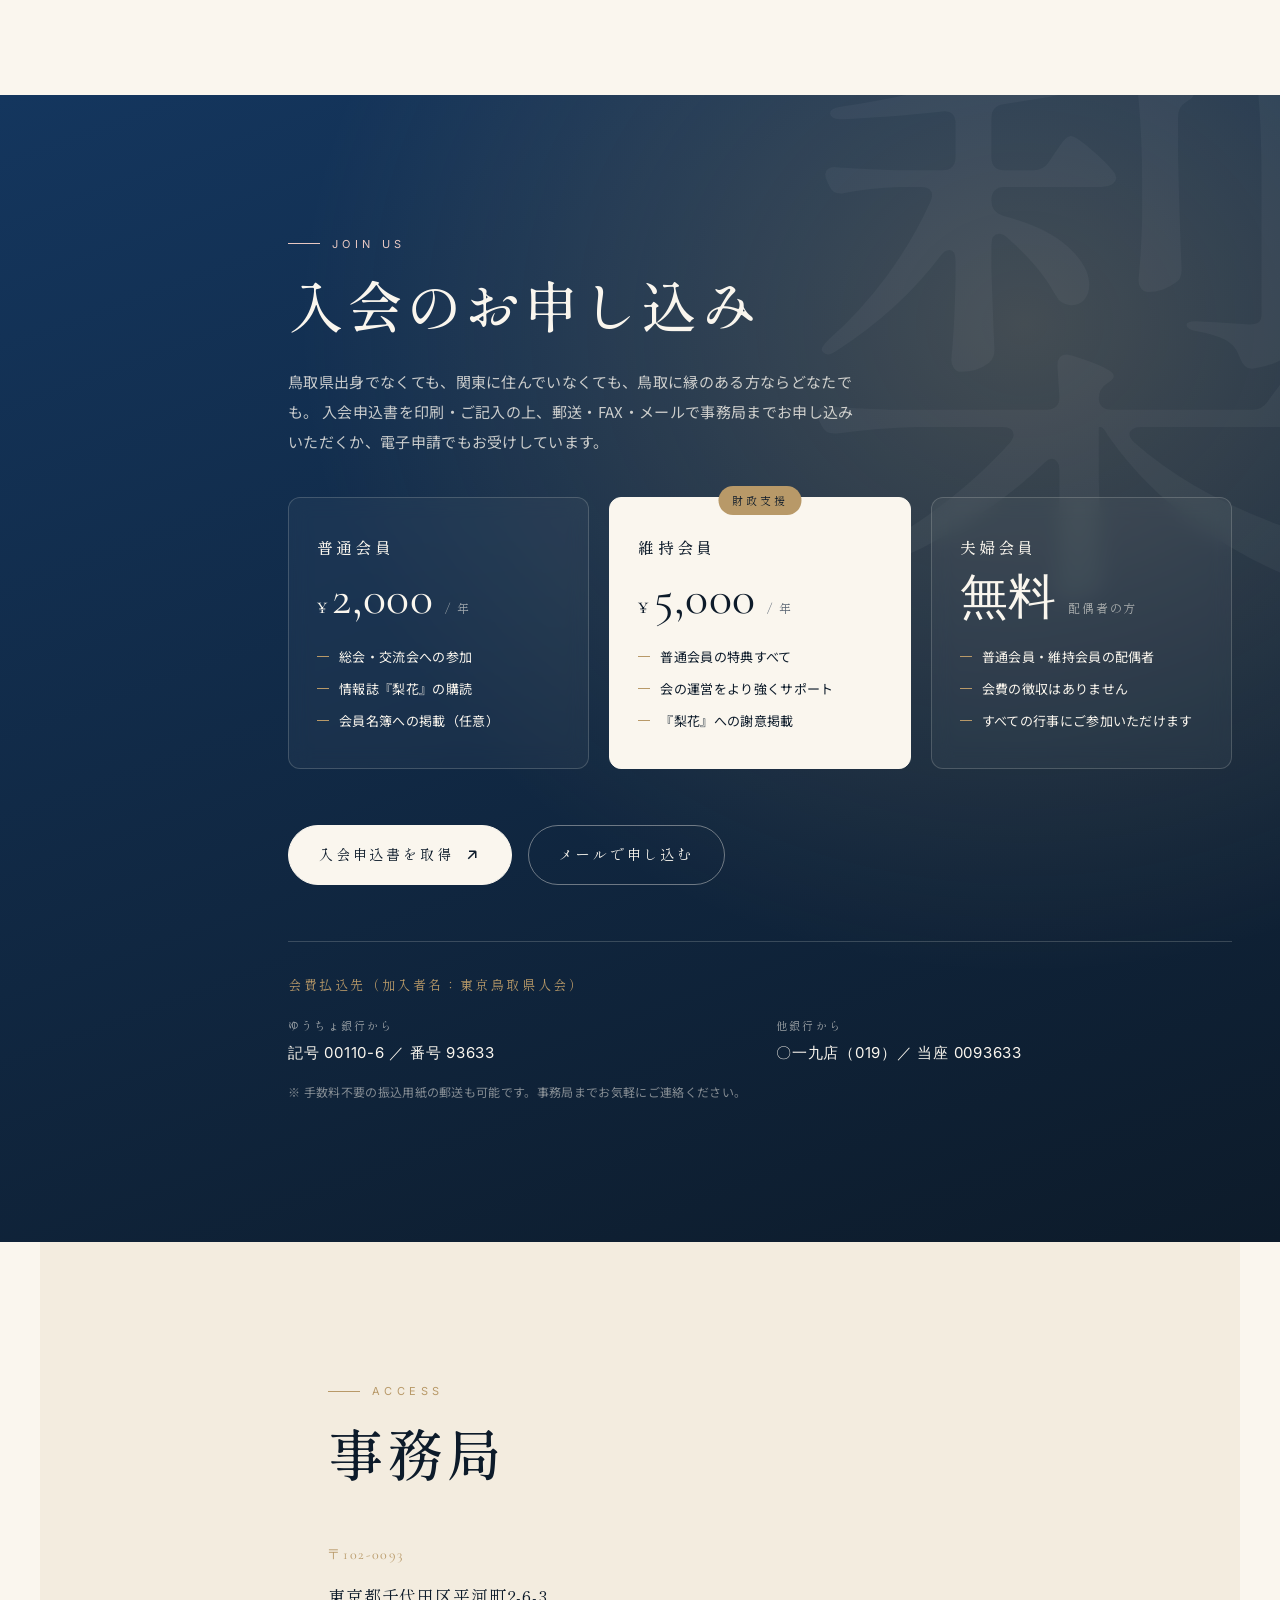
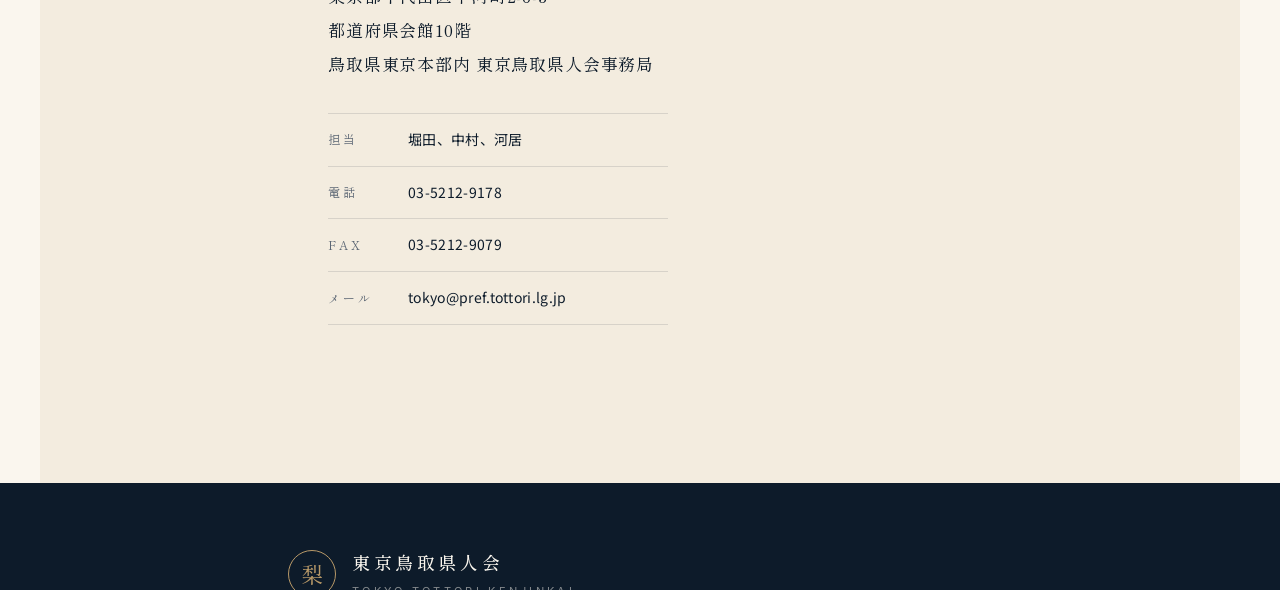
==== commit 3b41c296: "Update pages to noindex before republication. Prevent search indexing by adding robots noindex,nofol" ====
--- a/index.html
+++ b/index.html
@@ -5,6 +5,7 @@
 <meta name="viewport" content="width=device-width, initial-scale=1.0" />
 <title>東京鳥取県人会 | TOKYO TOTTORI KENJINKAI</title>
 <meta name="description" content="東京鳥取県人会は、関東近辺在住の鳥取県出身者などから組織される団体。約600名の会員と、年に一度の総会のほか、交流会や情報誌『梨花』の発行などを行っています。" />
+<meta name="robots" content="noindex, nofollow" />
 <meta property="og:title" content="東京鳥取県人会 | TOKYO TOTTORI KENJINKAI" />
 <meta property="og:description" content="関東でつながる、鳥取の輪。" />
 <meta property="og:type" content="website" />
--- a/styles/main.css
+++ b/styles/main.css
@@ -190,7 +190,18 @@
 }
 
 /* Hero */
-.hero { position: relative; min-height: 100vh; display: flex; flex-direction: column; justify-content: center; padding: 120px var(--gutter) 80px; color: var(--c-paper); overflow: hidden; }
+.hero {
+  position: relative;
+  min-height: 100vh;   /* Fallback for older browsers */
+  min-height: 100svh;  /* Stable viewport height (mobile browser UI対策) */
+  min-height: 100dvh;  /* Dynamic viewport height */
+  display: flex;
+  flex-direction: column;
+  justify-content: center;
+  padding: 120px var(--gutter) 80px;
+  color: var(--c-paper);
+  overflow: hidden;
+}
 .hero-bg { position: absolute; inset: 0; z-index: 0; background: #0d1b2a; }
 .hero-slide {
   position: absolute; inset: 0;
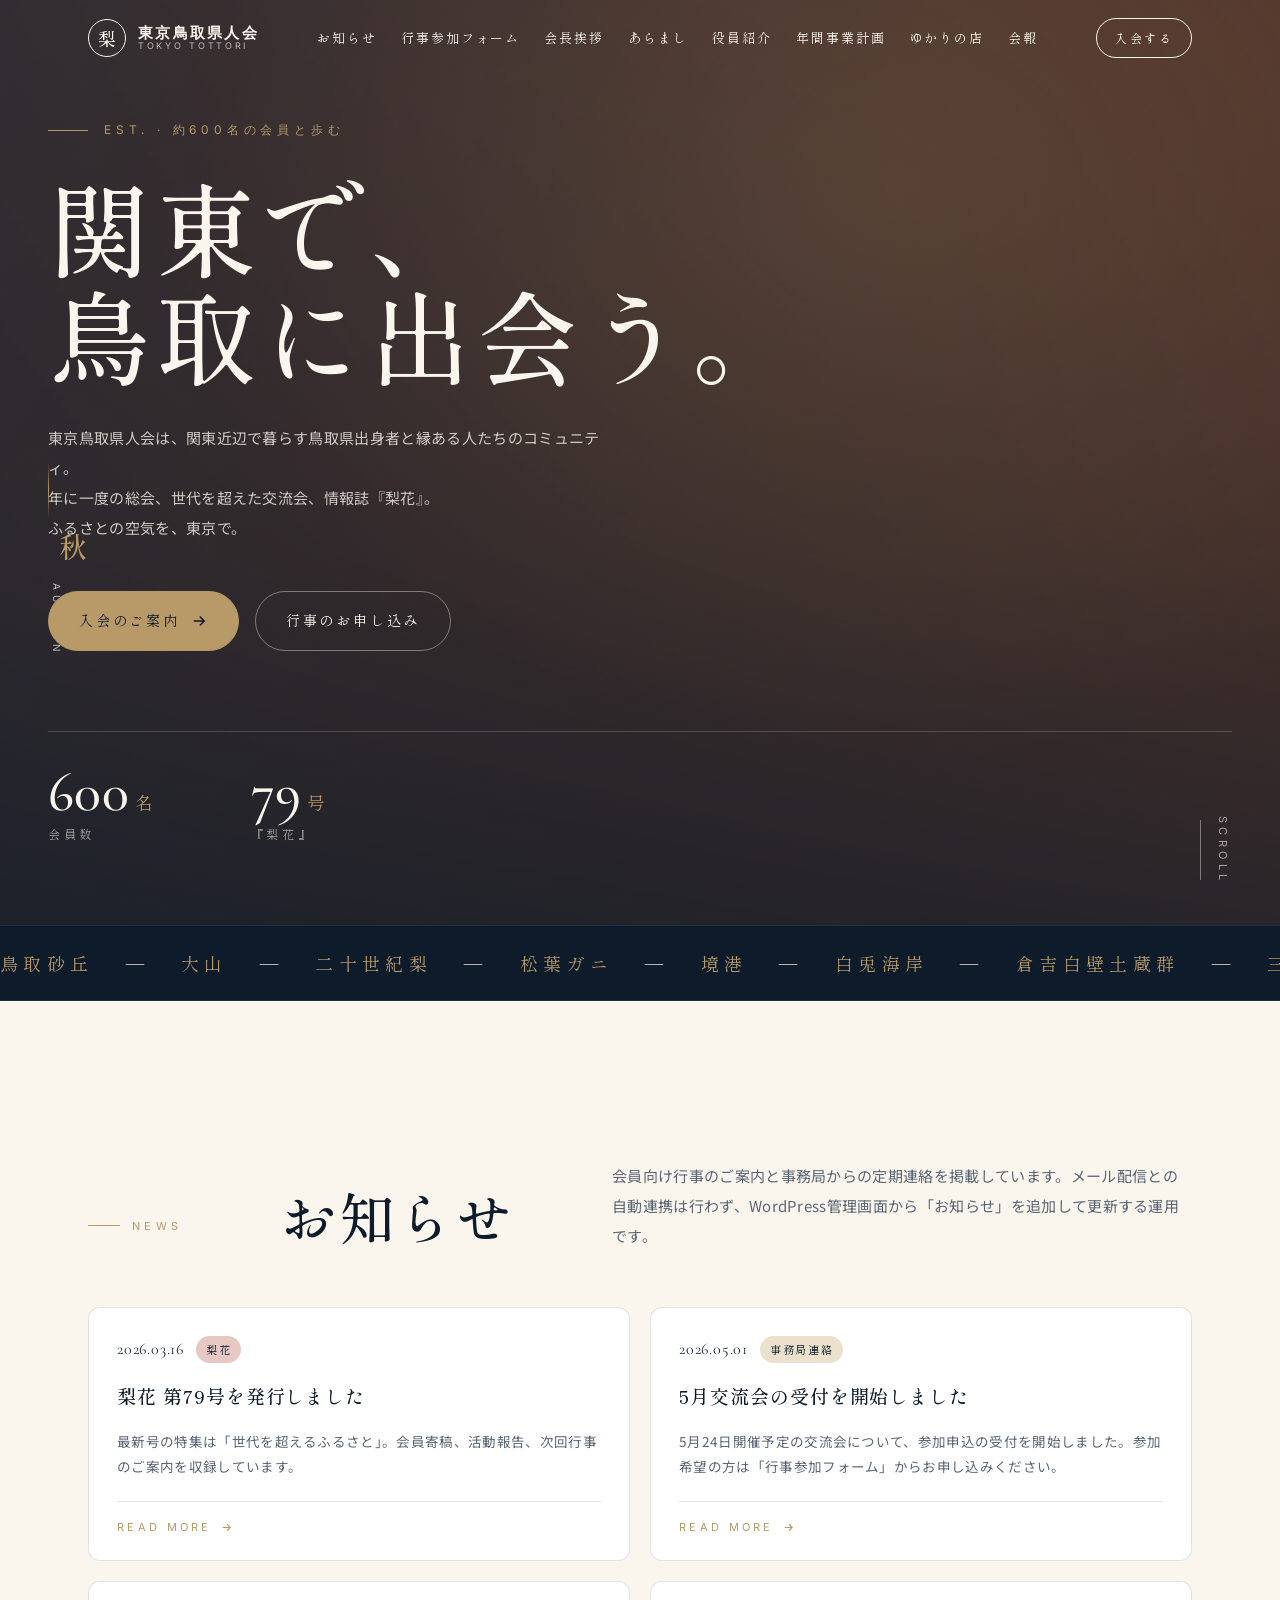
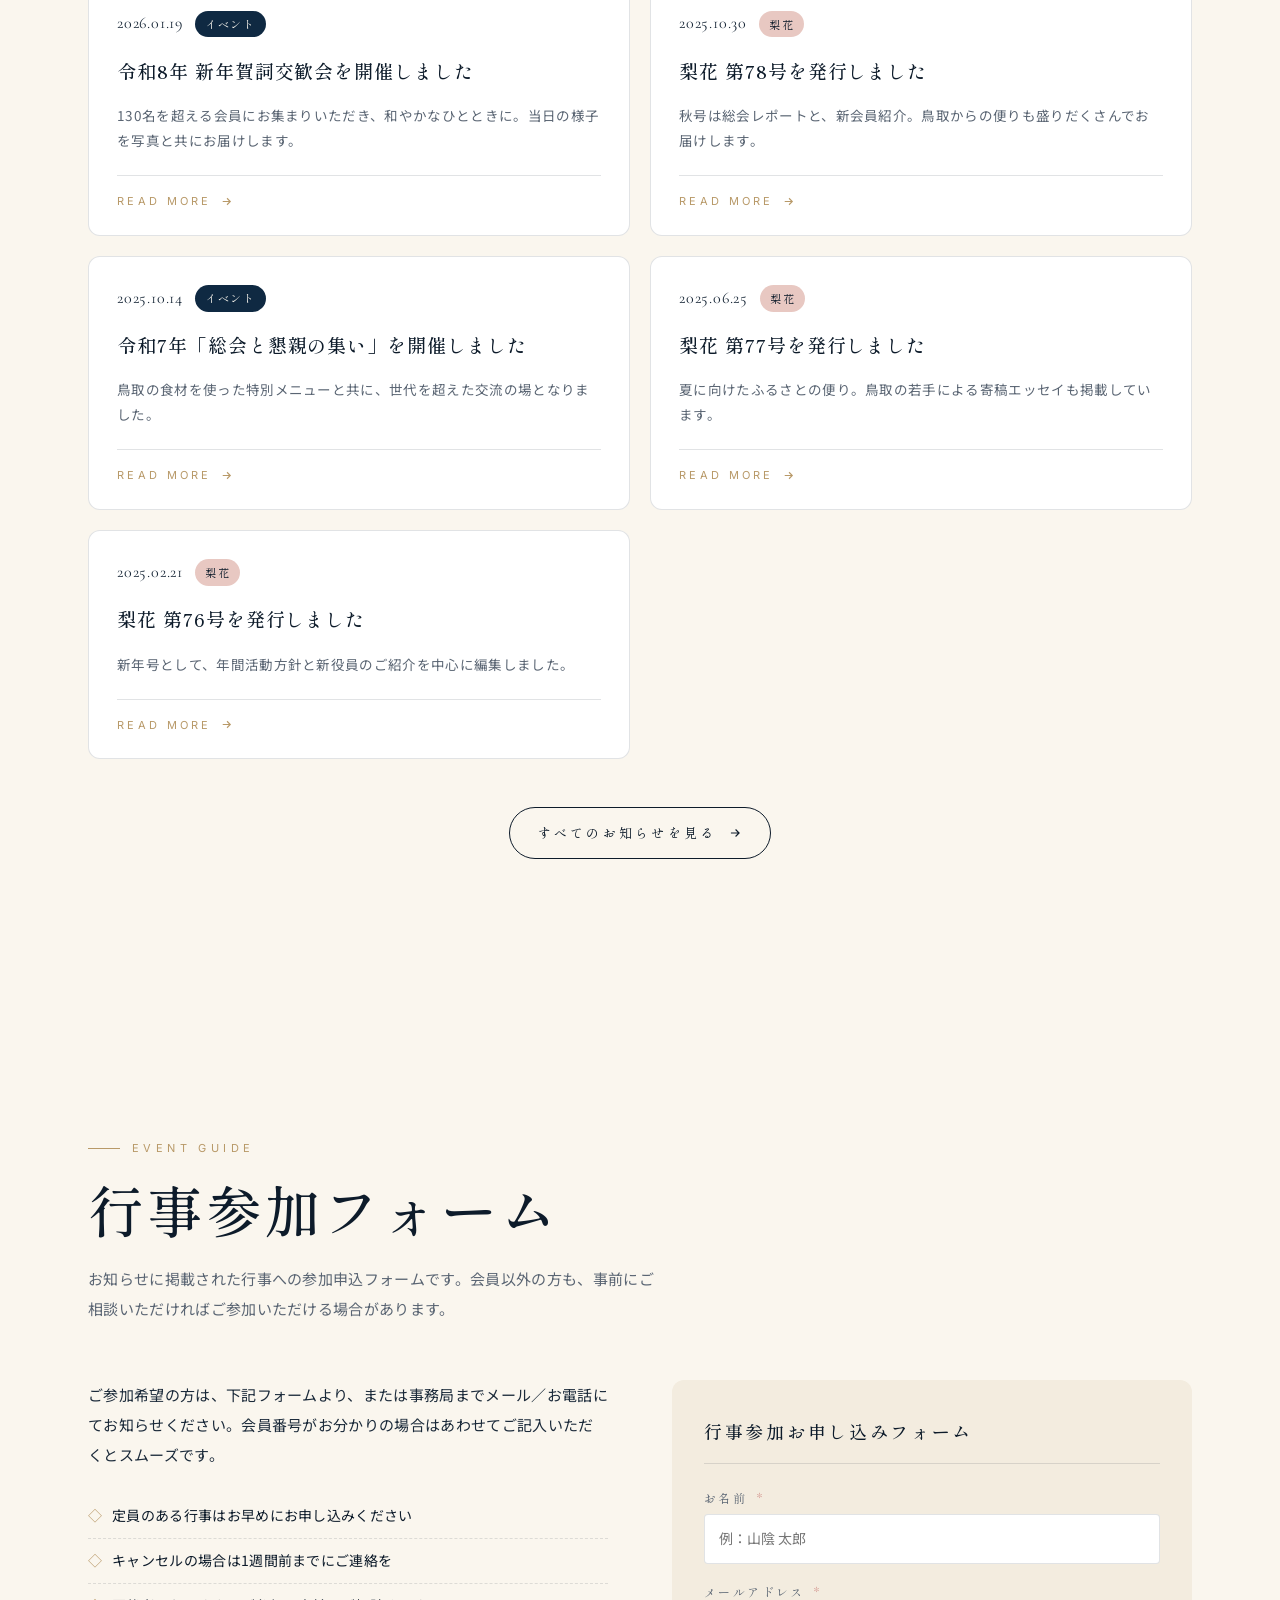
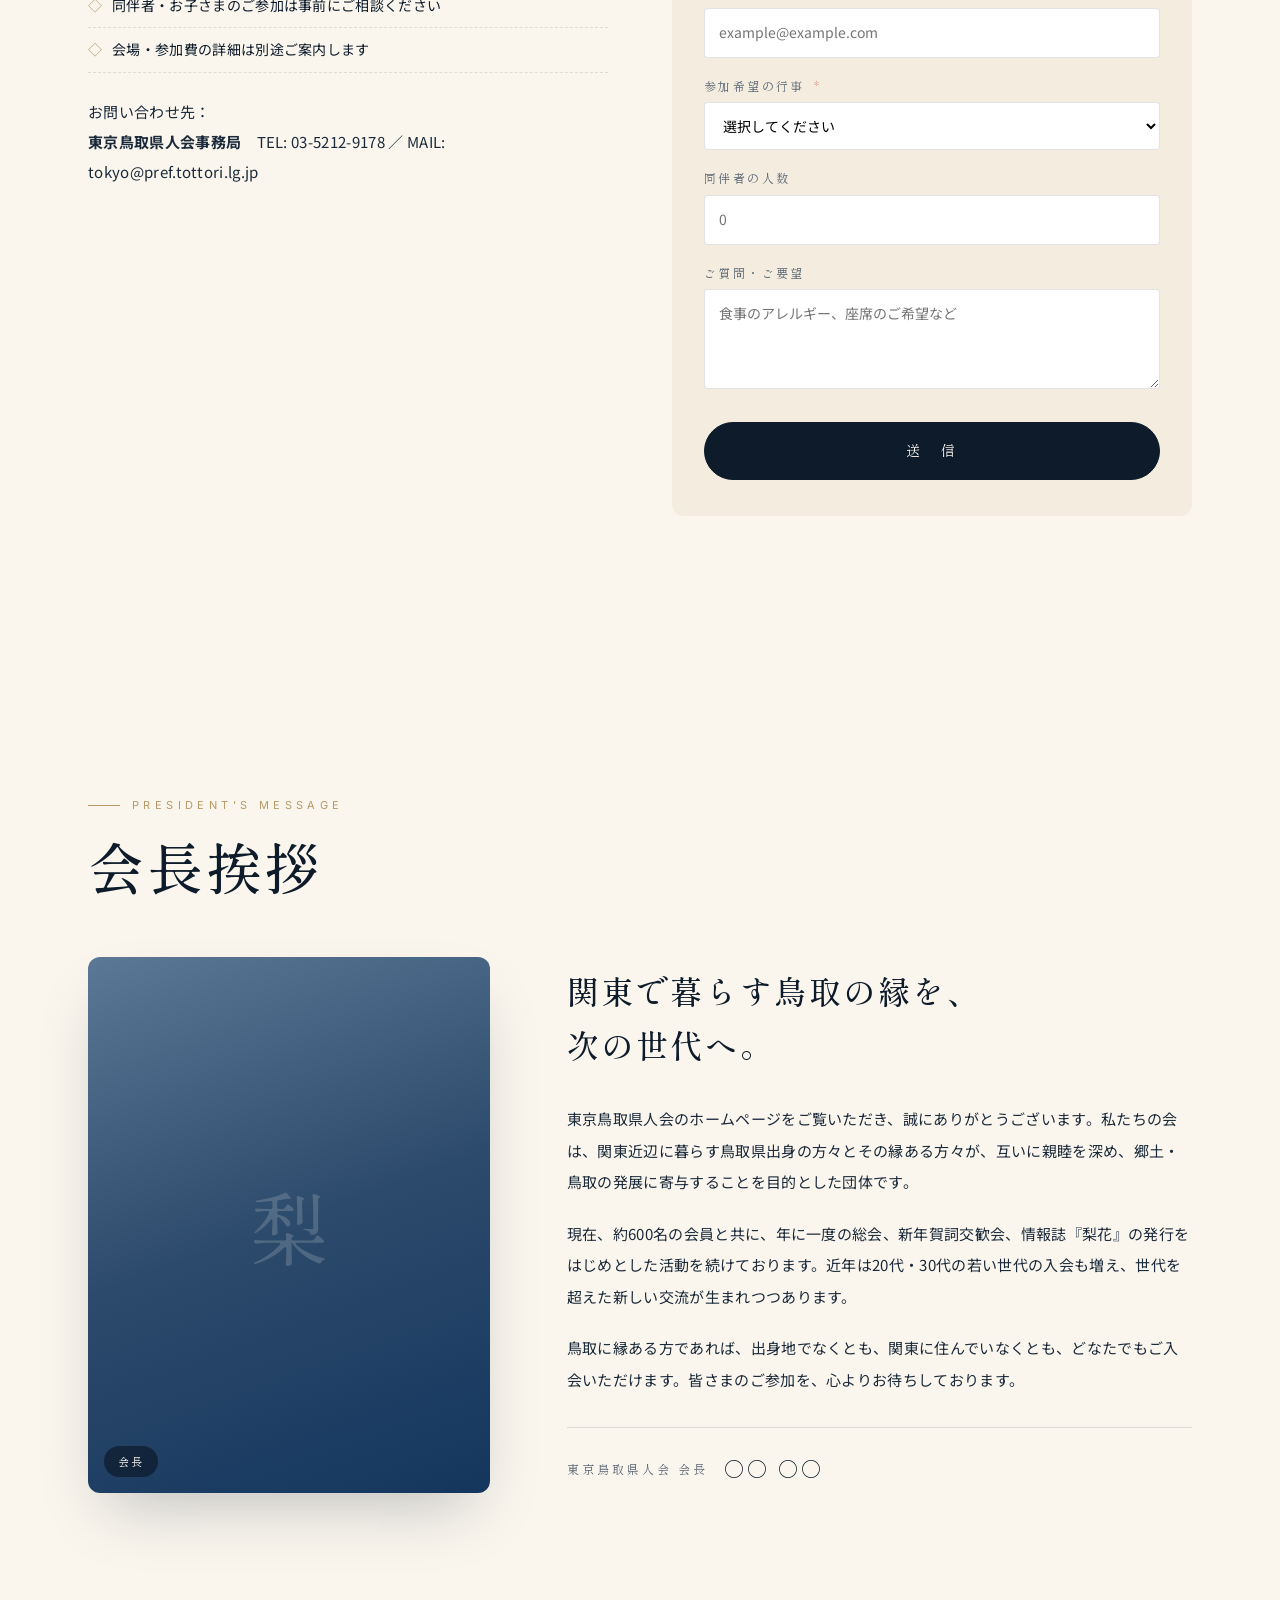
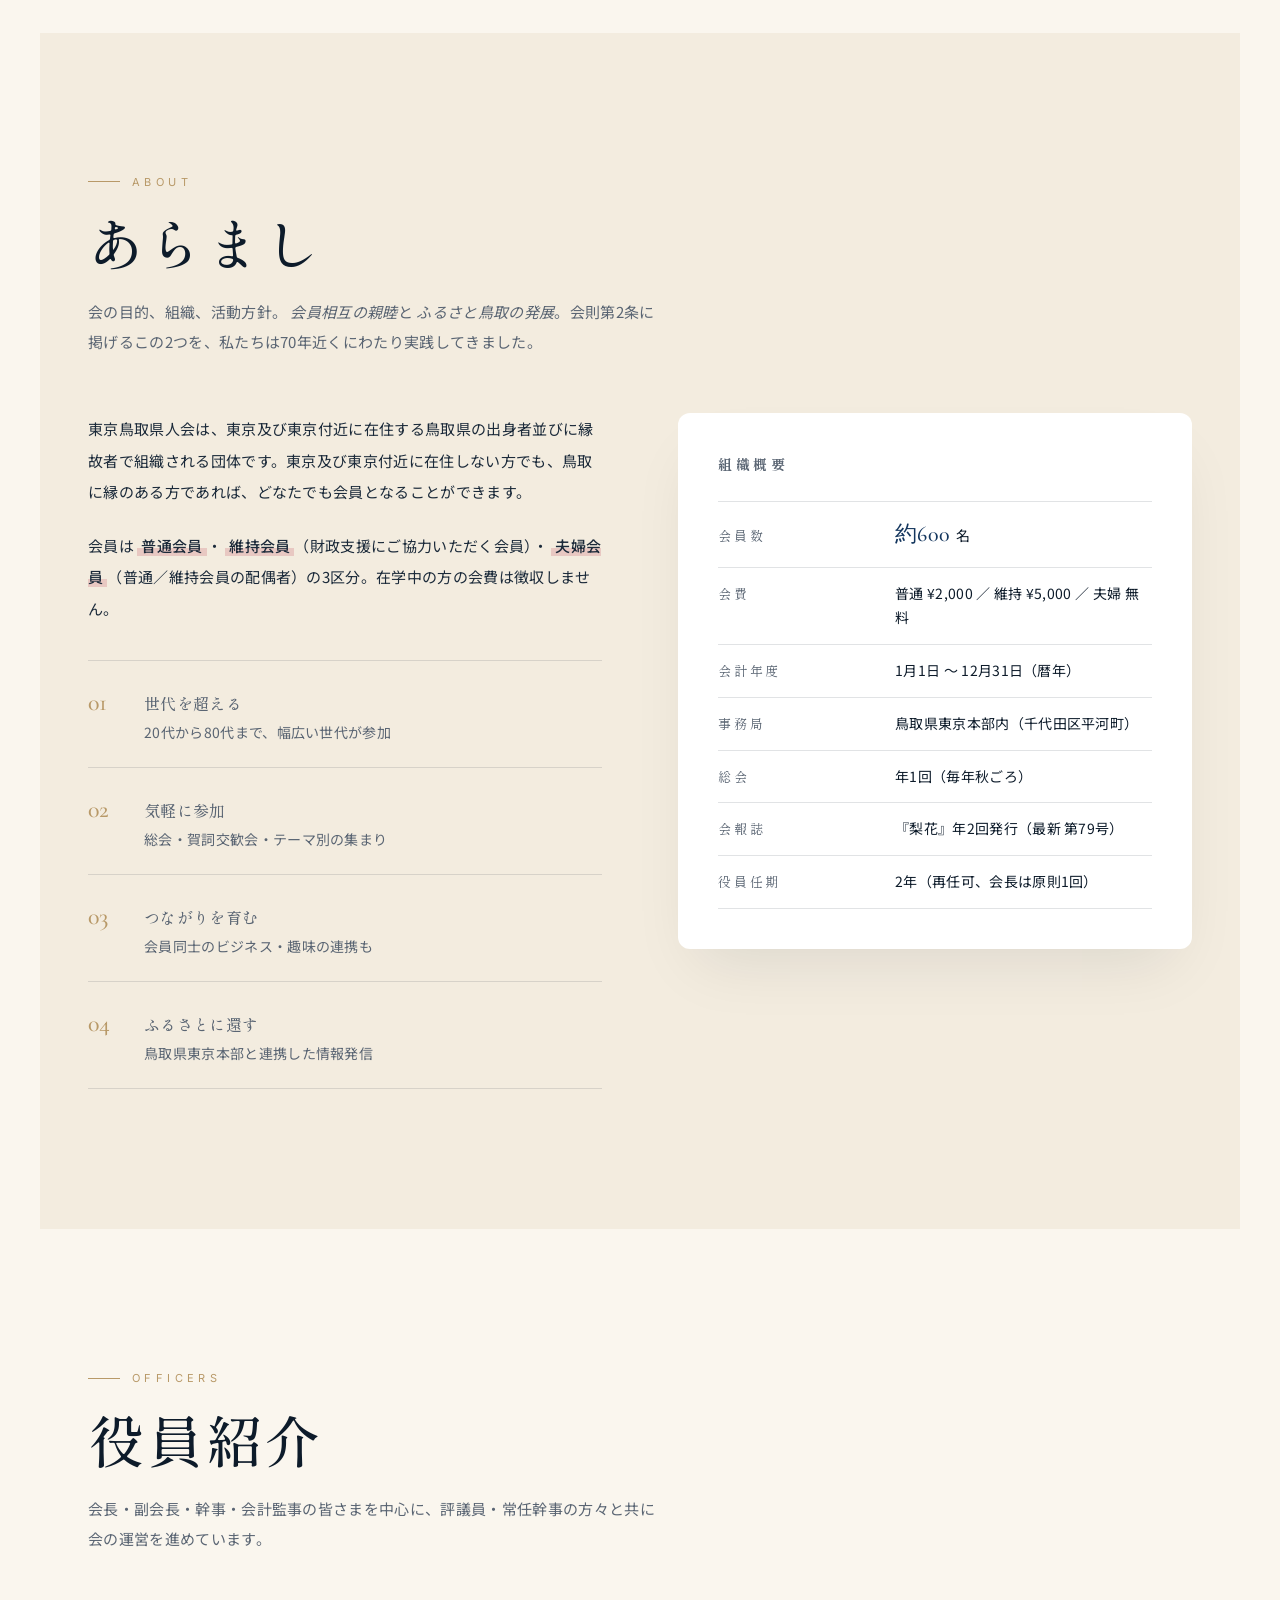
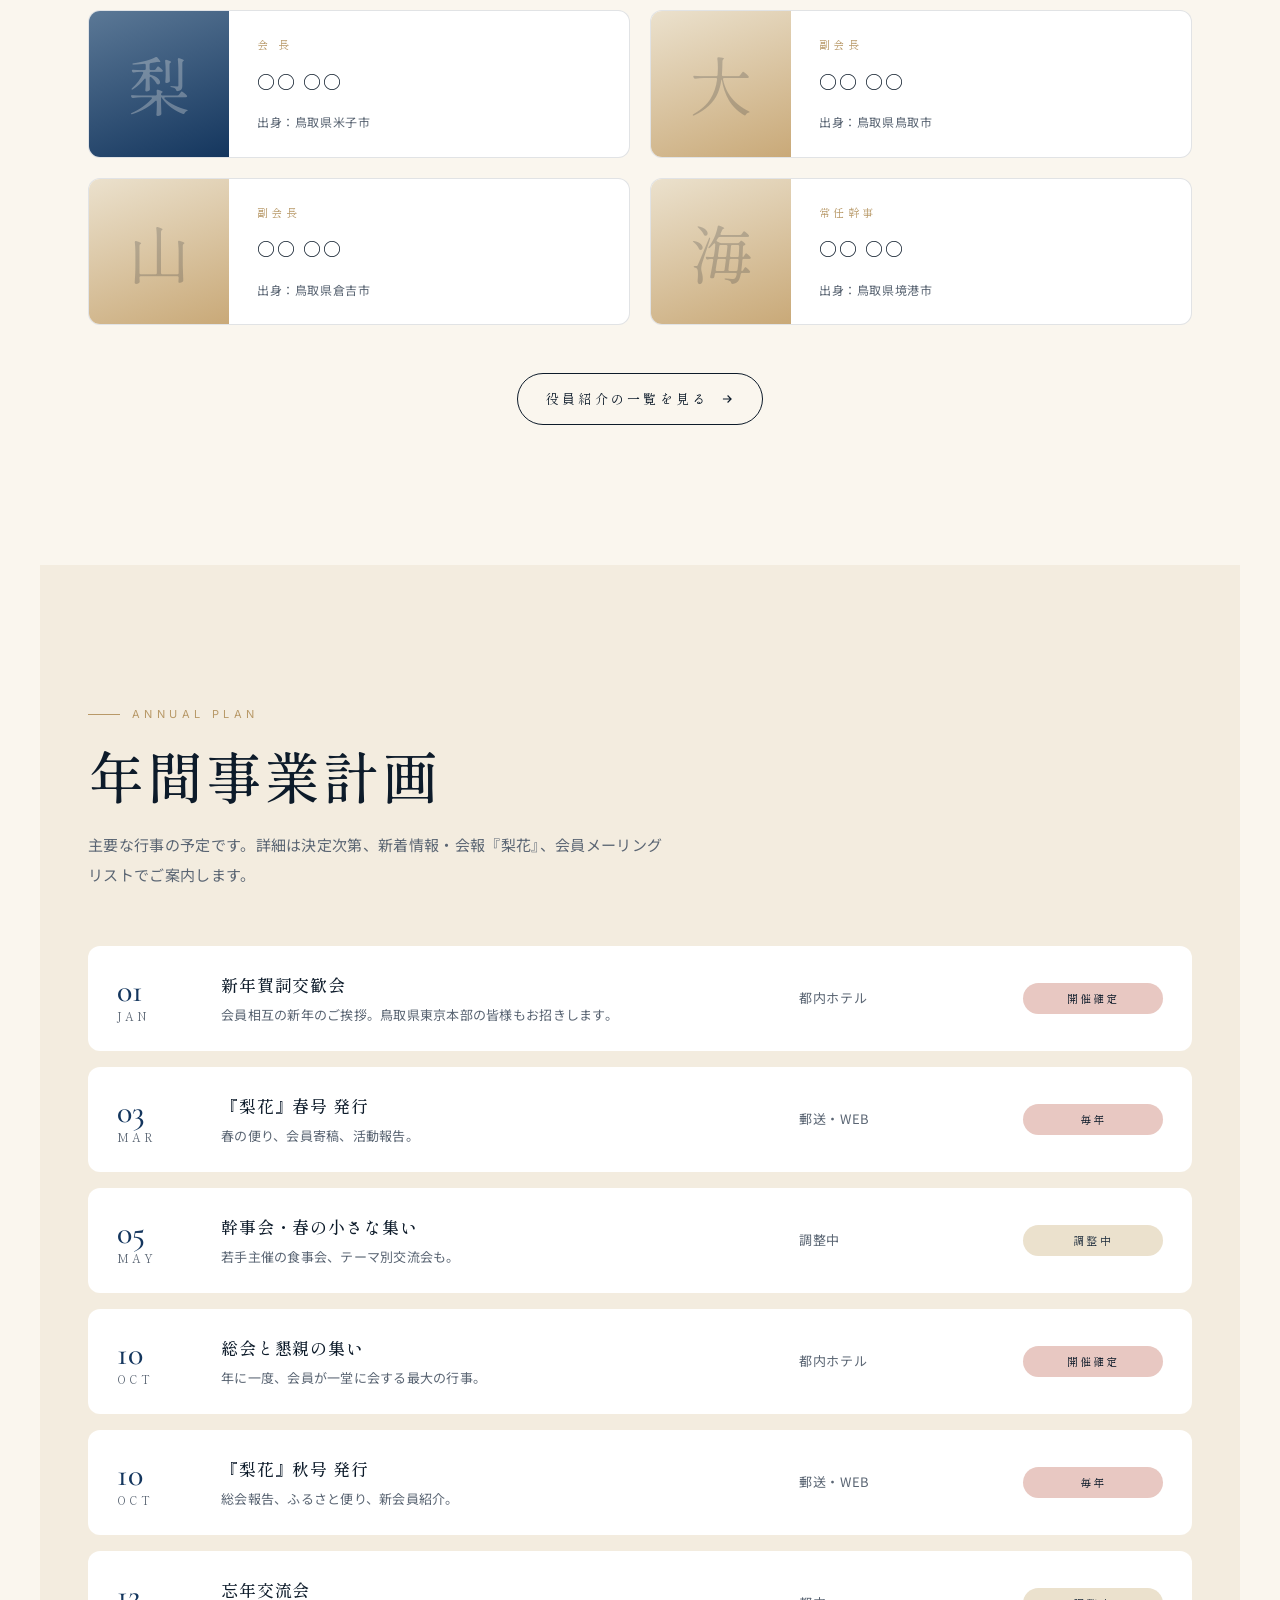
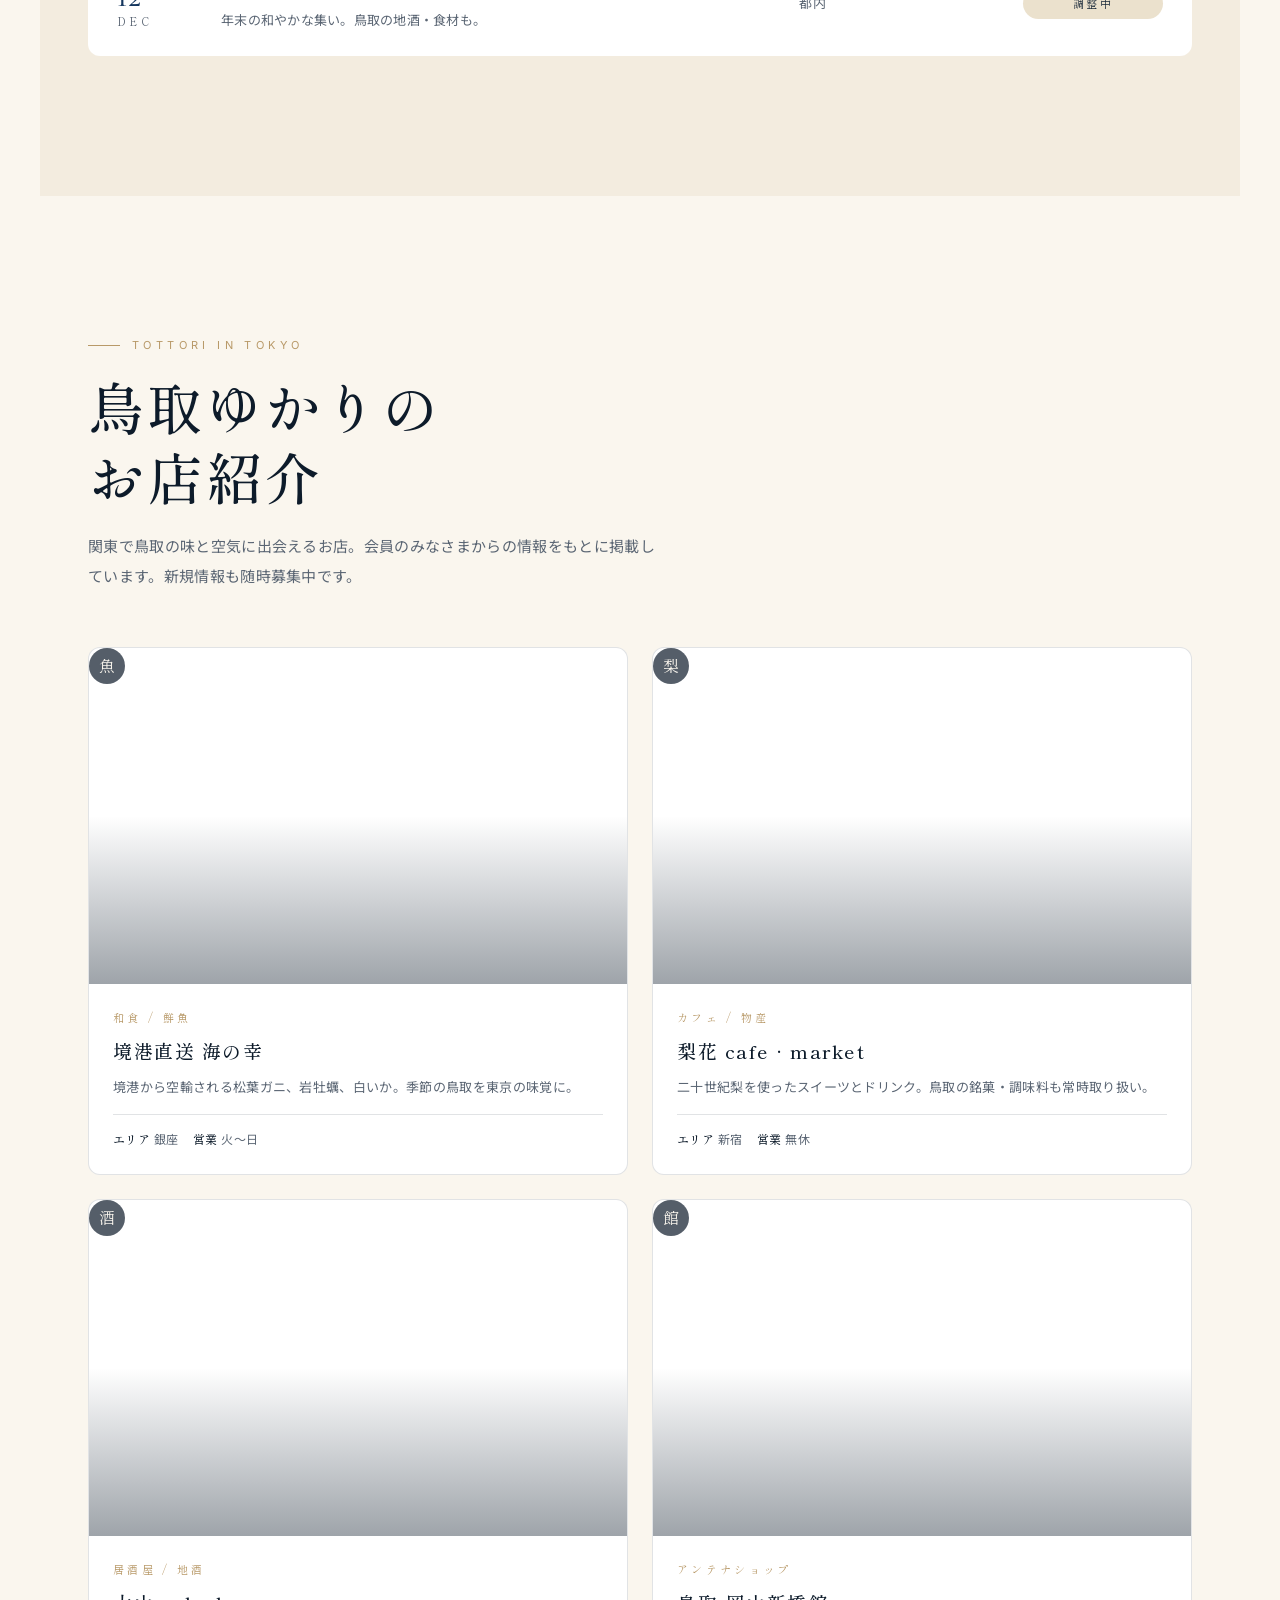
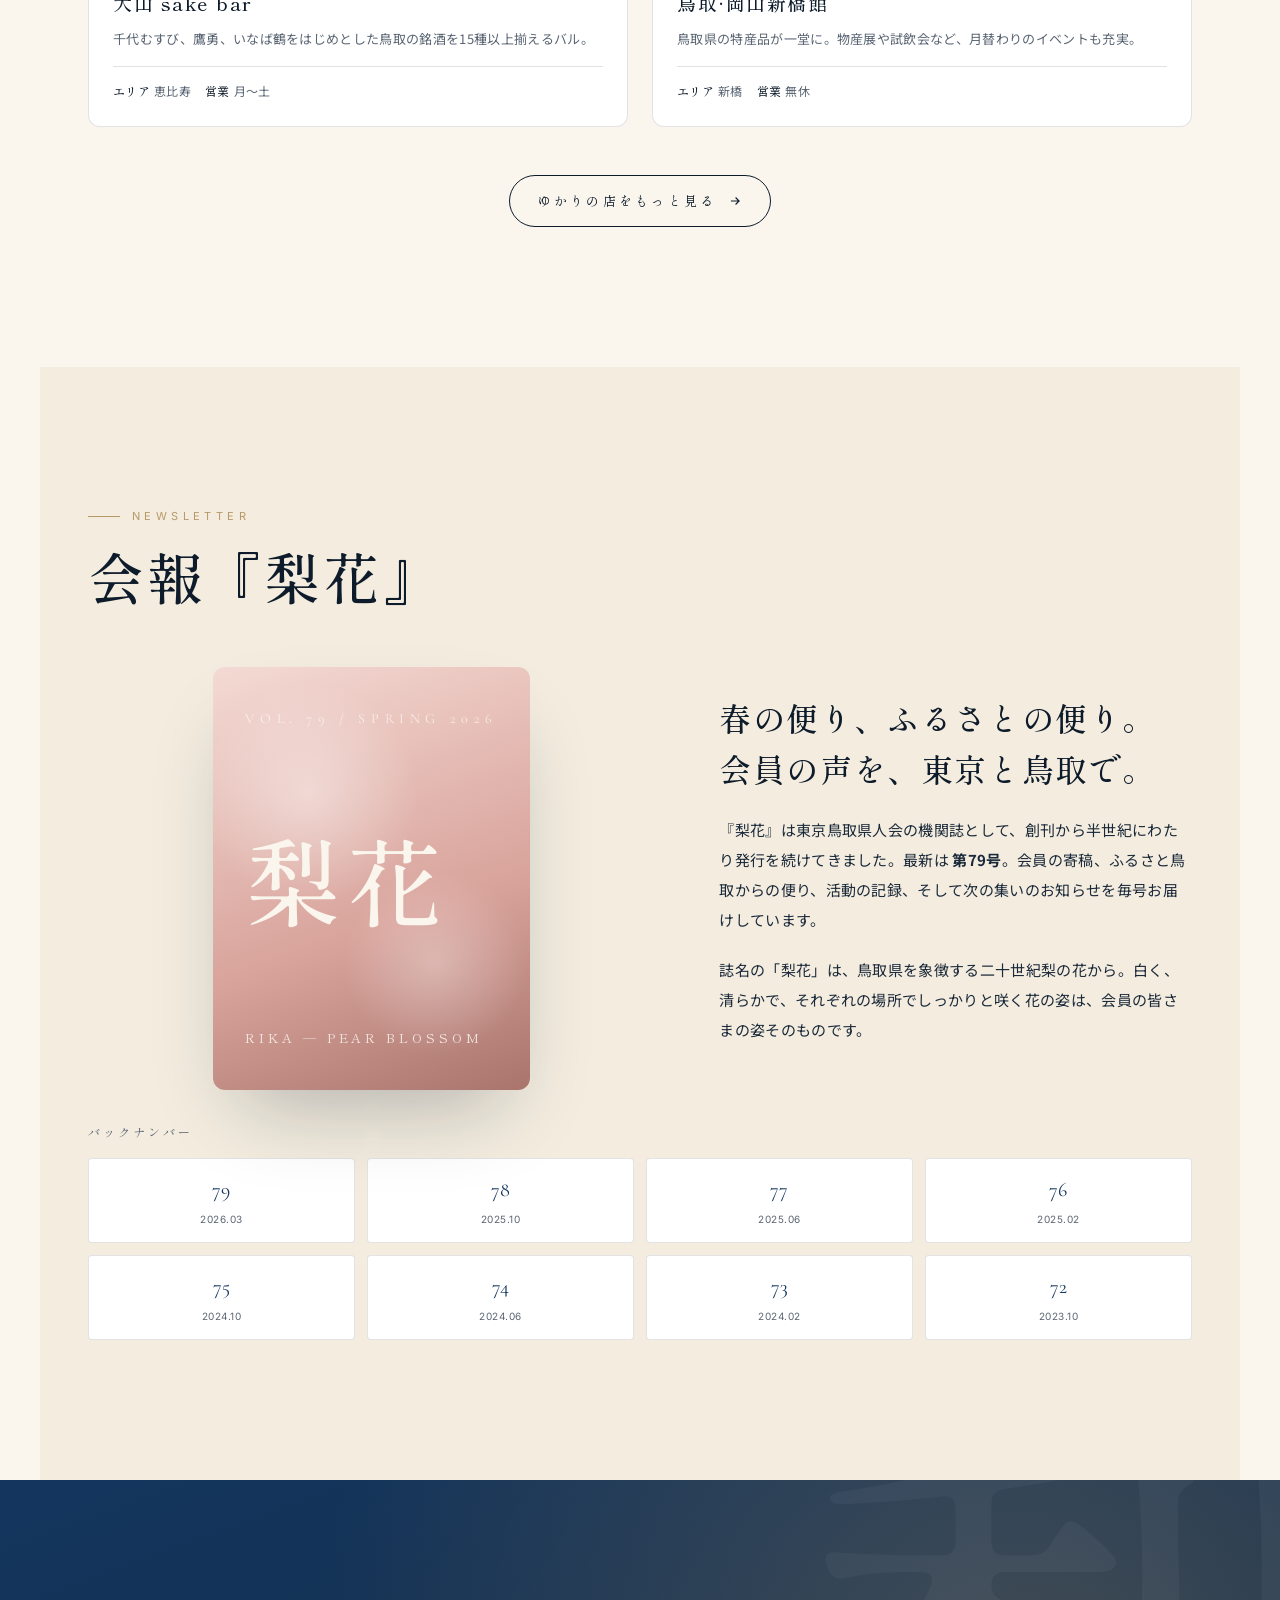
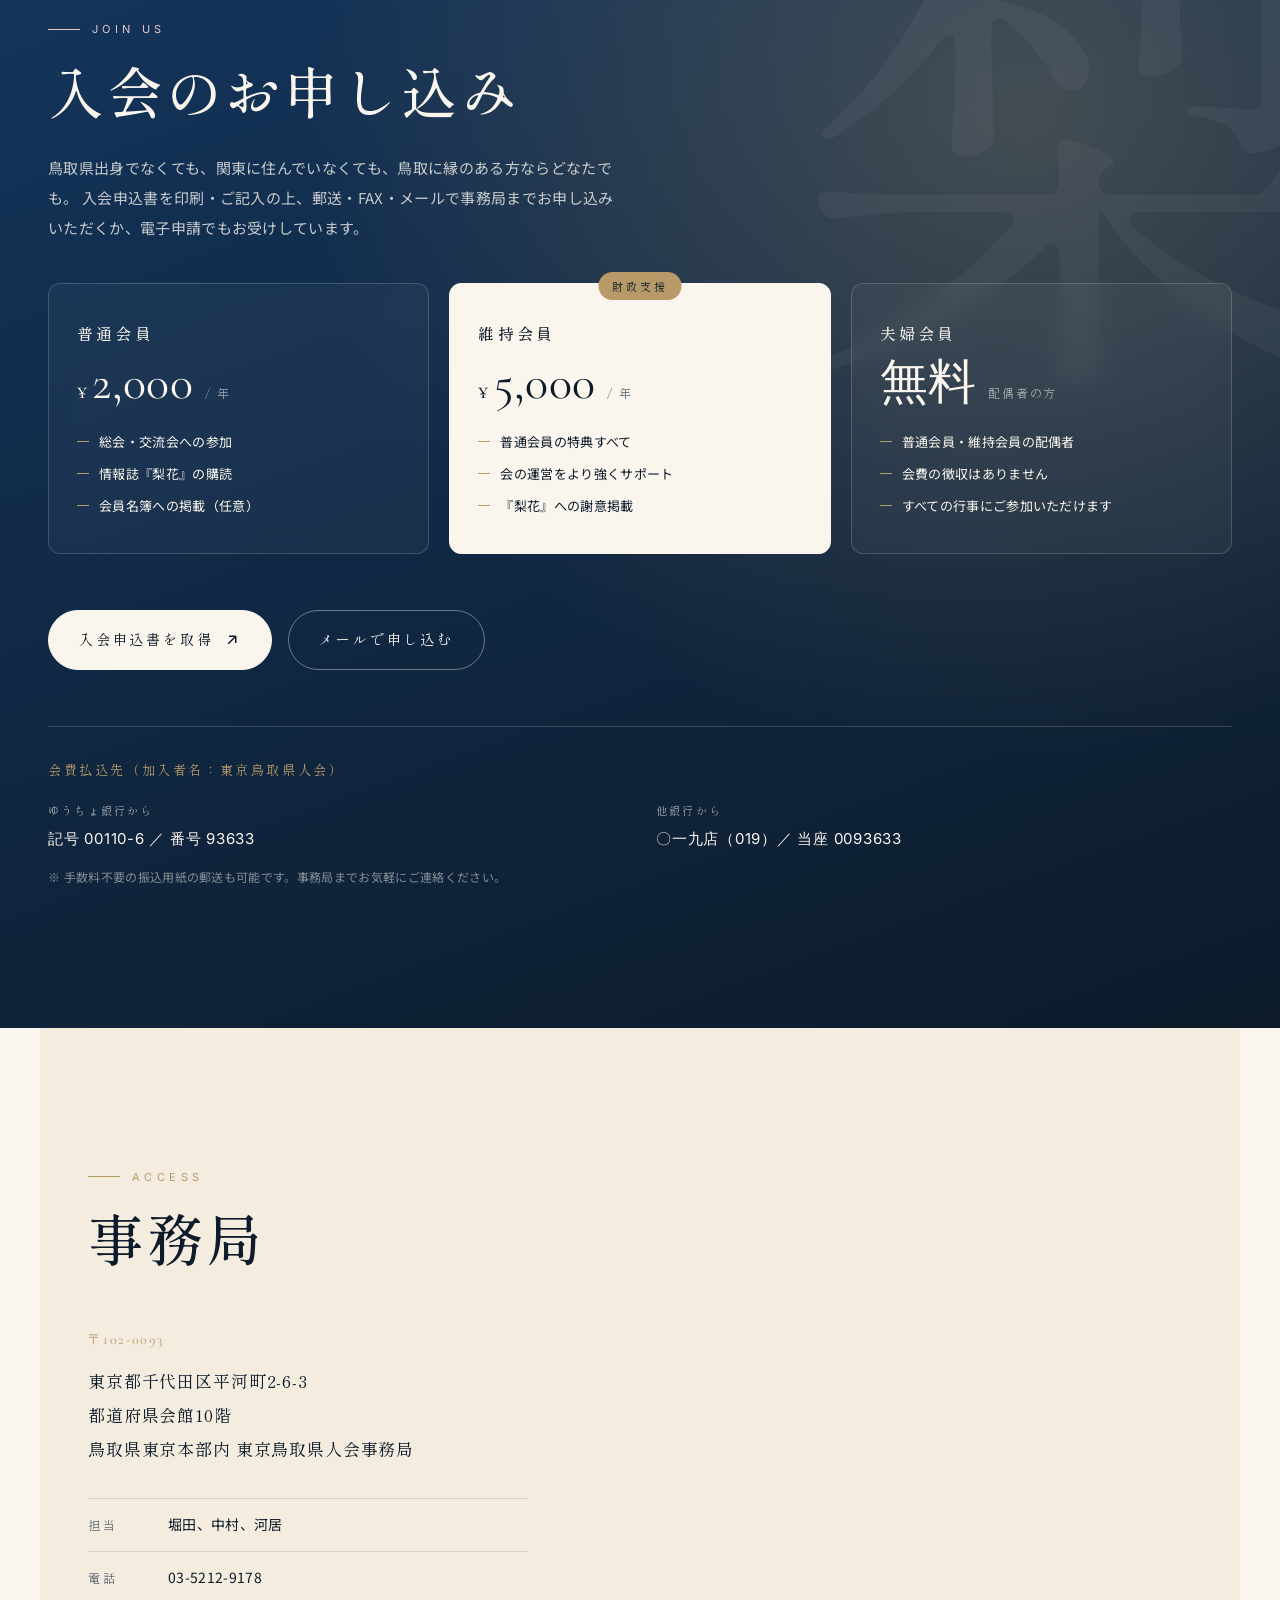
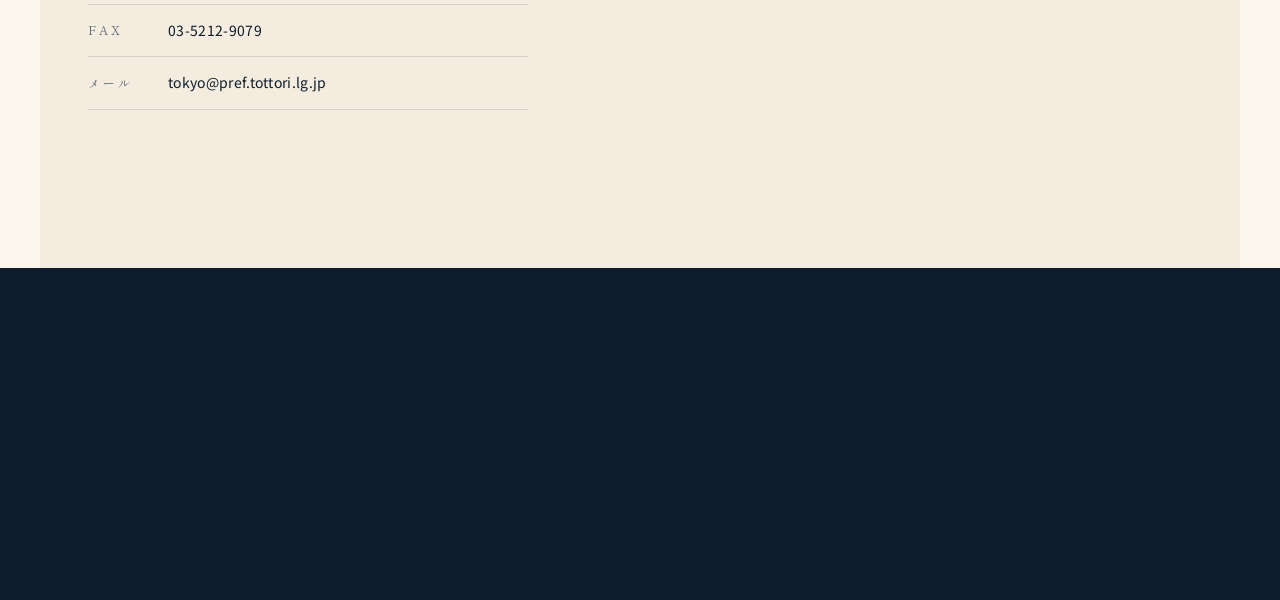
==== commit 5c4082e9: "Reorder homepage to prioritize member announcements. Move the news/announcement section above the ev" ====
--- a/index.html
+++ b/index.html
@@ -38,14 +38,14 @@
     </a>
 
     <nav class="nav-links">
-      <a href="#event-signup">行事案内</a>
+      <a href="#news">お知らせ</a>
+      <a href="#event-signup">行事参加フォーム</a>
       <a href="#greeting">会長挨拶</a>
       <a href="#about">あらまし</a>
       <a href="#officers">役員紹介</a>
       <a href="#plan">年間事業計画</a>
       <a href="#shops">ゆかりの店</a>
       <a href="#newsletter">会報</a>
-      <a href="#news">新着情報</a>
     </nav>
 
     <a href="#join" class="nav-cta">入会する</a>
@@ -67,14 +67,14 @@
   </a>
 
   <nav class="sidebar-nav">
-    <a href="#event-signup"><span class="num">01</span><span class="lbl">行事案内</span></a>
-    <a href="#greeting"><span class="num">02</span><span class="lbl">会長挨拶</span></a>
-    <a href="#about"><span class="num">03</span><span class="lbl">あらまし</span></a>
-    <a href="#officers"><span class="num">04</span><span class="lbl">役員紹介</span></a>
-    <a href="#plan"><span class="num">05</span><span class="lbl">年間事業計画</span></a>
-    <a href="#shops"><span class="num">06</span><span class="lbl">ゆかりの店</span></a>
-    <a href="#newsletter"><span class="num">07</span><span class="lbl">会報『梨花』</span></a>
-    <a href="#news"><span class="num">08</span><span class="lbl">新着情報</span></a>
+    <a href="#news"><span class="num">01</span><span class="lbl">お知らせ</span></a>
+    <a href="#event-signup"><span class="num">02</span><span class="lbl">行事参加フォーム</span></a>
+    <a href="#greeting"><span class="num">03</span><span class="lbl">会長挨拶</span></a>
+    <a href="#about"><span class="num">04</span><span class="lbl">あらまし</span></a>
+    <a href="#officers"><span class="num">05</span><span class="lbl">役員紹介</span></a>
+    <a href="#plan"><span class="num">06</span><span class="lbl">年間事業計画</span></a>
+    <a href="#shops"><span class="num">07</span><span class="lbl">ゆかりの店</span></a>
+    <a href="#newsletter"><span class="num">08</span><span class="lbl">会報『梨花』</span></a>
   </nav>
 
   <div class="sidebar-foot">
@@ -93,7 +93,8 @@
 <div class="mobile-menu" id="mobileMenu">
   <nav>
     <a href="#top">TOP</a>
-    <a href="#event-signup">行事案内</a>
+    <a href="#news">お知らせ</a>
+    <a href="#event-signup">行事参加フォーム</a>
     <a href="#greeting">会長挨拶</a>
     <a href="#about">あらまし</a>
     <a href="#officers">役員紹介</a>
@@ -180,12 +181,100 @@
   </div>
 </section>
 
+<!-- ===== News (お知らせ) ===== -->
+<section class="section news" id="news">
+  <div class="section-head">
+    <p class="eyebrow">NEWS</p>
+    <h2 class="section-title">お知らせ</h2>
+    <p class="section-lead">会員向け行事のご案内と事務局からの定期連絡を掲載しています。メール配信との自動連携は行わず、WordPress管理画面から「お知らせ」を追加して更新する運用です。</p>
+  </div>
+
+  <div class="news-grid is-2col">
+    <a href="news/rika-79.html" class="news-card">
+      <div class="news-card-meta">
+        <time datetime="2026-03-16">2026.03.16</time>
+        <span class="tag tag-rika">梨花</span>
+      </div>
+      <h3 class="news-card-title">梨花 第79号を発行しました</h3>
+      <p class="news-card-excerpt">最新号の特集は「世代を超えるふるさと」。会員寄稿、活動報告、次回行事のご案内を収録しています。</p>
+      <span class="news-card-arrow">READ MORE <svg viewBox="0 0 24 24" width="13" height="13" fill="none" stroke="currentColor" stroke-width="2"><path d="M5 12h14M13 6l6 6-6 6"/></svg></span>
+    </a>
+
+    <a href="news.html" class="news-card">
+      <div class="news-card-meta">
+        <time datetime="2026-05-01">2026.05.01</time>
+        <span class="tag tag-info">事務局連絡</span>
+      </div>
+      <h3 class="news-card-title">5月交流会の受付を開始しました</h3>
+      <p class="news-card-excerpt">5月24日開催予定の交流会について、参加申込の受付を開始しました。参加希望の方は「行事参加フォーム」からお申し込みください。</p>
+      <span class="news-card-arrow">READ MORE <svg viewBox="0 0 24 24" width="13" height="13" fill="none" stroke="currentColor" stroke-width="2"><path d="M5 12h14M13 6l6 6-6 6"/></svg></span>
+    </a>
+
+    <a href="news/2026-shinnen.html" class="news-card">
+      <div class="news-card-meta">
+        <time datetime="2026-01-19">2026.01.19</time>
+        <span class="tag tag-event">イベント</span>
+      </div>
+      <h3 class="news-card-title">令和8年 新年賀詞交歓会を開催しました</h3>
+      <p class="news-card-excerpt">130名を超える会員にお集まりいただき、和やかなひとときに。当日の様子を写真と共にお届けします。</p>
+      <span class="news-card-arrow">READ MORE <svg viewBox="0 0 24 24" width="13" height="13" fill="none" stroke="currentColor" stroke-width="2"><path d="M5 12h14M13 6l6 6-6 6"/></svg></span>
+    </a>
+
+    <a href="news/rika-78.html" class="news-card">
+      <div class="news-card-meta">
+        <time datetime="2025-10-30">2025.10.30</time>
+        <span class="tag tag-rika">梨花</span>
+      </div>
+      <h3 class="news-card-title">梨花 第78号を発行しました</h3>
+      <p class="news-card-excerpt">秋号は総会レポートと、新会員紹介。鳥取からの便りも盛りだくさんでお届けします。</p>
+      <span class="news-card-arrow">READ MORE <svg viewBox="0 0 24 24" width="13" height="13" fill="none" stroke="currentColor" stroke-width="2"><path d="M5 12h14M13 6l6 6-6 6"/></svg></span>
+    </a>
+
+    <a href="news/2025-soukai.html" class="news-card">
+      <div class="news-card-meta">
+        <time datetime="2025-10-14">2025.10.14</time>
+        <span class="tag tag-event">イベント</span>
+      </div>
+      <h3 class="news-card-title">令和7年「総会と懇親の集い」を開催しました</h3>
+      <p class="news-card-excerpt">鳥取の食材を使った特別メニューと共に、世代を超えた交流の場となりました。</p>
+      <span class="news-card-arrow">READ MORE <svg viewBox="0 0 24 24" width="13" height="13" fill="none" stroke="currentColor" stroke-width="2"><path d="M5 12h14M13 6l6 6-6 6"/></svg></span>
+    </a>
+
+    <a href="news/rika-77.html" class="news-card">
+      <div class="news-card-meta">
+        <time datetime="2025-06-25">2025.06.25</time>
+        <span class="tag tag-rika">梨花</span>
+      </div>
+      <h3 class="news-card-title">梨花 第77号を発行しました</h3>
+      <p class="news-card-excerpt">夏に向けたふるさとの便り。鳥取の若手による寄稿エッセイも掲載しています。</p>
+      <span class="news-card-arrow">READ MORE <svg viewBox="0 0 24 24" width="13" height="13" fill="none" stroke="currentColor" stroke-width="2"><path d="M5 12h14M13 6l6 6-6 6"/></svg></span>
+    </a>
+
+    <a href="news/rika-76.html" class="news-card">
+      <div class="news-card-meta">
+        <time datetime="2025-02-21">2025.02.21</time>
+        <span class="tag tag-rika">梨花</span>
+      </div>
+      <h3 class="news-card-title">梨花 第76号を発行しました</h3>
+      <p class="news-card-excerpt">新年号として、年間活動方針と新役員のご紹介を中心に編集しました。</p>
+      <span class="news-card-arrow">READ MORE <svg viewBox="0 0 24 24" width="13" height="13" fill="none" stroke="currentColor" stroke-width="2"><path d="M5 12h14M13 6l6 6-6 6"/></svg></span>
+    </a>
+  </div>
+
+  <div class="section-more">
+    <a href="news.html" class="more-link">
+      <span>すべてのお知らせを見る</span>
+      <svg viewBox="0 0 24 24" width="14" height="14" fill="none" stroke="currentColor" stroke-width="2"><path d="M5 12h14M13 6l6 6-6 6"/></svg>
+    </a>
+  </div>
+</section>
+
 <!-- ===== Event guide (行事案内) ===== -->
 <section class="section event-signup" id="event-signup">
   <div class="section-head">
     <p class="eyebrow">EVENT GUIDE</p>
-    <h2 class="section-title">行事案内</h2>
-    <p class="section-lead">総会、新年賀詞交歓会、テーマ別交流会など、各行事へのご案内とお申し込みはこちらから。会員以外の方も、事前にご相談いただければご参加いただける場合があります。</p>
+    <h2 class="section-title">行事参加フォーム</h2>
+    <p class="section-lead">お知らせに掲載された行事への参加申込フォームです。会員以外の方も、事前にご相談いただければご参加いただける場合があります。</p>
   </div>
 
   <div class="signup-grid">
@@ -515,93 +604,6 @@
   </div>
 </section>
 
-<!-- ===== News (新着情報) ===== -->
-<section class="section news" id="news">
-  <div class="section-head">
-    <p class="eyebrow">NEWS</p>
-    <h2 class="section-title">新着情報</h2>
-  </div>
-
-  <div class="news-grid is-2col">
-    <a href="news/rika-79.html" class="news-card">
-      <div class="news-card-meta">
-        <time datetime="2026-03-16">2026.03.16</time>
-        <span class="tag tag-rika">梨花</span>
-      </div>
-      <h3 class="news-card-title">梨花 第79号を発行しました</h3>
-      <p class="news-card-excerpt">最新号の特集は「世代を超えるふるさと」。会員寄稿、活動報告、次回行事のご案内を収録しています。</p>
-      <span class="news-card-arrow">READ MORE <svg viewBox="0 0 24 24" width="13" height="13" fill="none" stroke="currentColor" stroke-width="2"><path d="M5 12h14M13 6l6 6-6 6"/></svg></span>
-    </a>
-
-    <a href="news.html" class="news-card">
-      <div class="news-card-meta">
-        <time datetime="2026-05-01">2026.05.01</time>
-        <span class="tag tag-info">事務局連絡</span>
-      </div>
-      <h3 class="news-card-title">5月交流会の受付を開始しました</h3>
-      <p class="news-card-excerpt">5月24日開催予定の交流会について、参加申込の受付を開始しました。参加希望の方は「行事案内」からお申し込みください。</p>
-      <span class="news-card-arrow">READ MORE <svg viewBox="0 0 24 24" width="13" height="13" fill="none" stroke="currentColor" stroke-width="2"><path d="M5 12h14M13 6l6 6-6 6"/></svg></span>
-    </a>
-
-    <a href="news/2026-shinnen.html" class="news-card">
-      <div class="news-card-meta">
-        <time datetime="2026-01-19">2026.01.19</time>
-        <span class="tag tag-event">イベント</span>
-      </div>
-      <h3 class="news-card-title">令和8年 新年賀詞交歓会を開催しました</h3>
-      <p class="news-card-excerpt">130名を超える会員にお集まりいただき、和やかなひとときに。当日の様子を写真と共にお届けします。</p>
-      <span class="news-card-arrow">READ MORE <svg viewBox="0 0 24 24" width="13" height="13" fill="none" stroke="currentColor" stroke-width="2"><path d="M5 12h14M13 6l6 6-6 6"/></svg></span>
-    </a>
-
-    <a href="news/rika-78.html" class="news-card">
-      <div class="news-card-meta">
-        <time datetime="2025-10-30">2025.10.30</time>
-        <span class="tag tag-rika">梨花</span>
-      </div>
-      <h3 class="news-card-title">梨花 第78号を発行しました</h3>
-      <p class="news-card-excerpt">秋号は総会レポートと、新会員紹介。鳥取からの便りも盛りだくさんでお届けします。</p>
-      <span class="news-card-arrow">READ MORE <svg viewBox="0 0 24 24" width="13" height="13" fill="none" stroke="currentColor" stroke-width="2"><path d="M5 12h14M13 6l6 6-6 6"/></svg></span>
-    </a>
-
-    <a href="news/2025-soukai.html" class="news-card">
-      <div class="news-card-meta">
-        <time datetime="2025-10-14">2025.10.14</time>
-        <span class="tag tag-event">イベント</span>
-      </div>
-      <h3 class="news-card-title">令和7年「総会と懇親の集い」を開催しました</h3>
-      <p class="news-card-excerpt">鳥取の食材を使った特別メニューと共に、世代を超えた交流の場となりました。</p>
-      <span class="news-card-arrow">READ MORE <svg viewBox="0 0 24 24" width="13" height="13" fill="none" stroke="currentColor" stroke-width="2"><path d="M5 12h14M13 6l6 6-6 6"/></svg></span>
-    </a>
-
-    <a href="news/rika-77.html" class="news-card">
-      <div class="news-card-meta">
-        <time datetime="2025-06-25">2025.06.25</time>
-        <span class="tag tag-rika">梨花</span>
-      </div>
-      <h3 class="news-card-title">梨花 第77号を発行しました</h3>
-      <p class="news-card-excerpt">夏に向けたふるさとの便り。鳥取の若手による寄稿エッセイも掲載しています。</p>
-      <span class="news-card-arrow">READ MORE <svg viewBox="0 0 24 24" width="13" height="13" fill="none" stroke="currentColor" stroke-width="2"><path d="M5 12h14M13 6l6 6-6 6"/></svg></span>
-    </a>
-
-    <a href="news/rika-76.html" class="news-card">
-      <div class="news-card-meta">
-        <time datetime="2025-02-21">2025.02.21</time>
-        <span class="tag tag-rika">梨花</span>
-      </div>
-      <h3 class="news-card-title">梨花 第76号を発行しました</h3>
-      <p class="news-card-excerpt">新年号として、年間活動方針と新役員のご紹介を中心に編集しました。</p>
-      <span class="news-card-arrow">READ MORE <svg viewBox="0 0 24 24" width="13" height="13" fill="none" stroke="currentColor" stroke-width="2"><path d="M5 12h14M13 6l6 6-6 6"/></svg></span>
-    </a>
-  </div>
-
-  <div class="section-more">
-    <a href="news.html" class="more-link">
-      <span>すべての新着情報を見る</span>
-      <svg viewBox="0 0 24 24" width="14" height="14" fill="none" stroke="currentColor" stroke-width="2"><path d="M5 12h14M13 6l6 6-6 6"/></svg>
-    </a>
-  </div>
-</section>
-
 <!-- ===== Join (入会のお申し込み) ===== -->
 <section class="join" id="join">
   <div class="join-inner">
@@ -719,7 +721,8 @@
 
     <nav class="footer-links">
       <a href="#top">TOP</a>
-      <a href="#event-signup">行事案内</a>
+      <a href="#news">お知らせ</a>
+      <a href="#event-signup">行事参加フォーム</a>
       <a href="#greeting">会長挨拶</a>
       <a href="#about">あらまし</a>
       <a href="#officers">役員紹介</a>
@@ -727,7 +730,6 @@
       <a href="#join">入会のお申し込み</a>
       <a href="#shops">鳥取ゆかりの店紹介</a>
       <a href="#newsletter">会報</a>
-      <a href="#news">新着情報</a>
     </nav>
 
     <p class="footer-copy">&copy; 東京鳥取県人会 / TOKYO TOTTORI KENJINKAI. All rights reserved.</p>
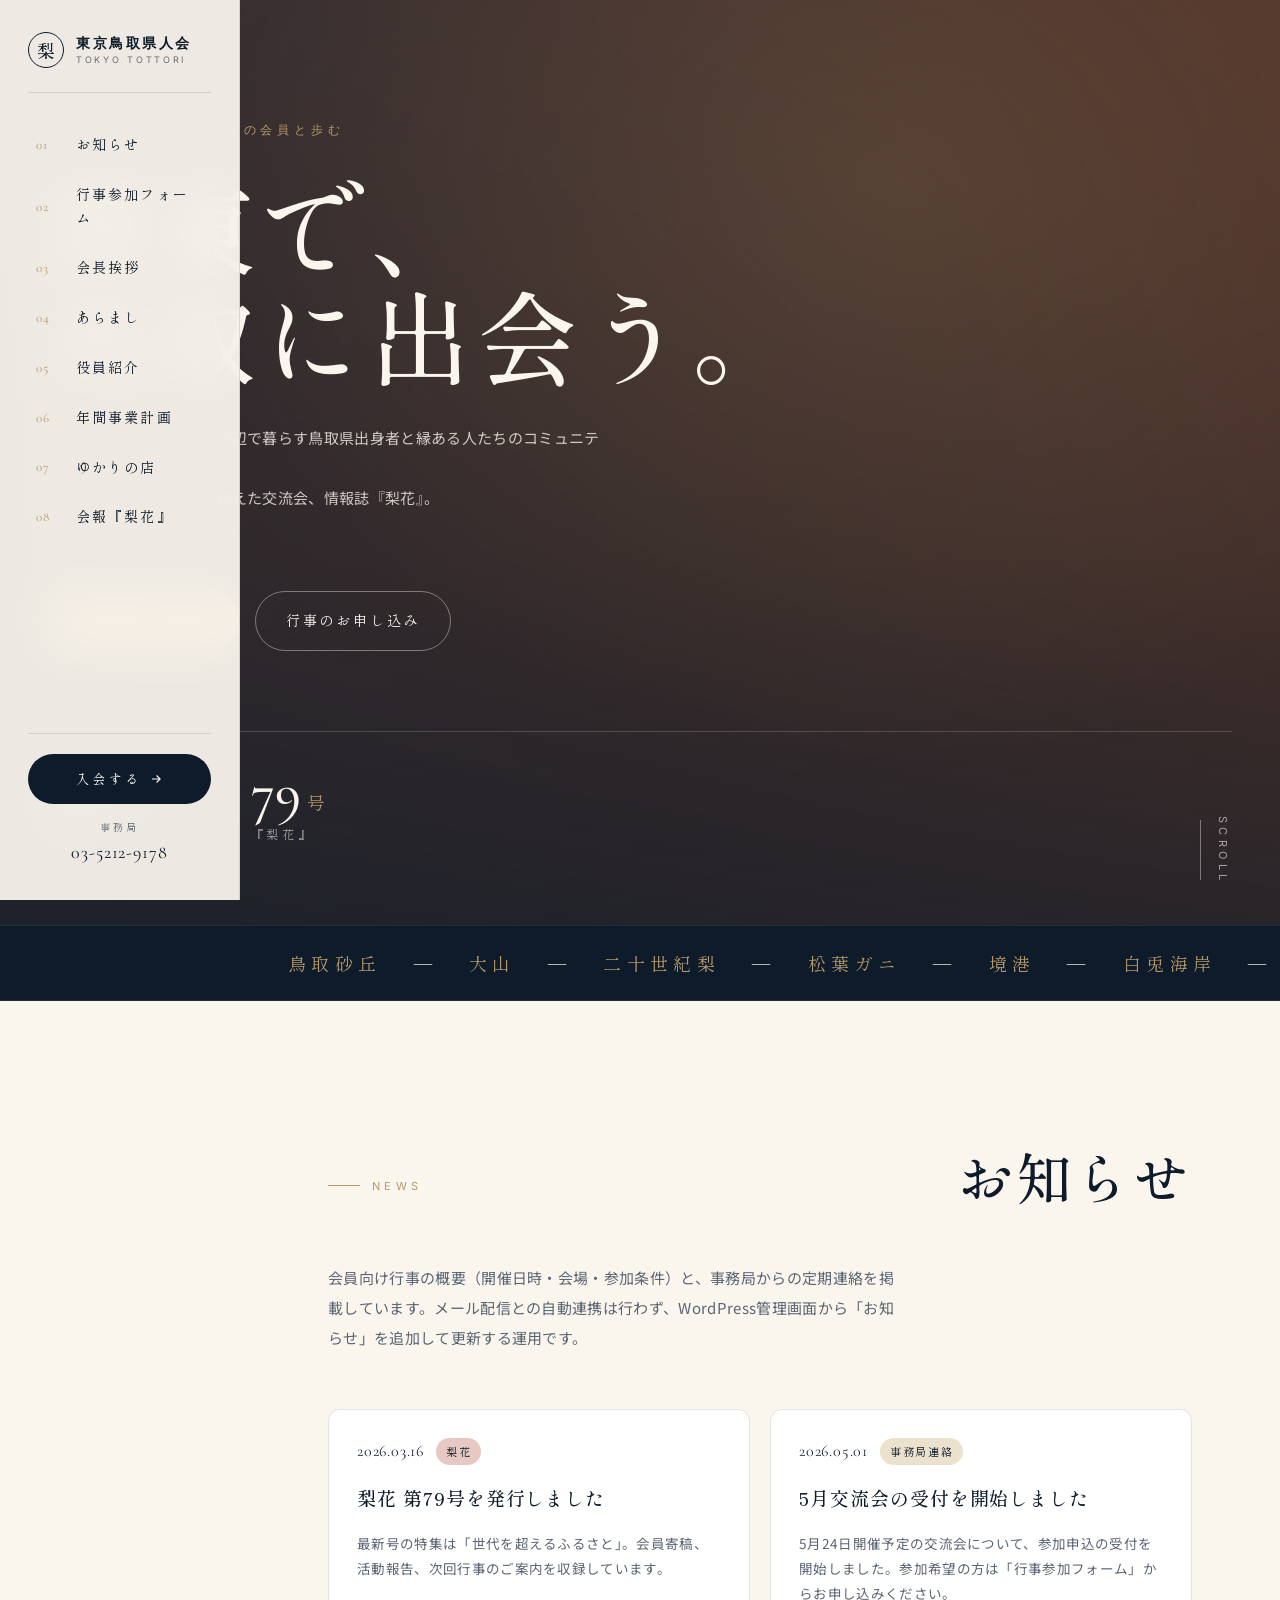
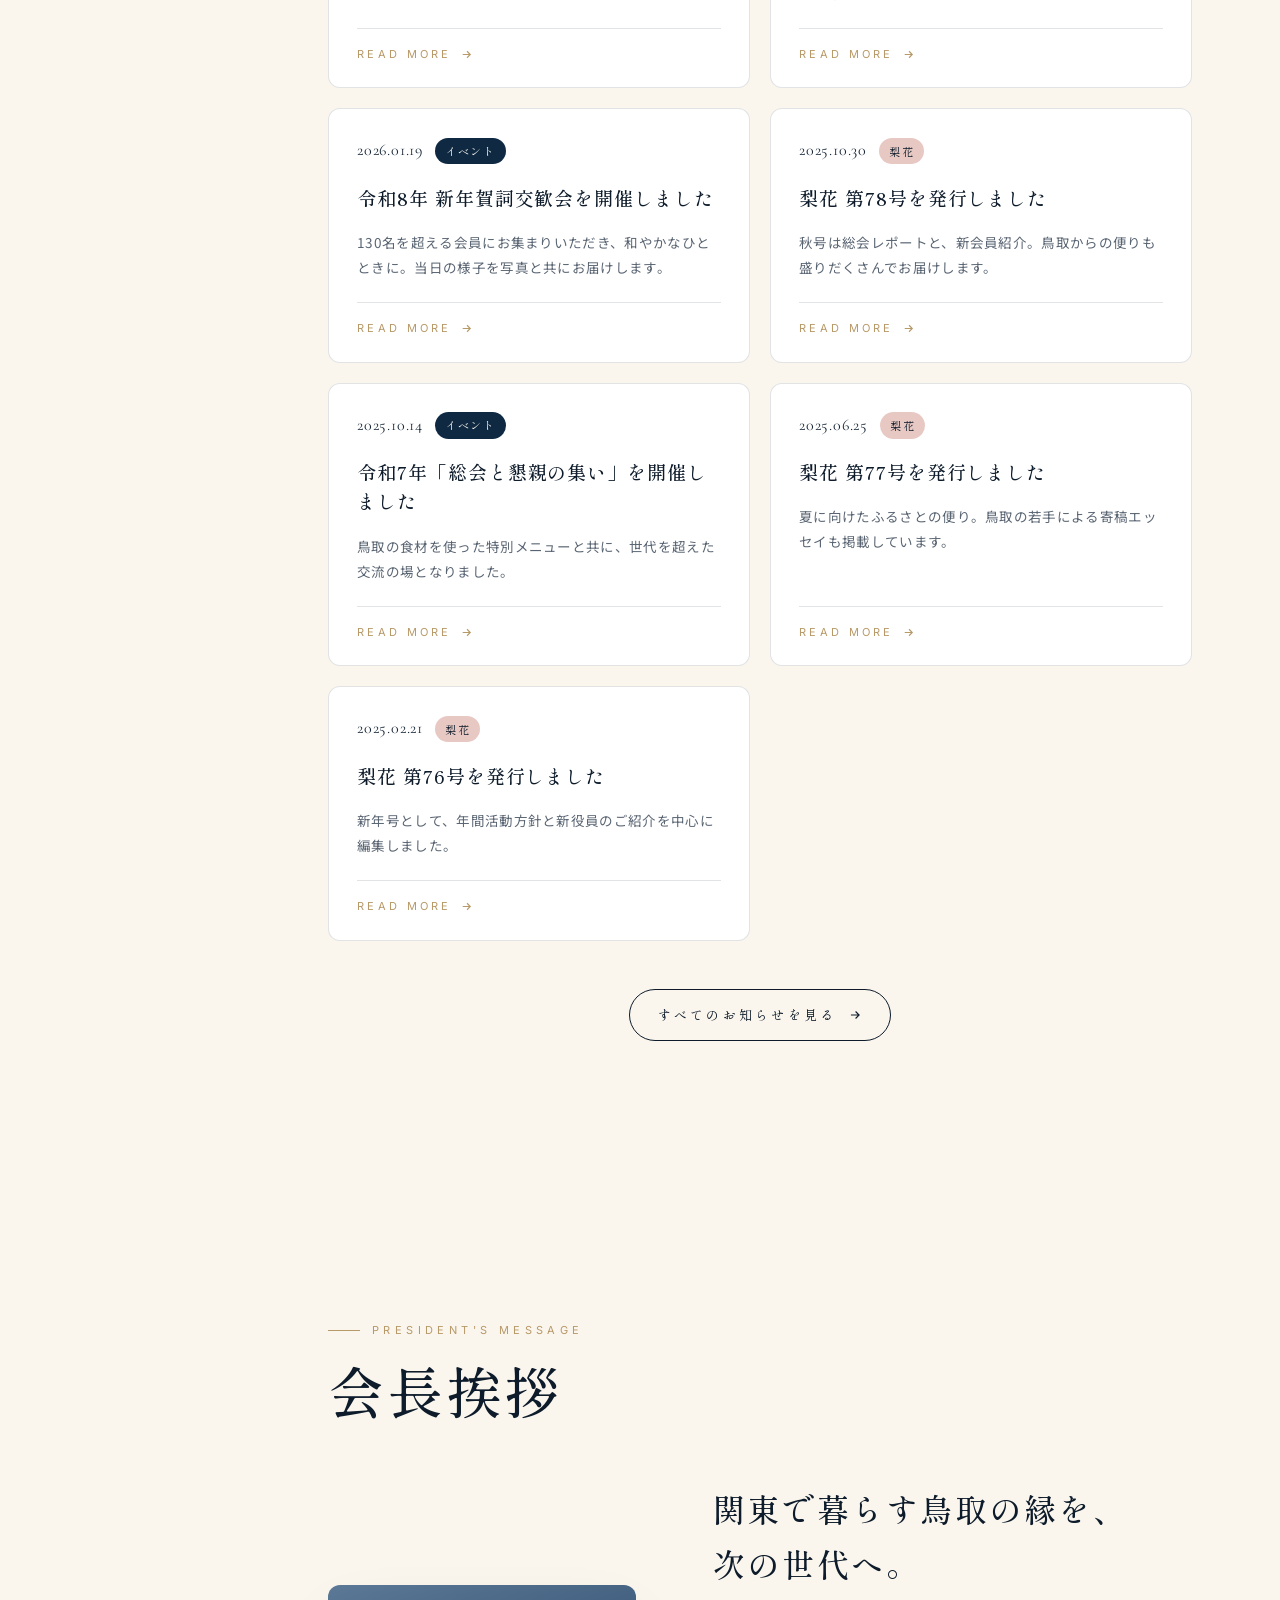
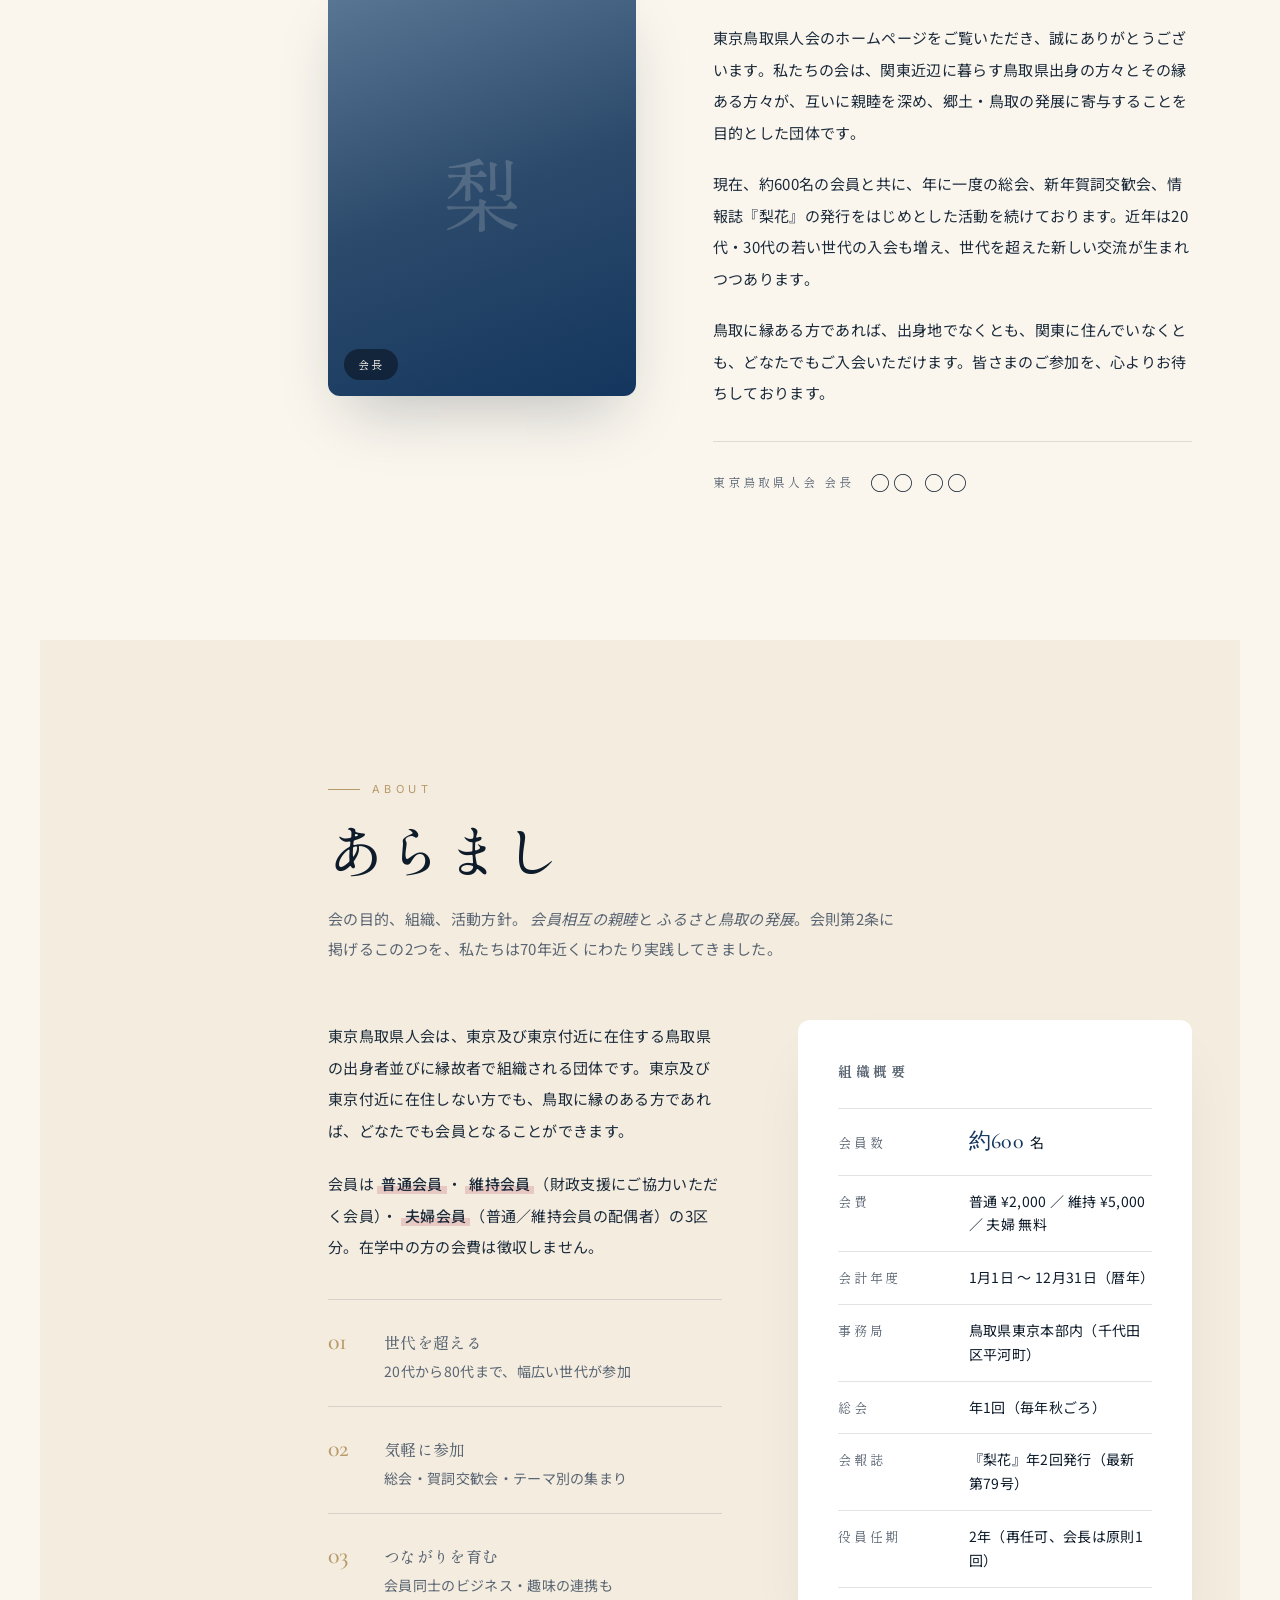
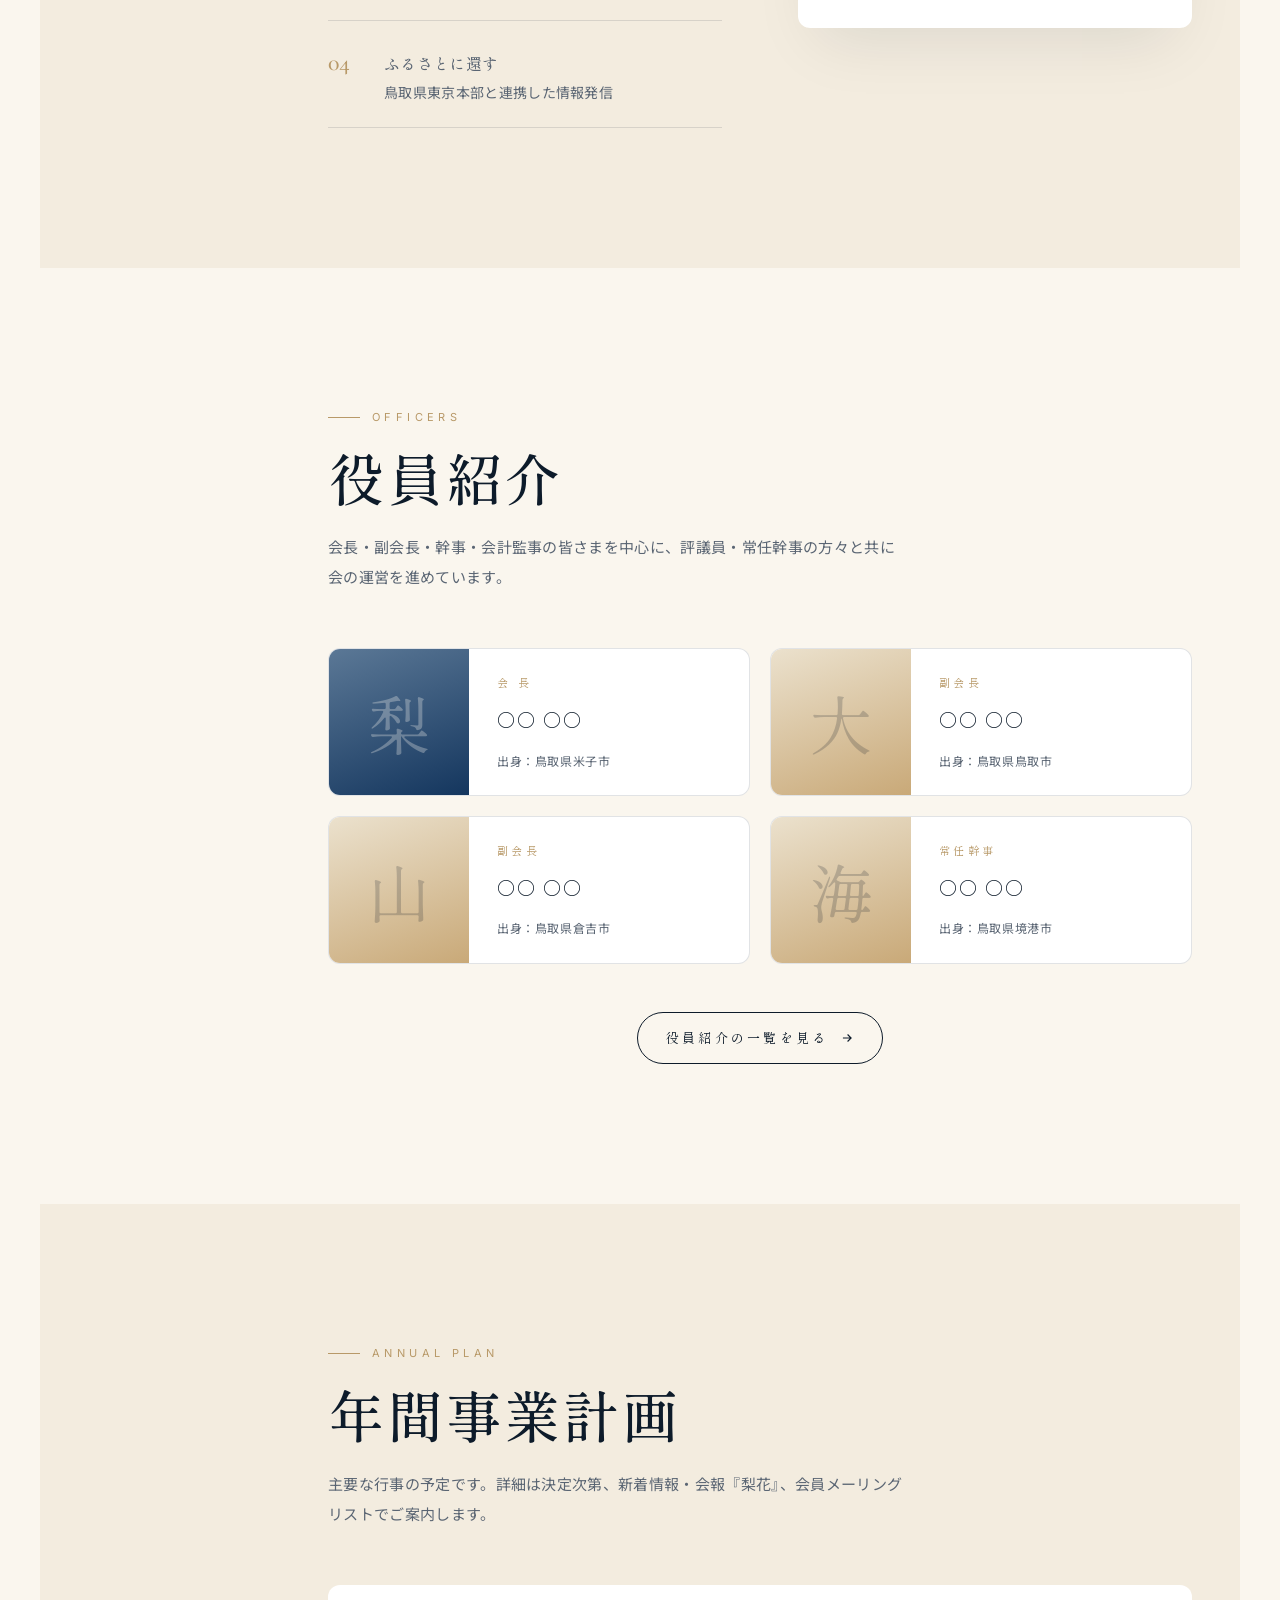
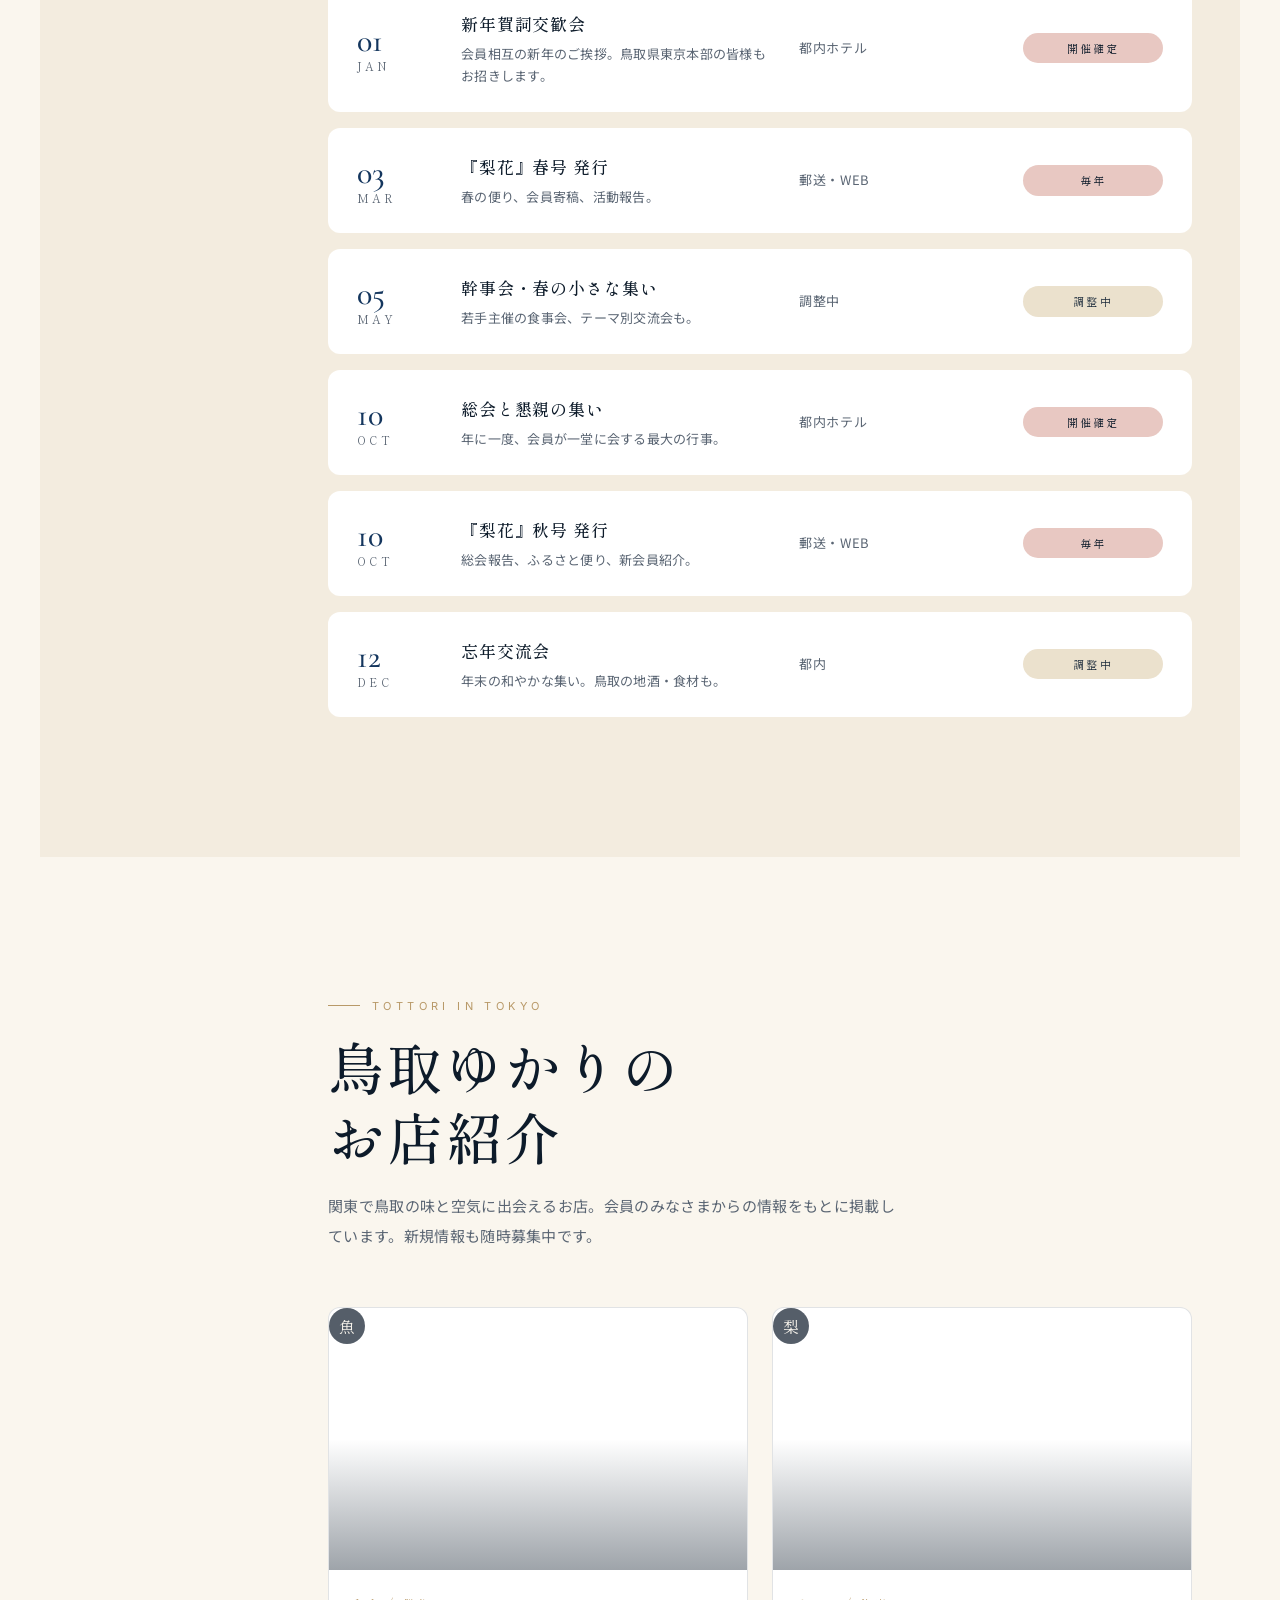
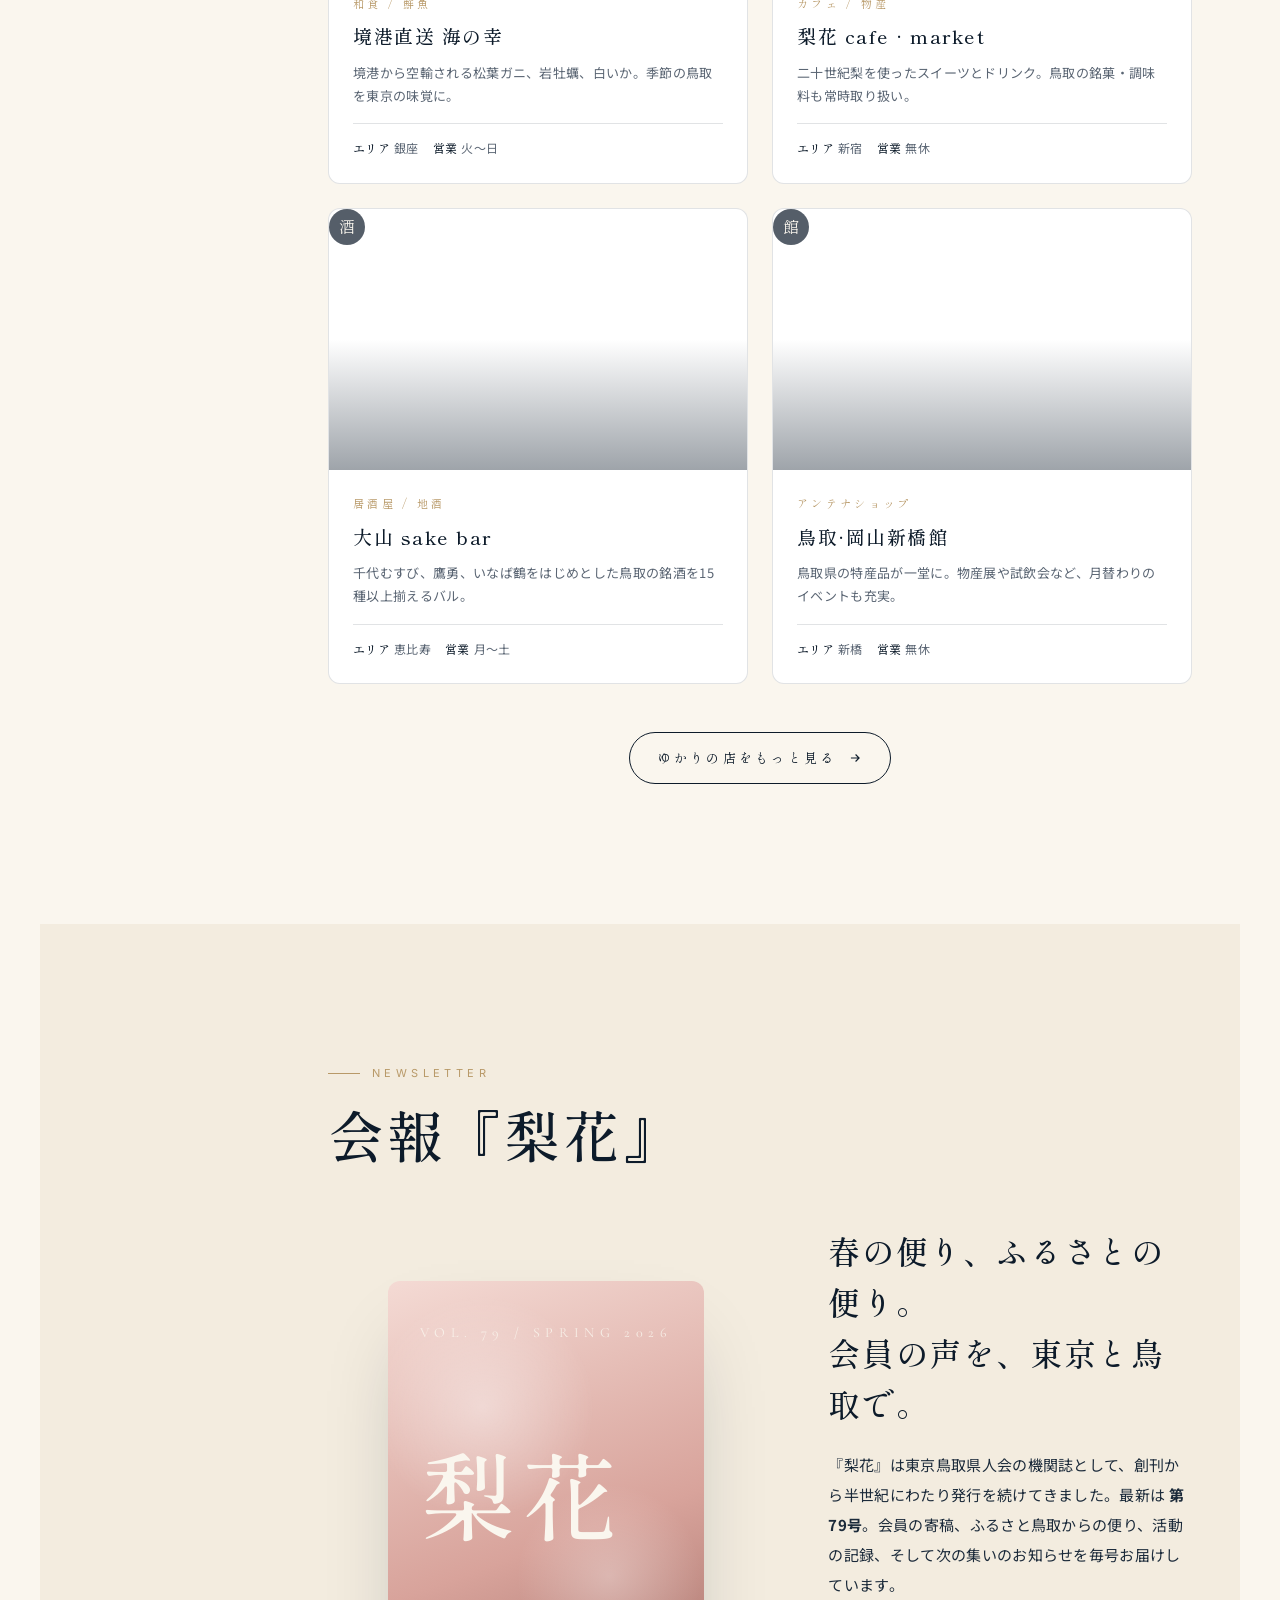
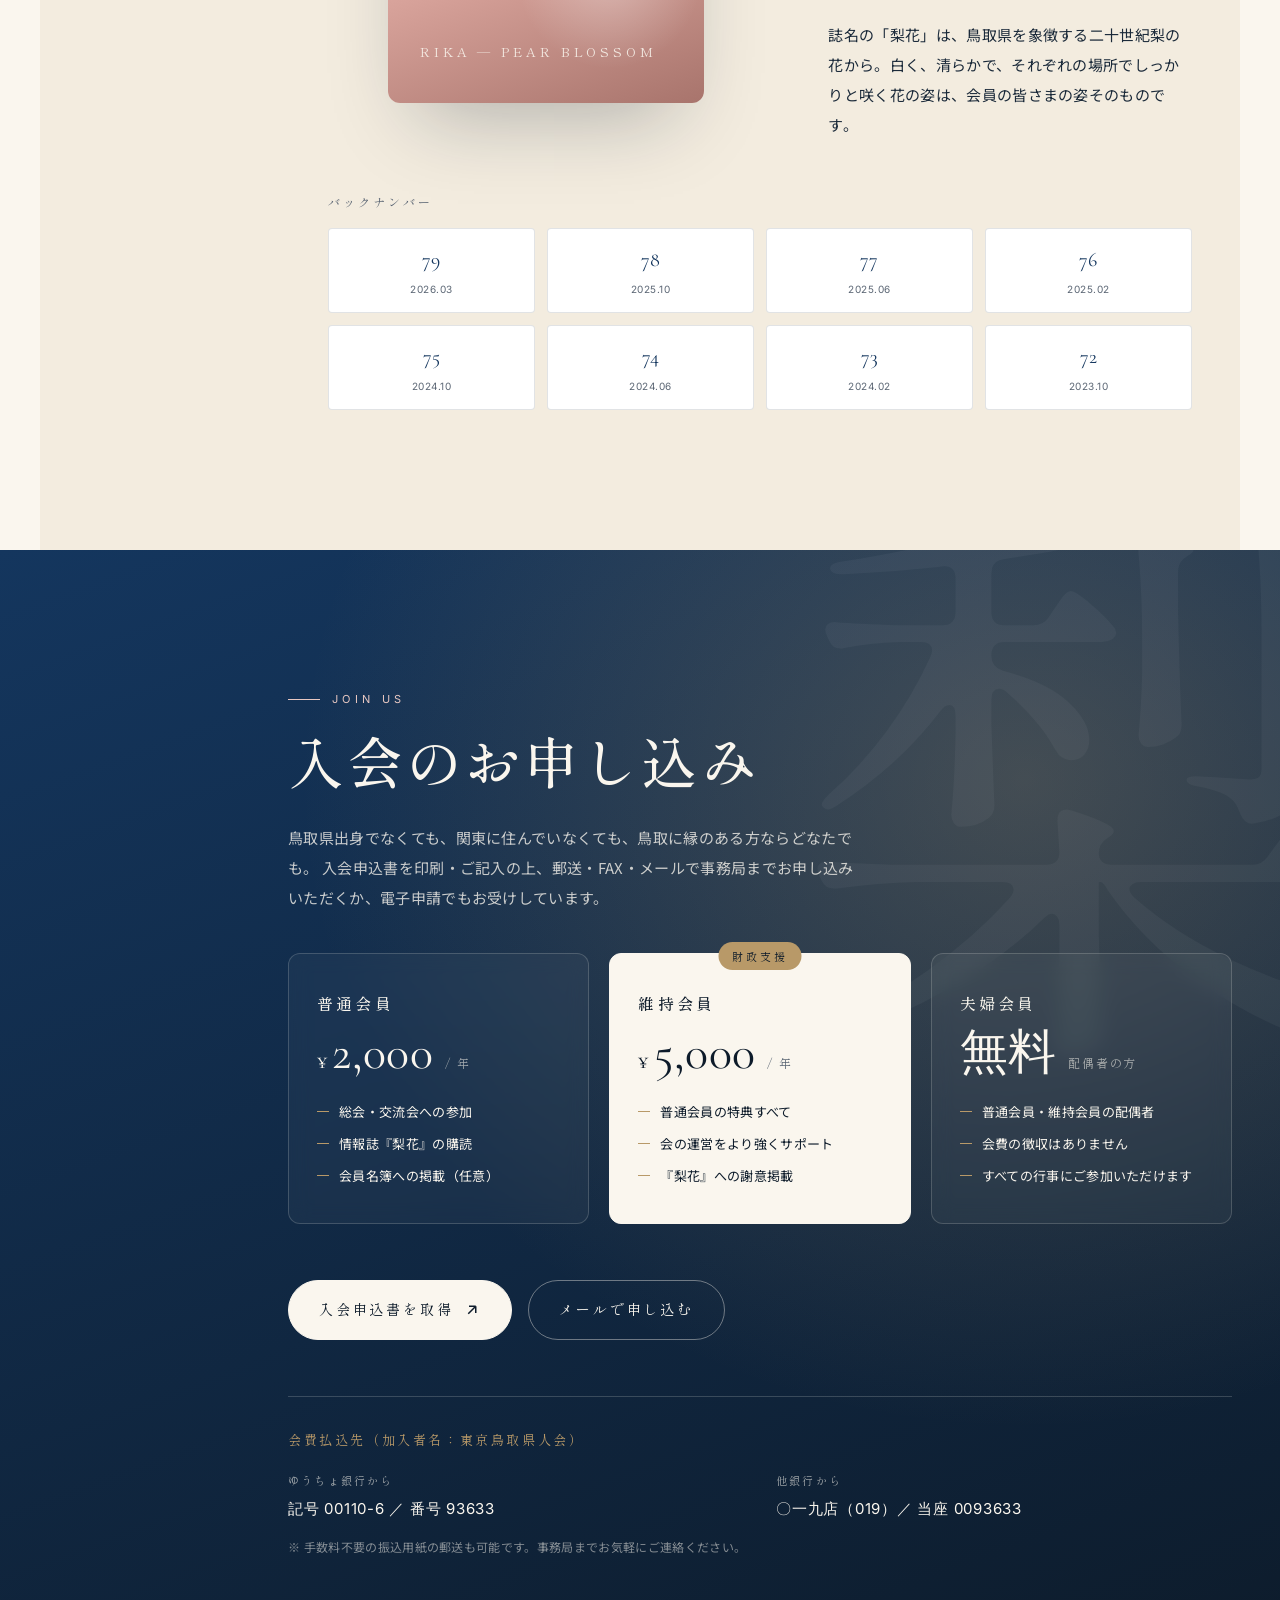
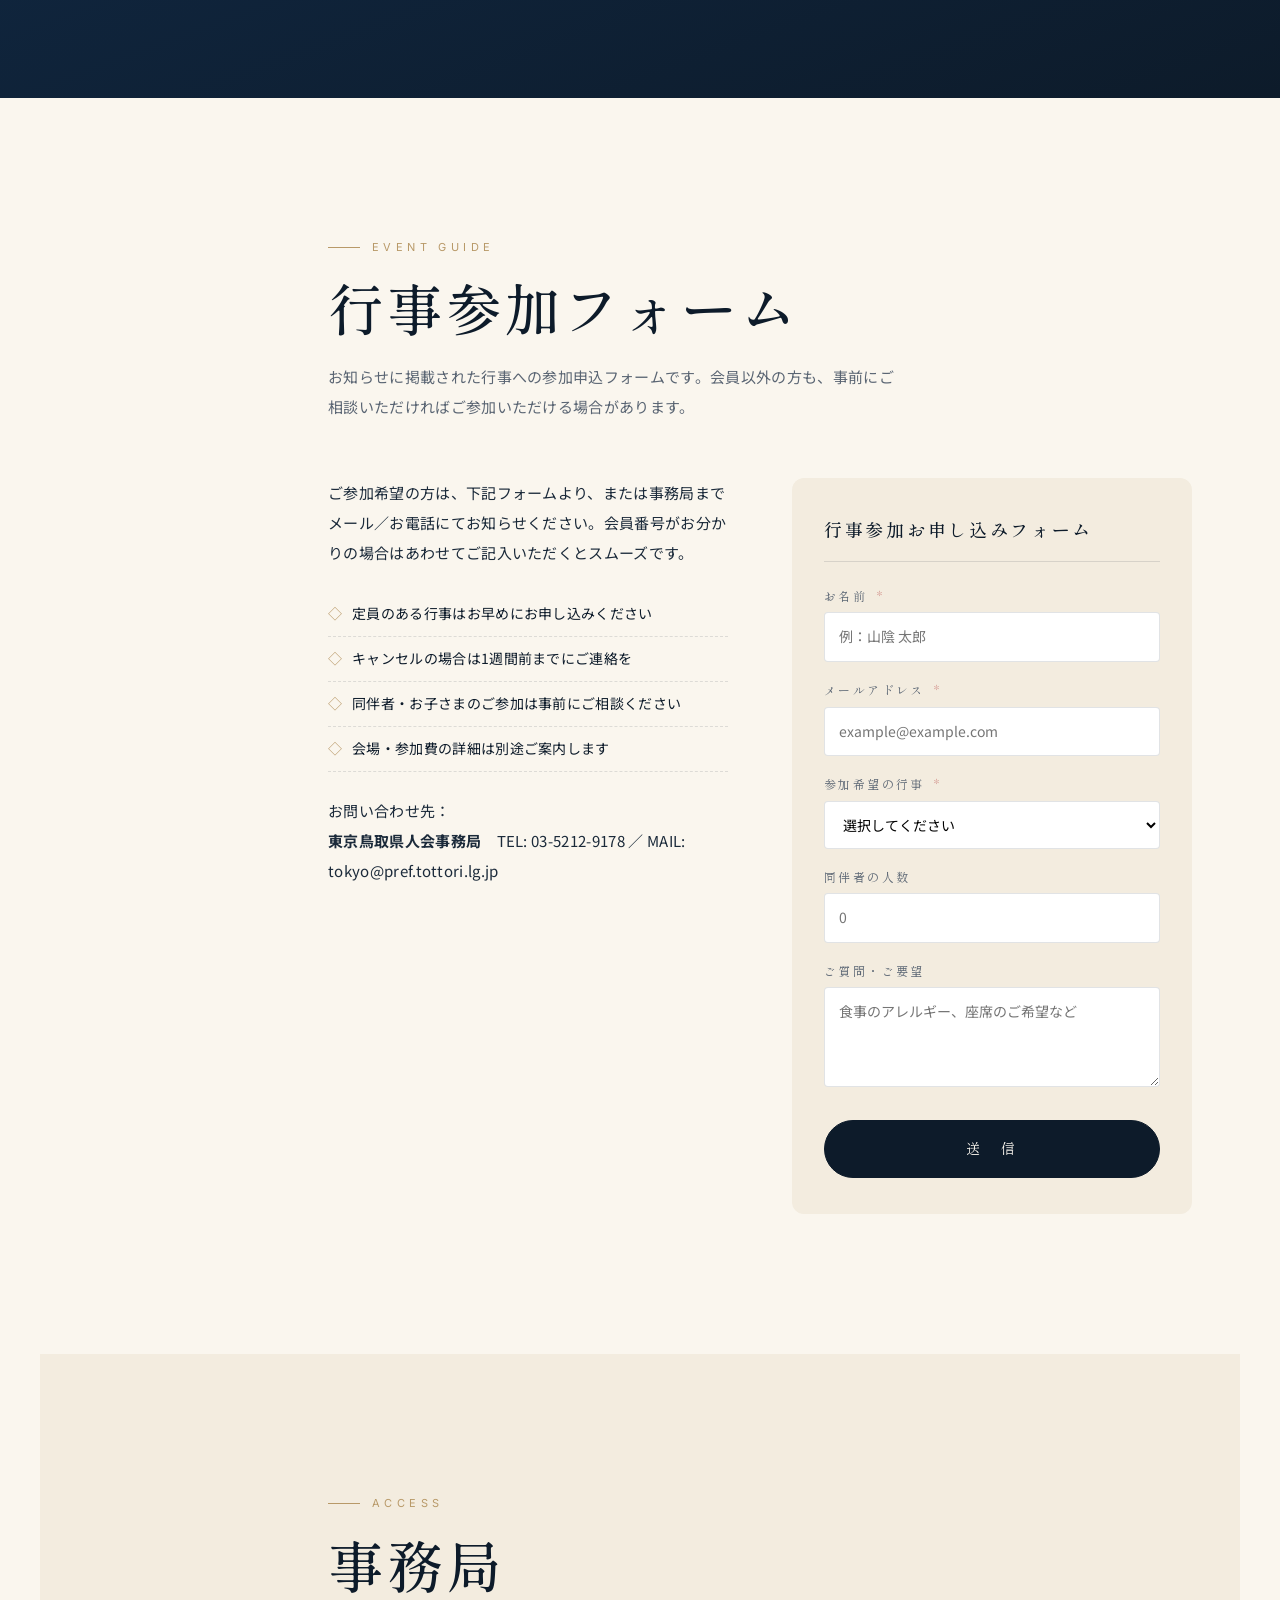
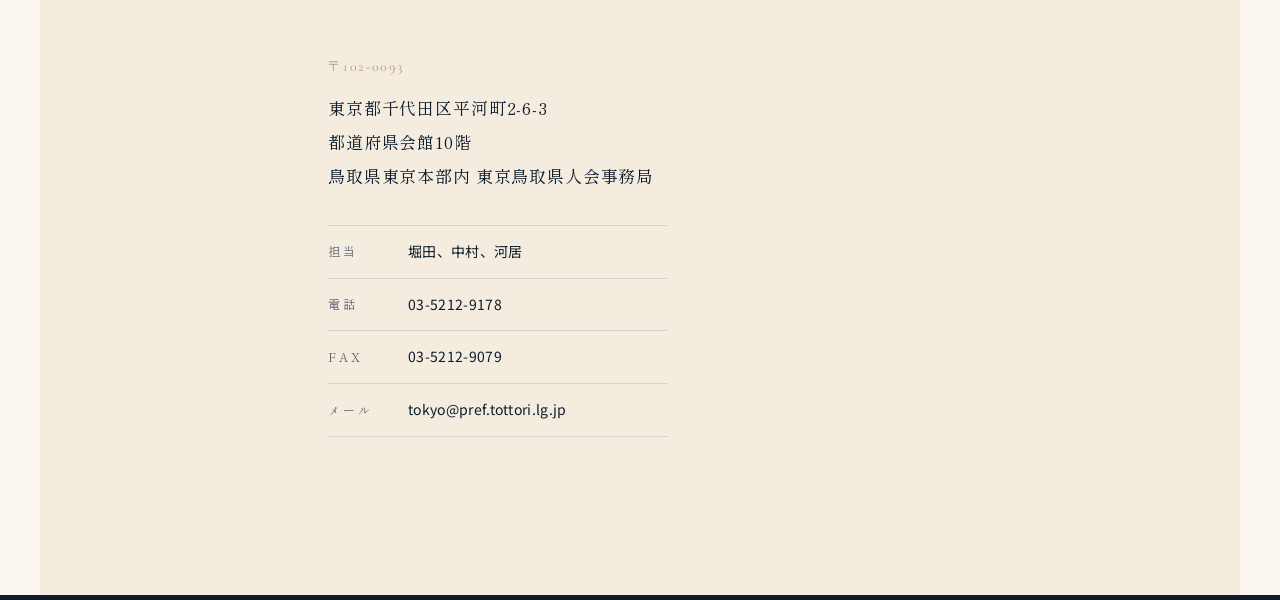
==== commit e87f9ed1: "Move event signup form near page bottom. Keep announcements at the top, add clearer event-summary wo" ====
--- a/index.html
+++ b/index.html
@@ -186,7 +186,7 @@
   <div class="section-head">
     <p class="eyebrow">NEWS</p>
     <h2 class="section-title">お知らせ</h2>
-    <p class="section-lead">会員向け行事のご案内と事務局からの定期連絡を掲載しています。メール配信との自動連携は行わず、WordPress管理画面から「お知らせ」を追加して更新する運用です。</p>
+    <p class="section-lead">会員向け行事の概要（開催日時・会場・参加条件）と、事務局からの定期連絡を掲載しています。メール配信との自動連携は行わず、WordPress管理画面から「お知らせ」を追加して更新する運用です。</p>
   </div>
 
   <div class="news-grid is-2col">
@@ -266,64 +266,6 @@
       <span>すべてのお知らせを見る</span>
       <svg viewBox="0 0 24 24" width="14" height="14" fill="none" stroke="currentColor" stroke-width="2"><path d="M5 12h14M13 6l6 6-6 6"/></svg>
     </a>
-  </div>
-</section>
-
-<!-- ===== Event guide (行事案内) ===== -->
-<section class="section event-signup" id="event-signup">
-  <div class="section-head">
-    <p class="eyebrow">EVENT GUIDE</p>
-    <h2 class="section-title">行事参加フォーム</h2>
-    <p class="section-lead">お知らせに掲載された行事への参加申込フォームです。会員以外の方も、事前にご相談いただければご参加いただける場合があります。</p>
-  </div>
-
-  <div class="signup-grid">
-    <div class="signup-text">
-      <p>
-        ご参加希望の方は、下記フォームより、または事務局までメール／お電話にてお知らせください。会員番号がお分かりの場合はあわせてご記入いただくとスムーズです。
-      </p>
-      <ul>
-        <li>定員のある行事はお早めにお申し込みください</li>
-        <li>キャンセルの場合は1週間前までにご連絡を</li>
-        <li>同伴者・お子さまのご参加は事前にご相談ください</li>
-        <li>会場・参加費の詳細は別途ご案内します</li>
-      </ul>
-      <p>
-        お問い合わせ先： <br />
-        <b>東京鳥取県人会事務局</b>　TEL: 03-5212-9178 ／ MAIL: tokyo@pref.tottori.lg.jp
-      </p>
-    </div>
-
-    <form class="form" onsubmit="event.preventDefault(); alert('お申し込みありがとうございます。事務局より追ってご連絡します。');">
-      <p class="form-title">行事参加お申し込みフォーム</p>
-      <div class="form-row">
-        <label>お名前 <b>*</b></label>
-        <input type="text" required placeholder="例：山陰 太郎" />
-      </div>
-      <div class="form-row">
-        <label>メールアドレス <b>*</b></label>
-        <input type="email" required placeholder="example@example.com" />
-      </div>
-      <div class="form-row">
-        <label>参加希望の行事 <b>*</b></label>
-        <select required>
-          <option value="">選択してください</option>
-          <option>新年賀詞交歓会</option>
-          <option>総会と懇親の集い</option>
-          <option>テーマ別交流会</option>
-          <option>その他</option>
-        </select>
-      </div>
-      <div class="form-row">
-        <label>同伴者の人数</label>
-        <input type="number" min="0" max="10" placeholder="0" />
-      </div>
-      <div class="form-row">
-        <label>ご質問・ご要望</label>
-        <textarea placeholder="食事のアレルギー、座席のご希望など"></textarea>
-      </div>
-      <button class="form-submit" type="submit">送　信</button>
-    </form>
   </div>
 </section>
 
@@ -671,6 +613,64 @@
       </div>
       <p class="bank-note">※ 手数料不要の振込用紙の郵送も可能です。事務局までお気軽にご連絡ください。</p>
     </div>
+  </div>
+</section>
+
+<!-- ===== Event guide (行事案内) ===== -->
+<section class="section event-signup" id="event-signup">
+  <div class="section-head">
+    <p class="eyebrow">EVENT GUIDE</p>
+    <h2 class="section-title">行事参加フォーム</h2>
+    <p class="section-lead">お知らせに掲載された行事への参加申込フォームです。会員以外の方も、事前にご相談いただければご参加いただける場合があります。</p>
+  </div>
+
+  <div class="signup-grid">
+    <div class="signup-text">
+      <p>
+        ご参加希望の方は、下記フォームより、または事務局までメール／お電話にてお知らせください。会員番号がお分かりの場合はあわせてご記入いただくとスムーズです。
+      </p>
+      <ul>
+        <li>定員のある行事はお早めにお申し込みください</li>
+        <li>キャンセルの場合は1週間前までにご連絡を</li>
+        <li>同伴者・お子さまのご参加は事前にご相談ください</li>
+        <li>会場・参加費の詳細は別途ご案内します</li>
+      </ul>
+      <p>
+        お問い合わせ先： <br />
+        <b>東京鳥取県人会事務局</b>　TEL: 03-5212-9178 ／ MAIL: tokyo@pref.tottori.lg.jp
+      </p>
+    </div>
+
+    <form class="form" onsubmit="event.preventDefault(); alert('お申し込みありがとうございます。事務局より追ってご連絡します。');">
+      <p class="form-title">行事参加お申し込みフォーム</p>
+      <div class="form-row">
+        <label>お名前 <b>*</b></label>
+        <input type="text" required placeholder="例：山陰 太郎" />
+      </div>
+      <div class="form-row">
+        <label>メールアドレス <b>*</b></label>
+        <input type="email" required placeholder="example@example.com" />
+      </div>
+      <div class="form-row">
+        <label>参加希望の行事 <b>*</b></label>
+        <select required>
+          <option value="">選択してください</option>
+          <option>新年賀詞交歓会</option>
+          <option>総会と懇親の集い</option>
+          <option>テーマ別交流会</option>
+          <option>その他</option>
+        </select>
+      </div>
+      <div class="form-row">
+        <label>同伴者の人数</label>
+        <input type="number" min="0" max="10" placeholder="0" />
+      </div>
+      <div class="form-row">
+        <label>ご質問・ご要望</label>
+        <textarea placeholder="食事のアレルギー、座席のご希望など"></textarea>
+      </div>
+      <button class="form-submit" type="submit">送　信</button>
+    </form>
   </div>
 </section>
 
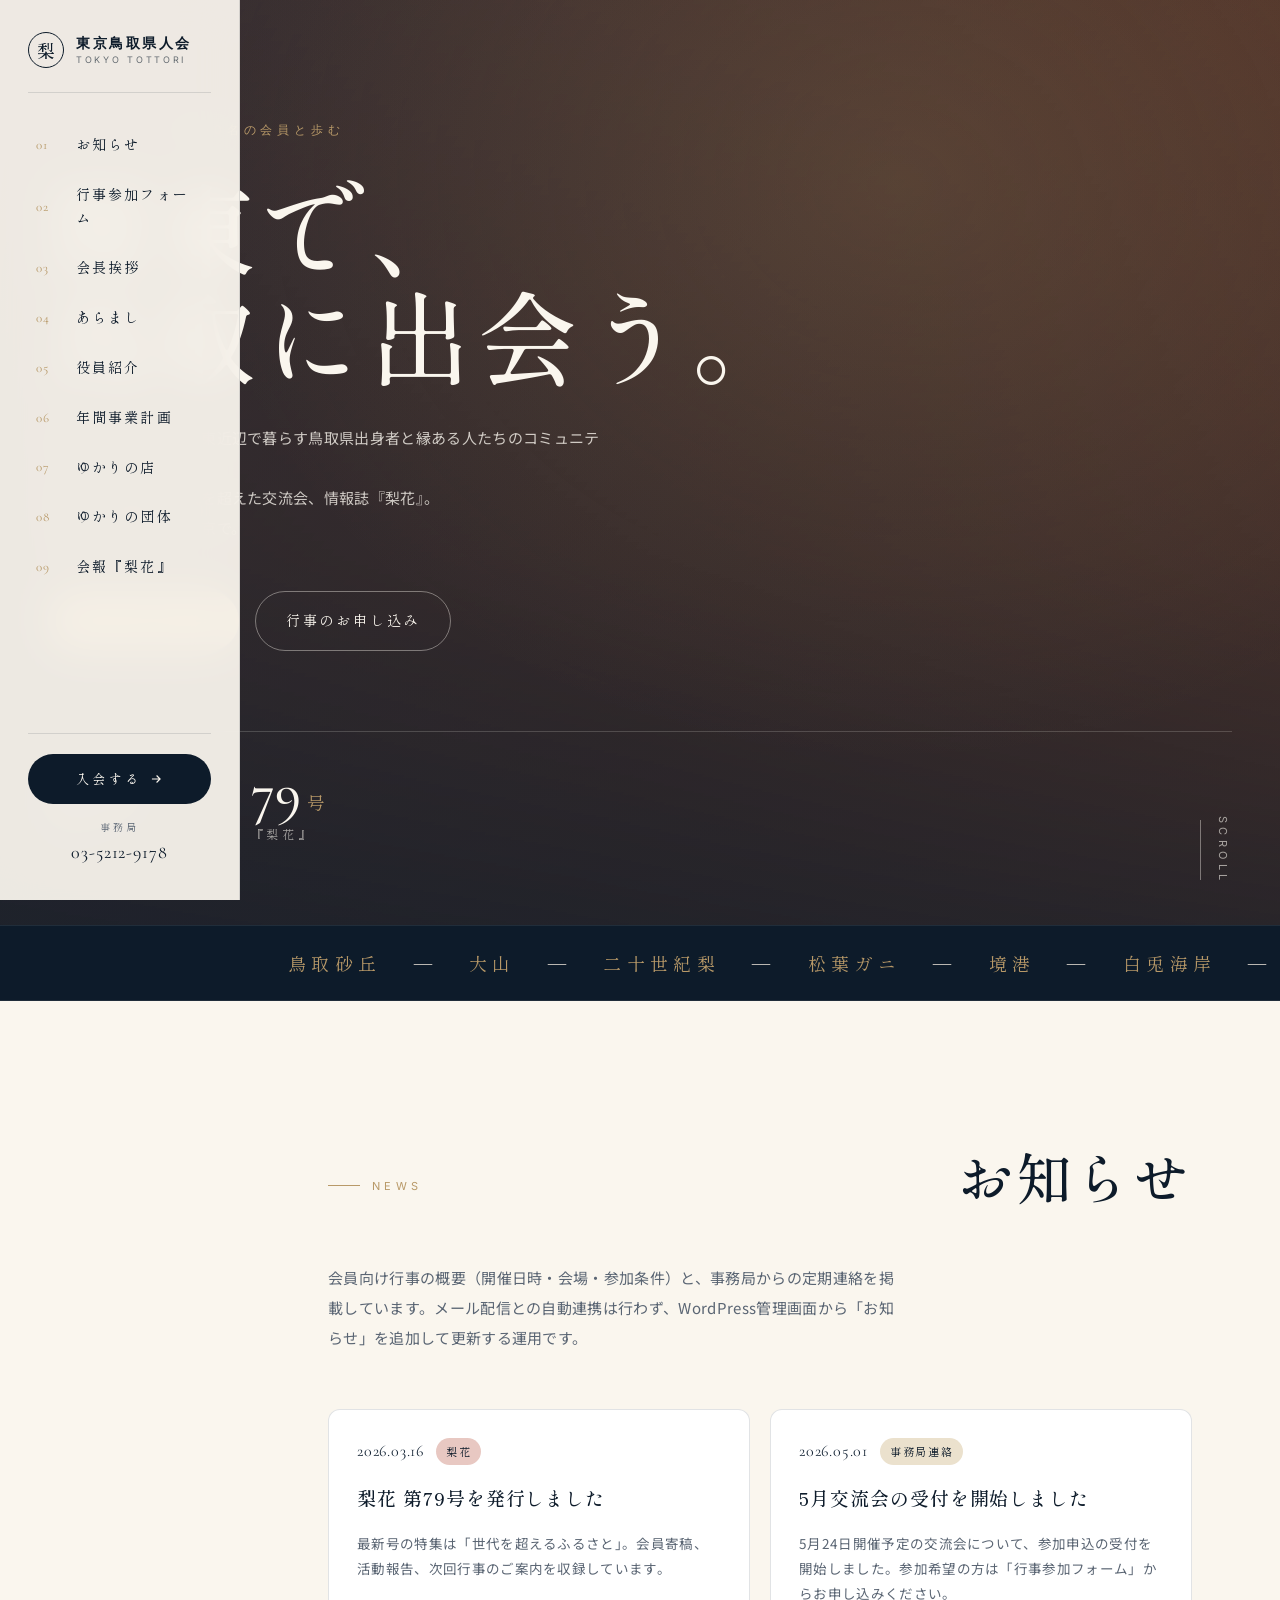
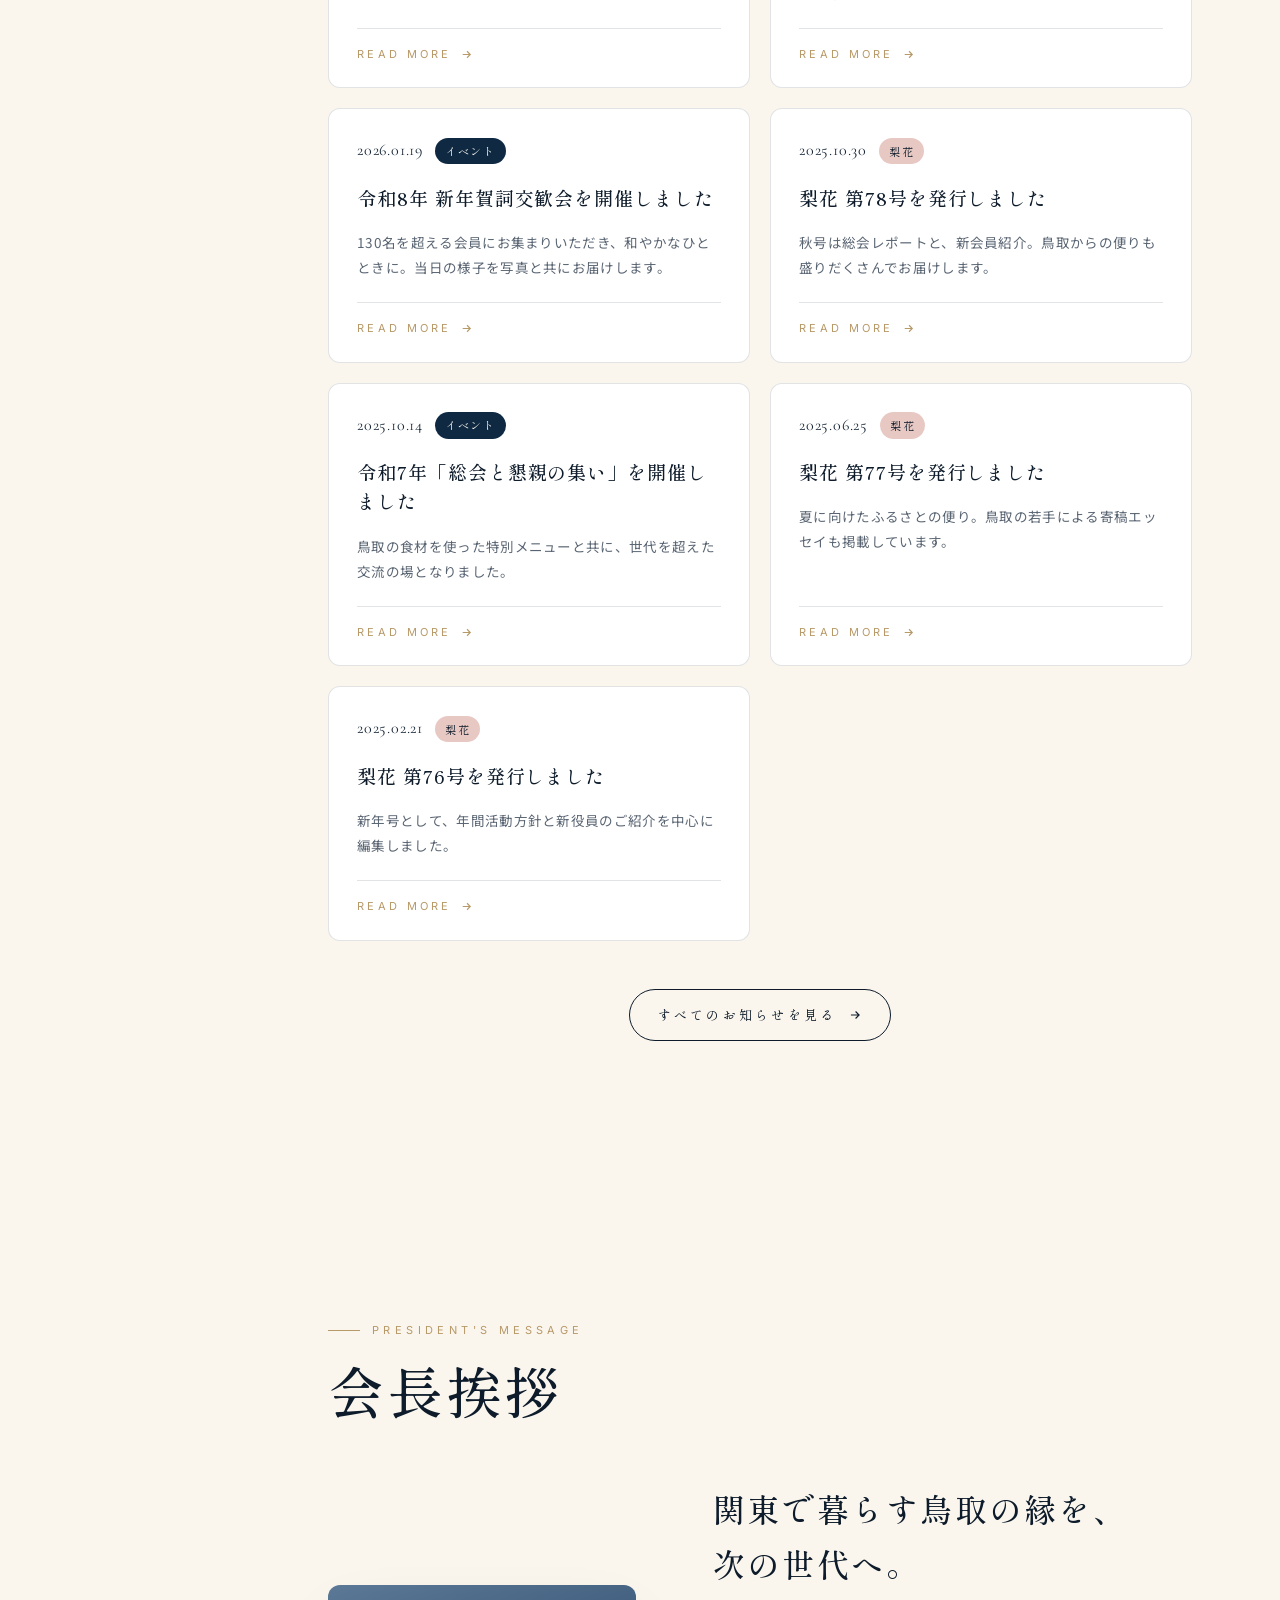
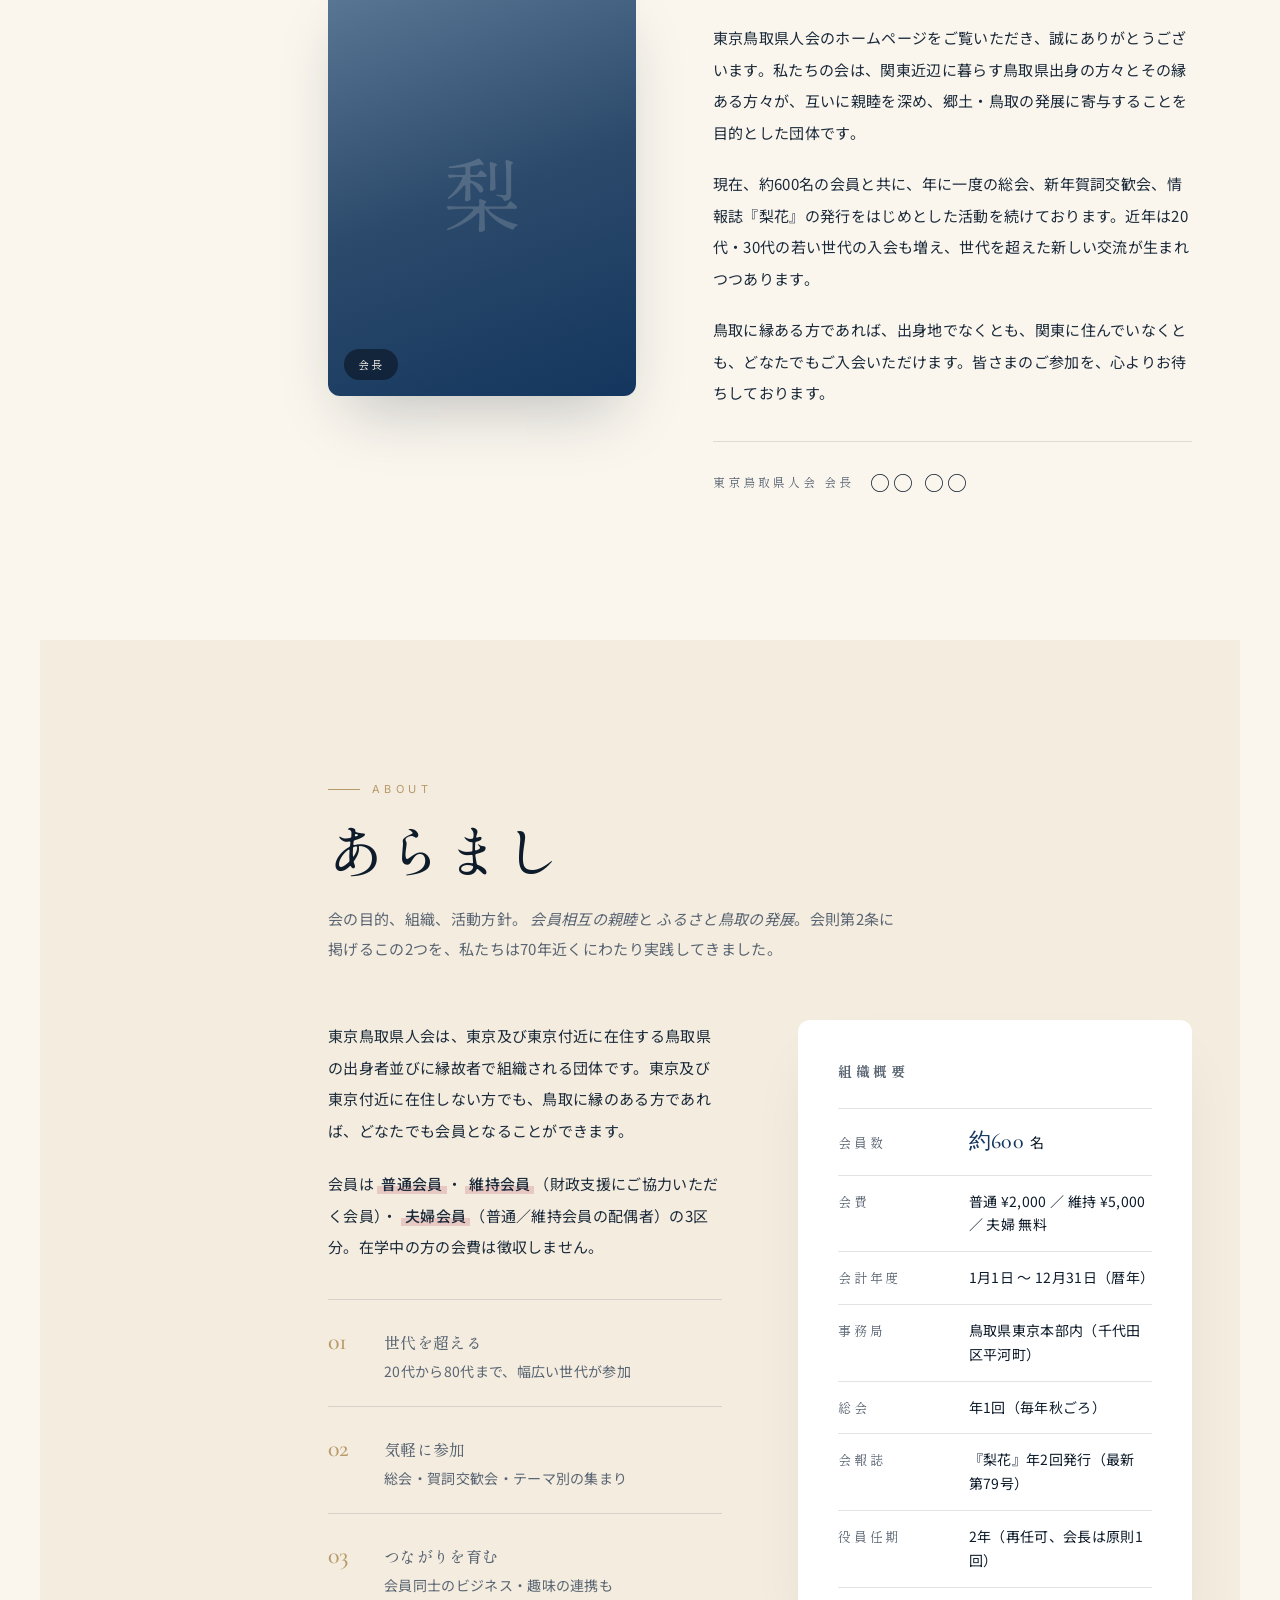
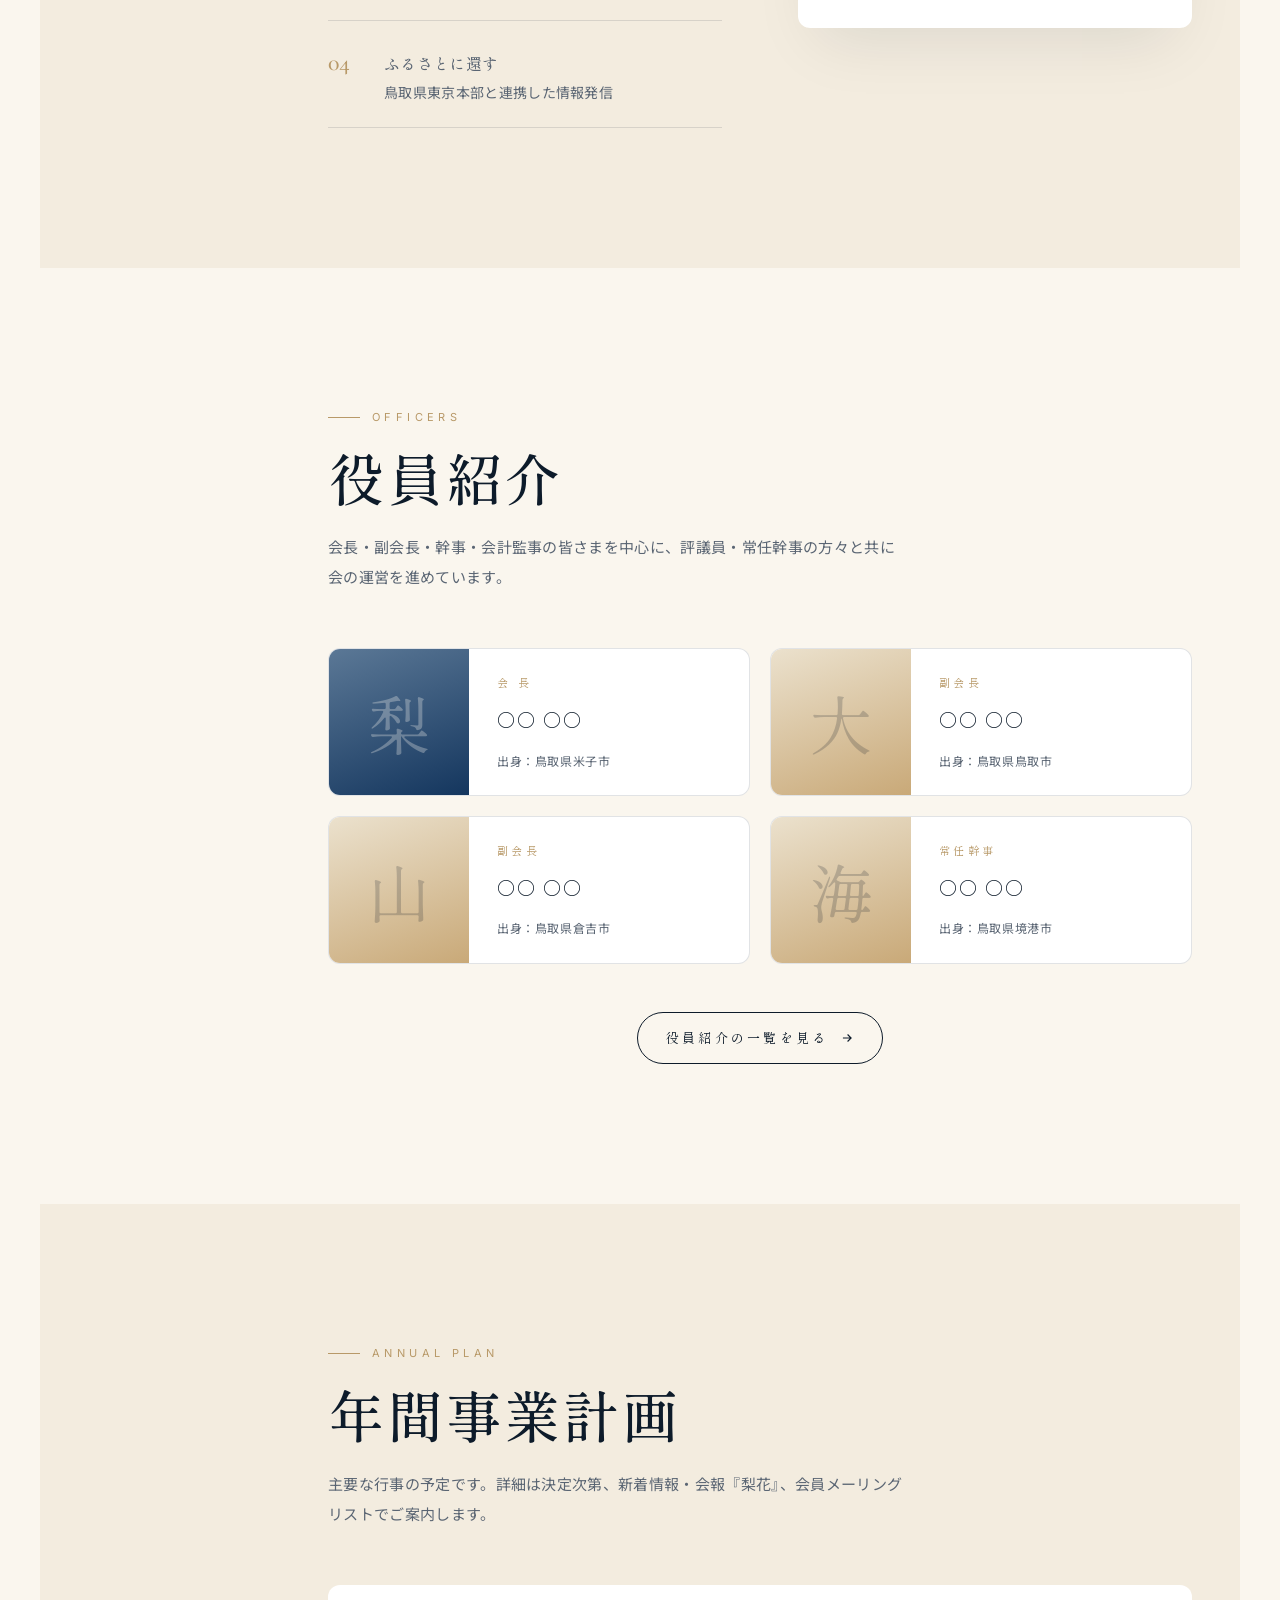
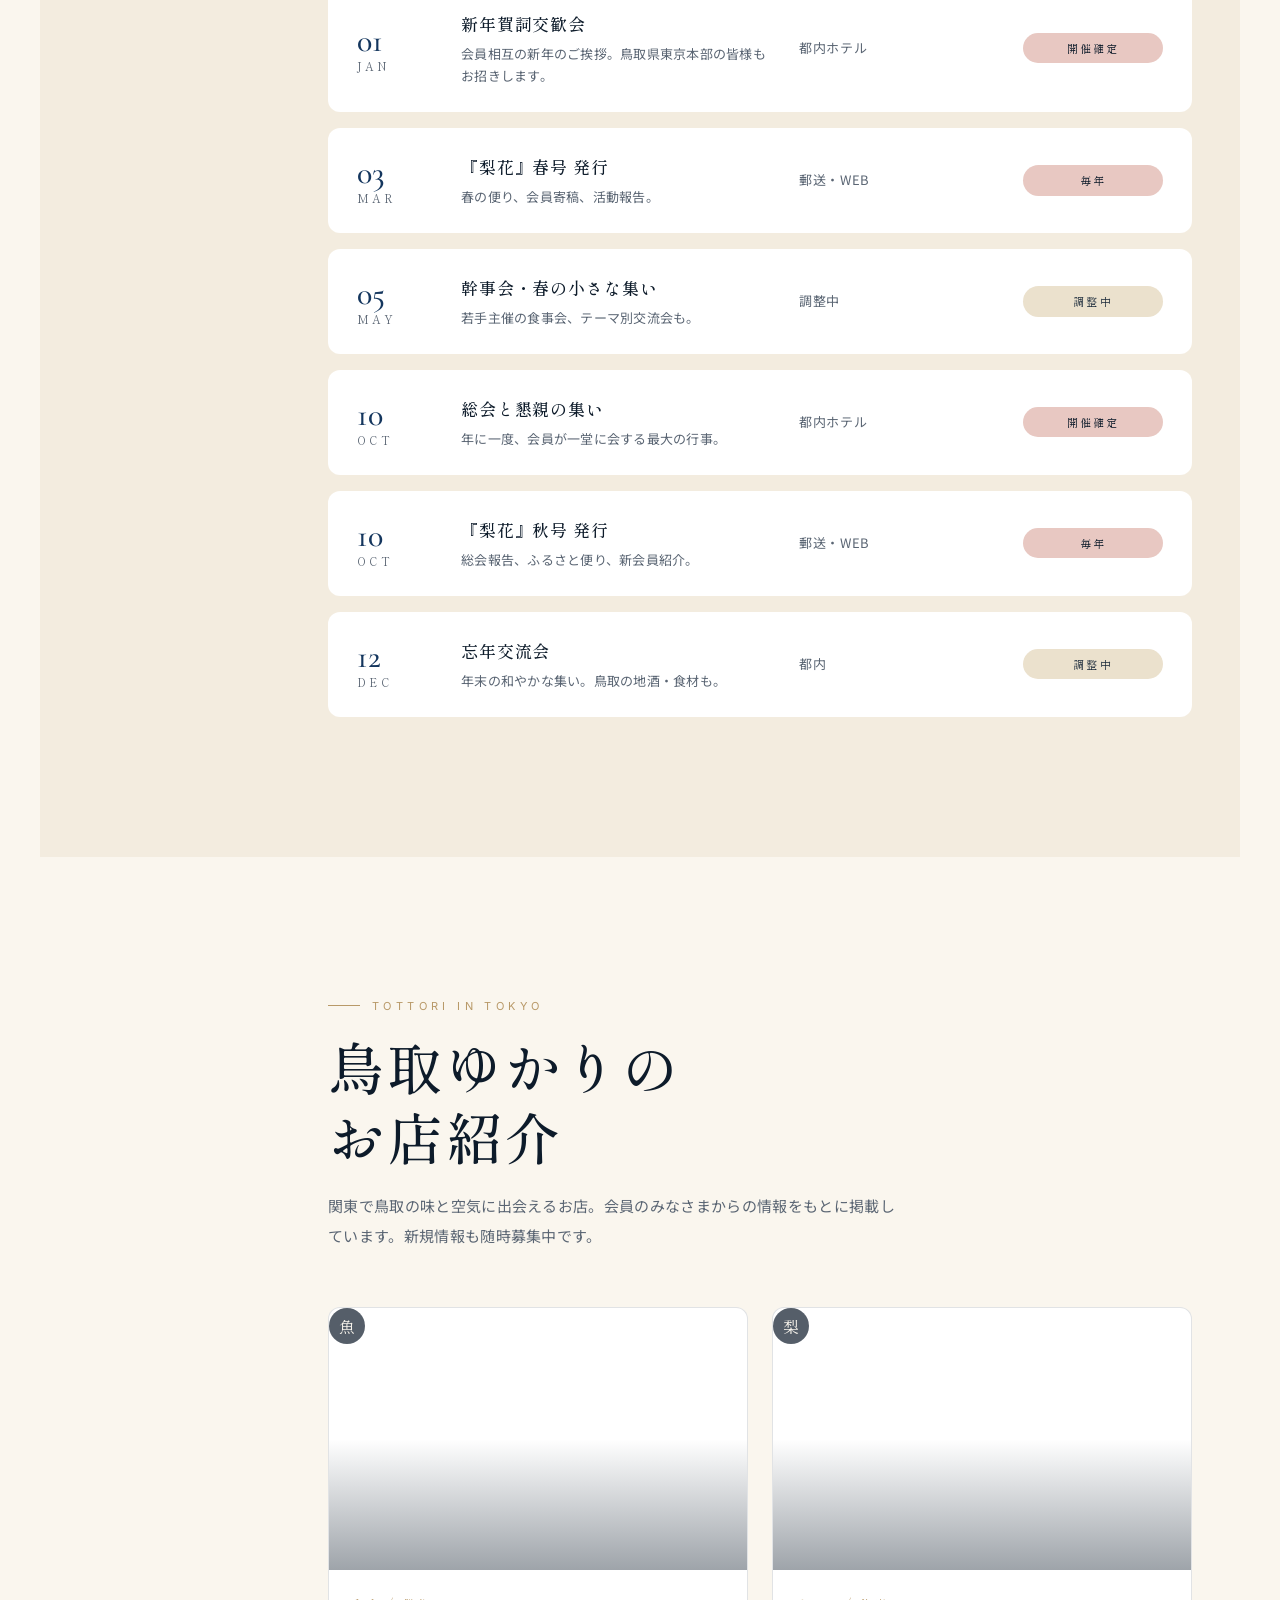
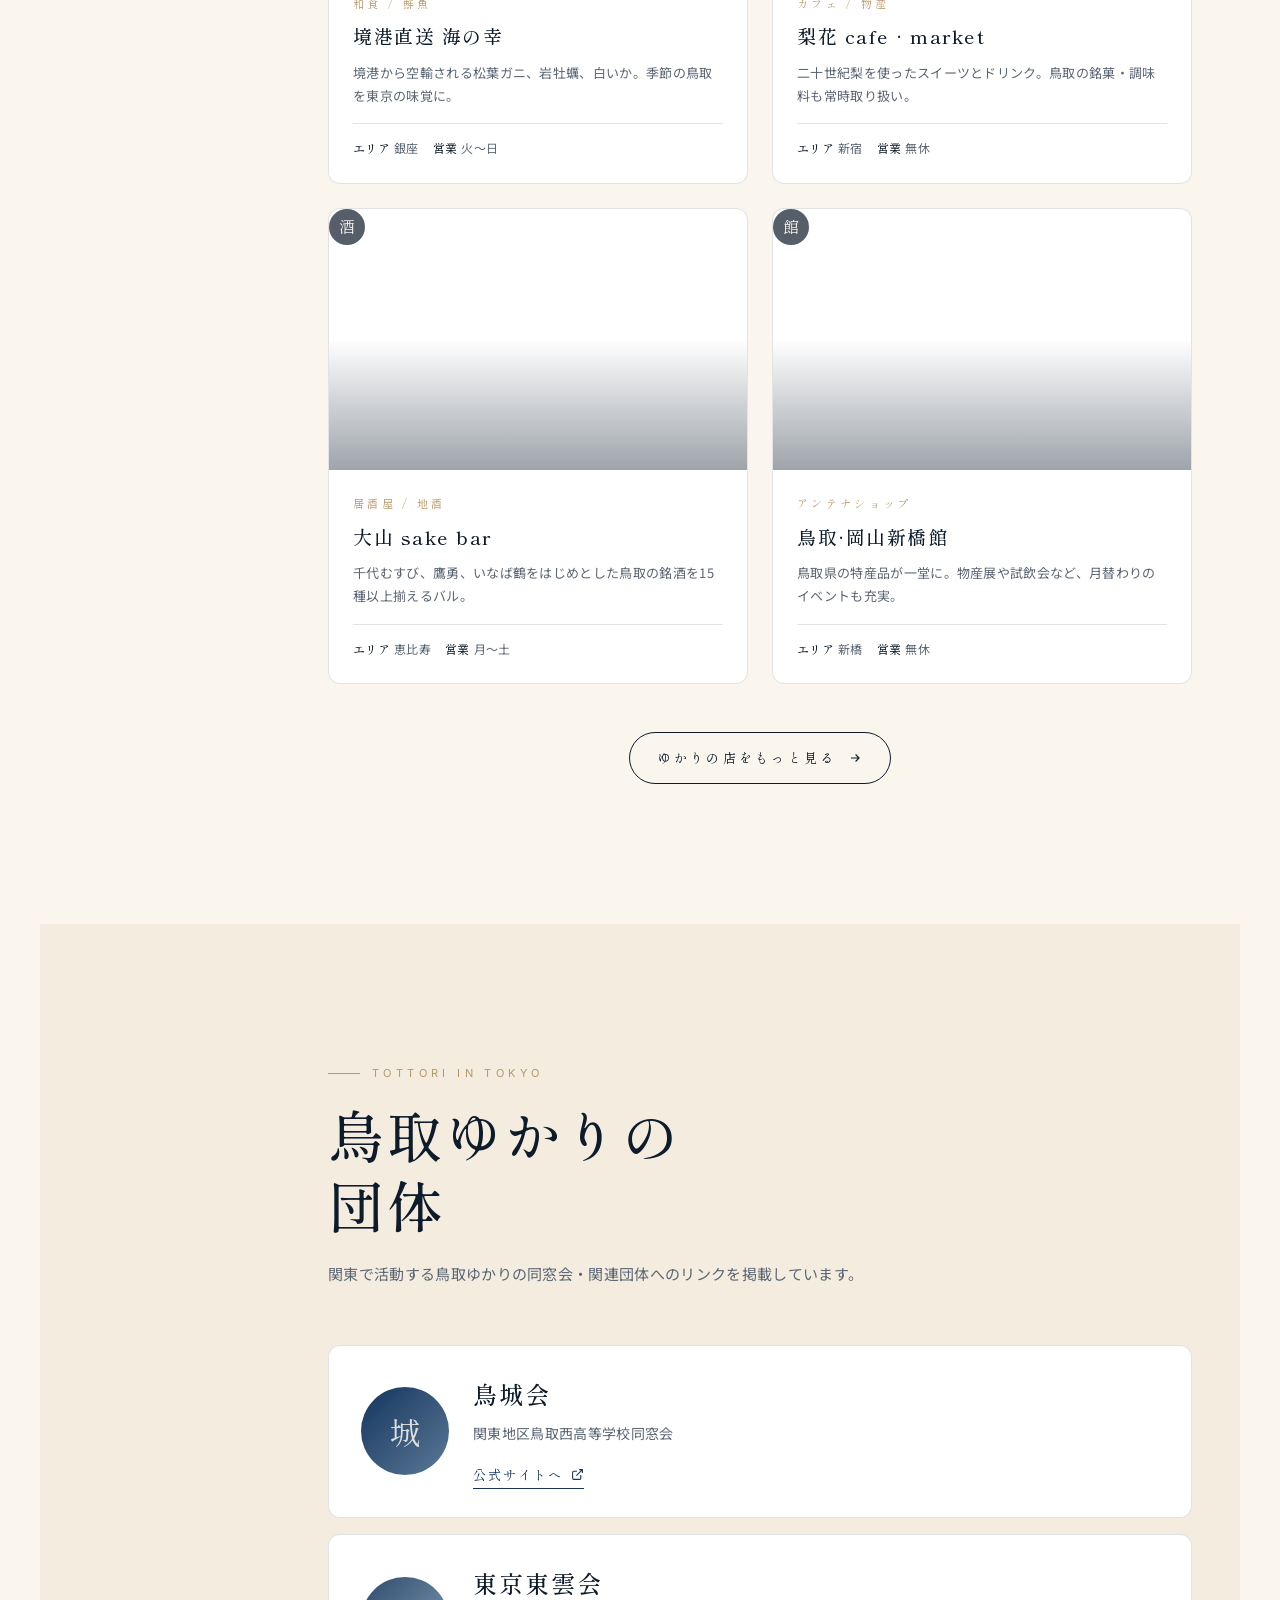
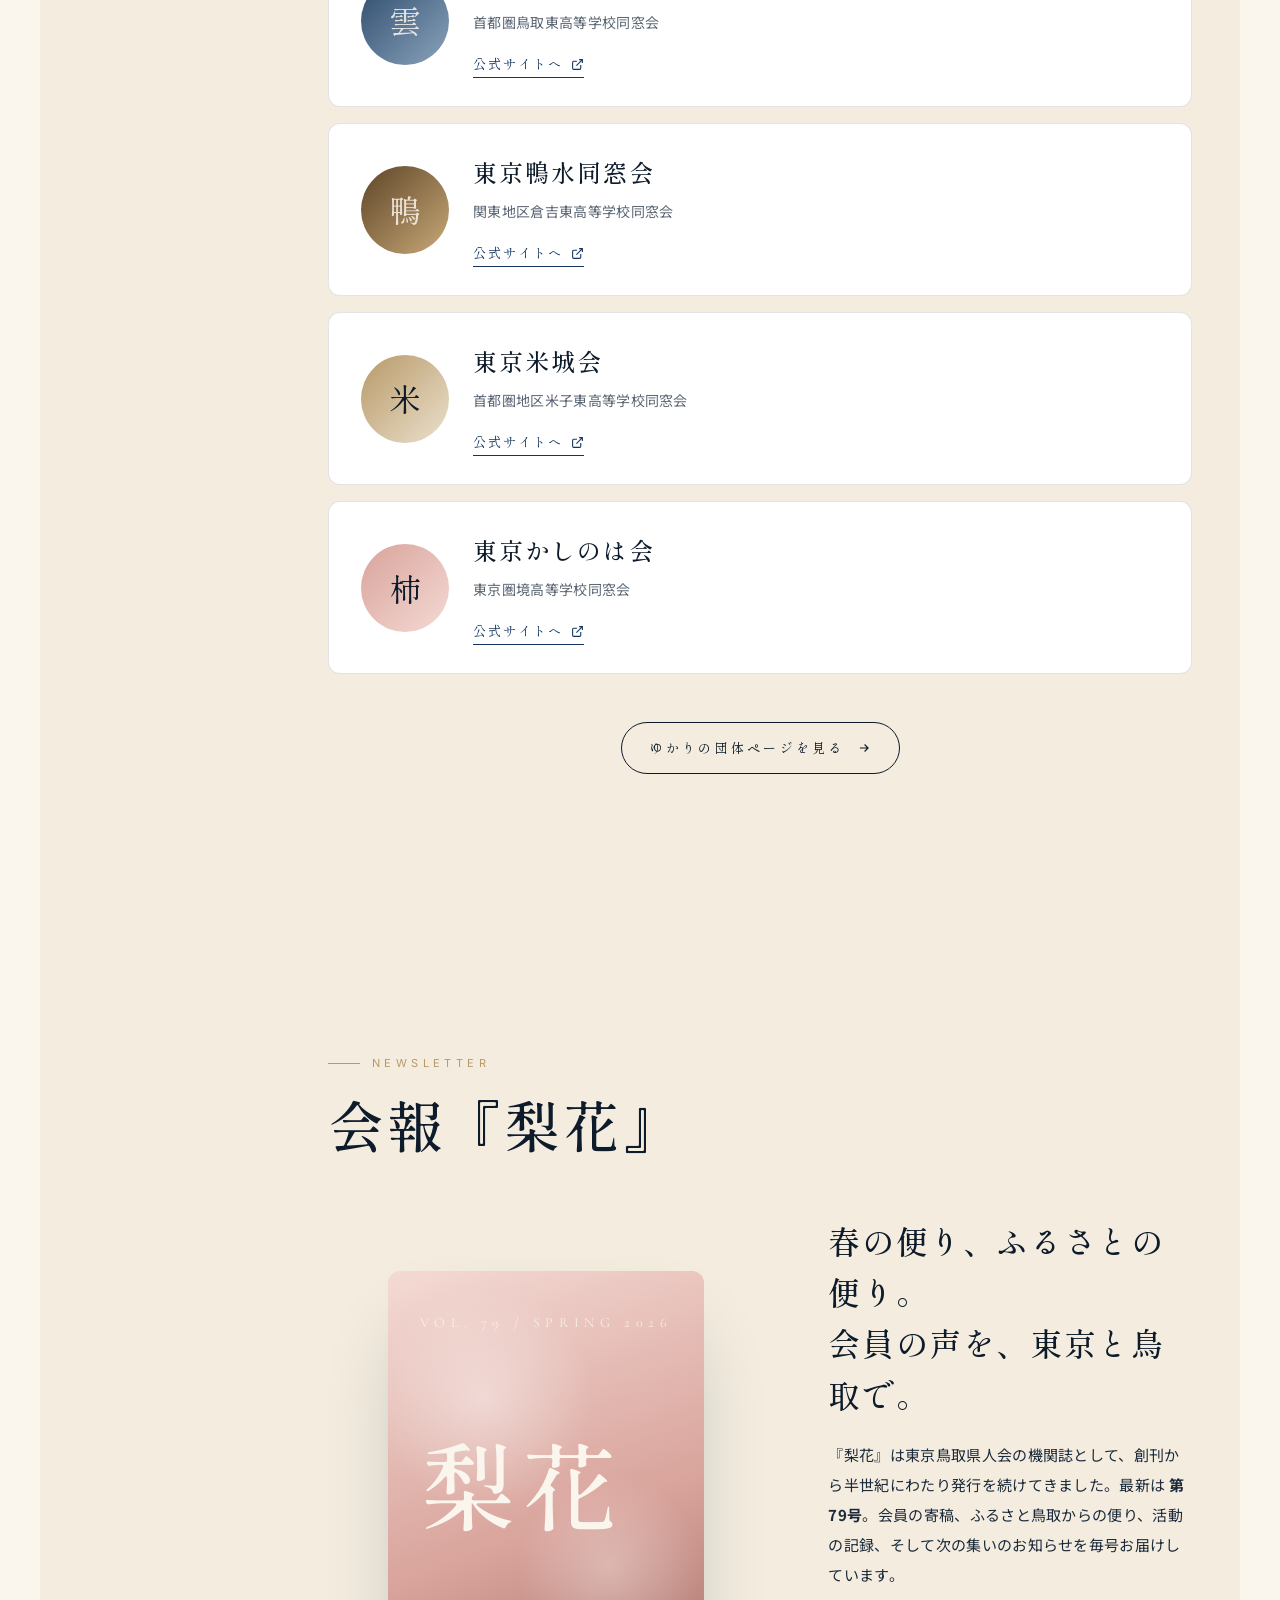
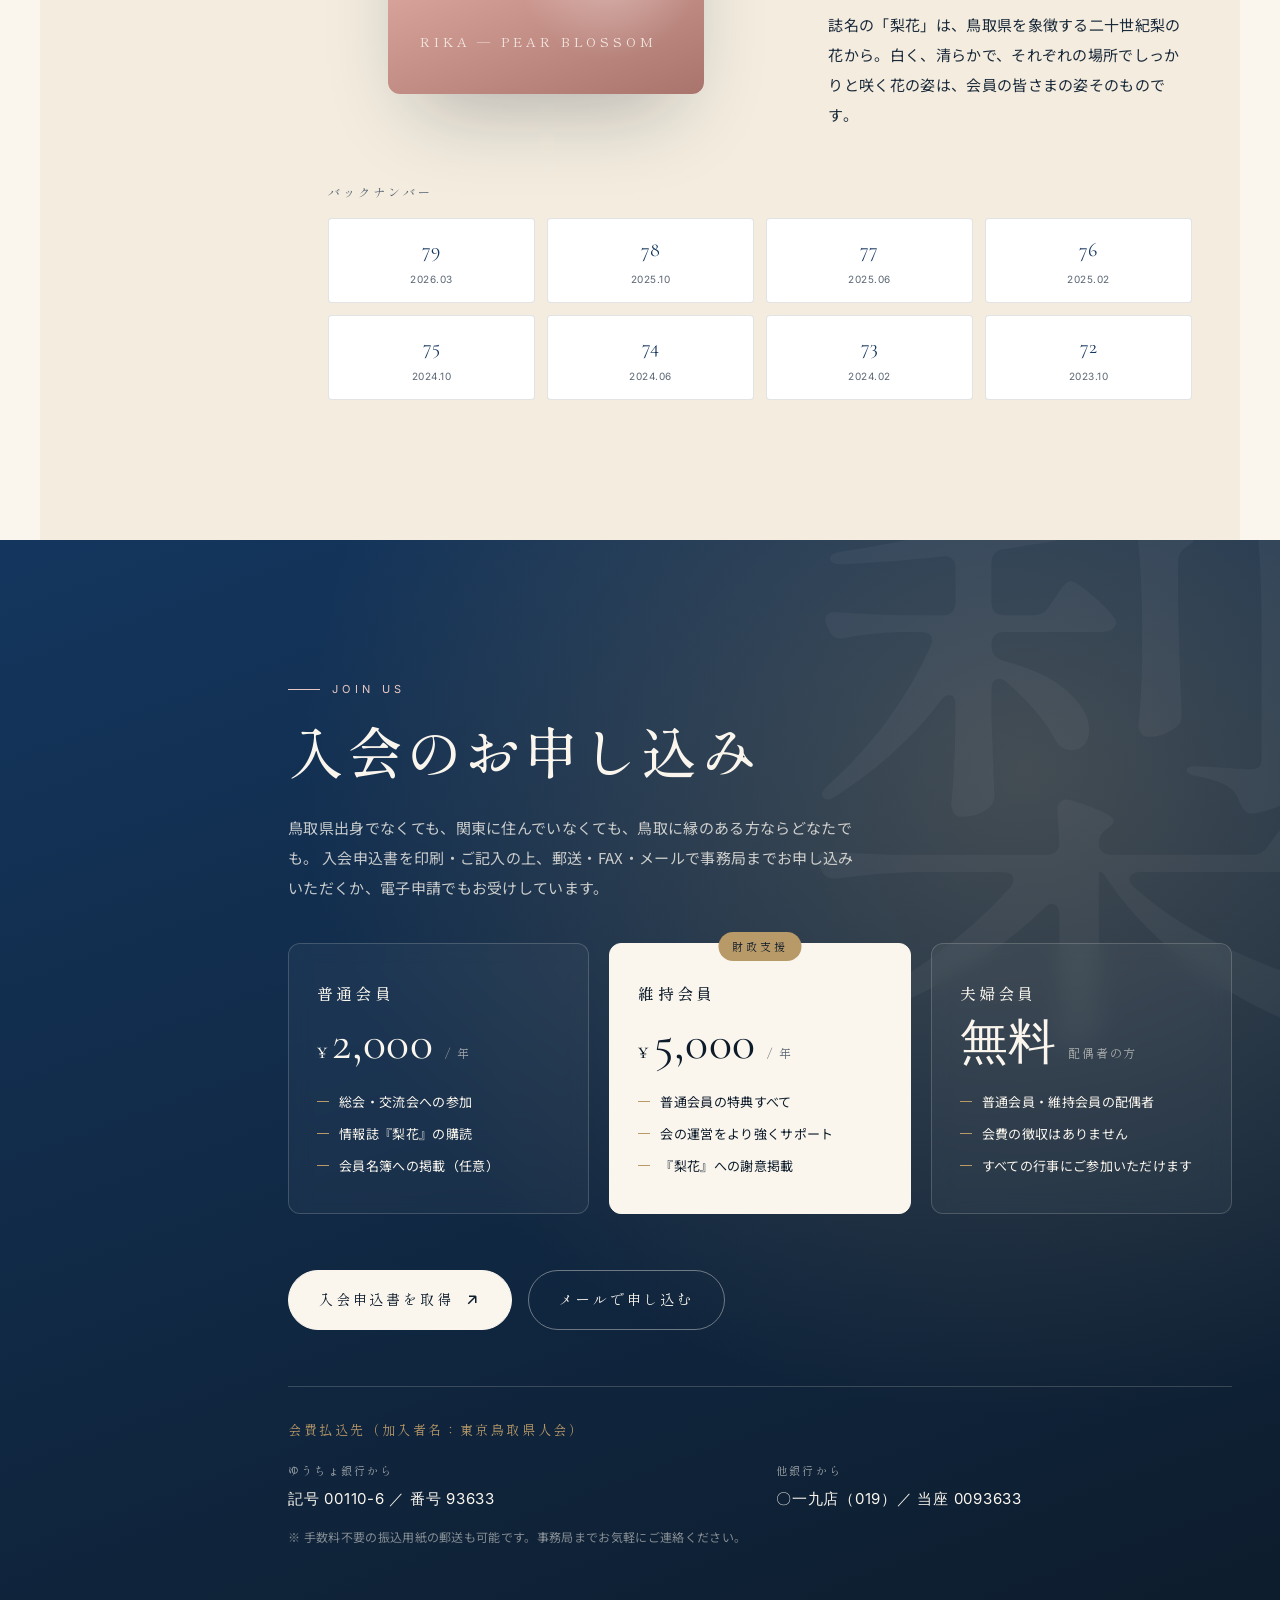
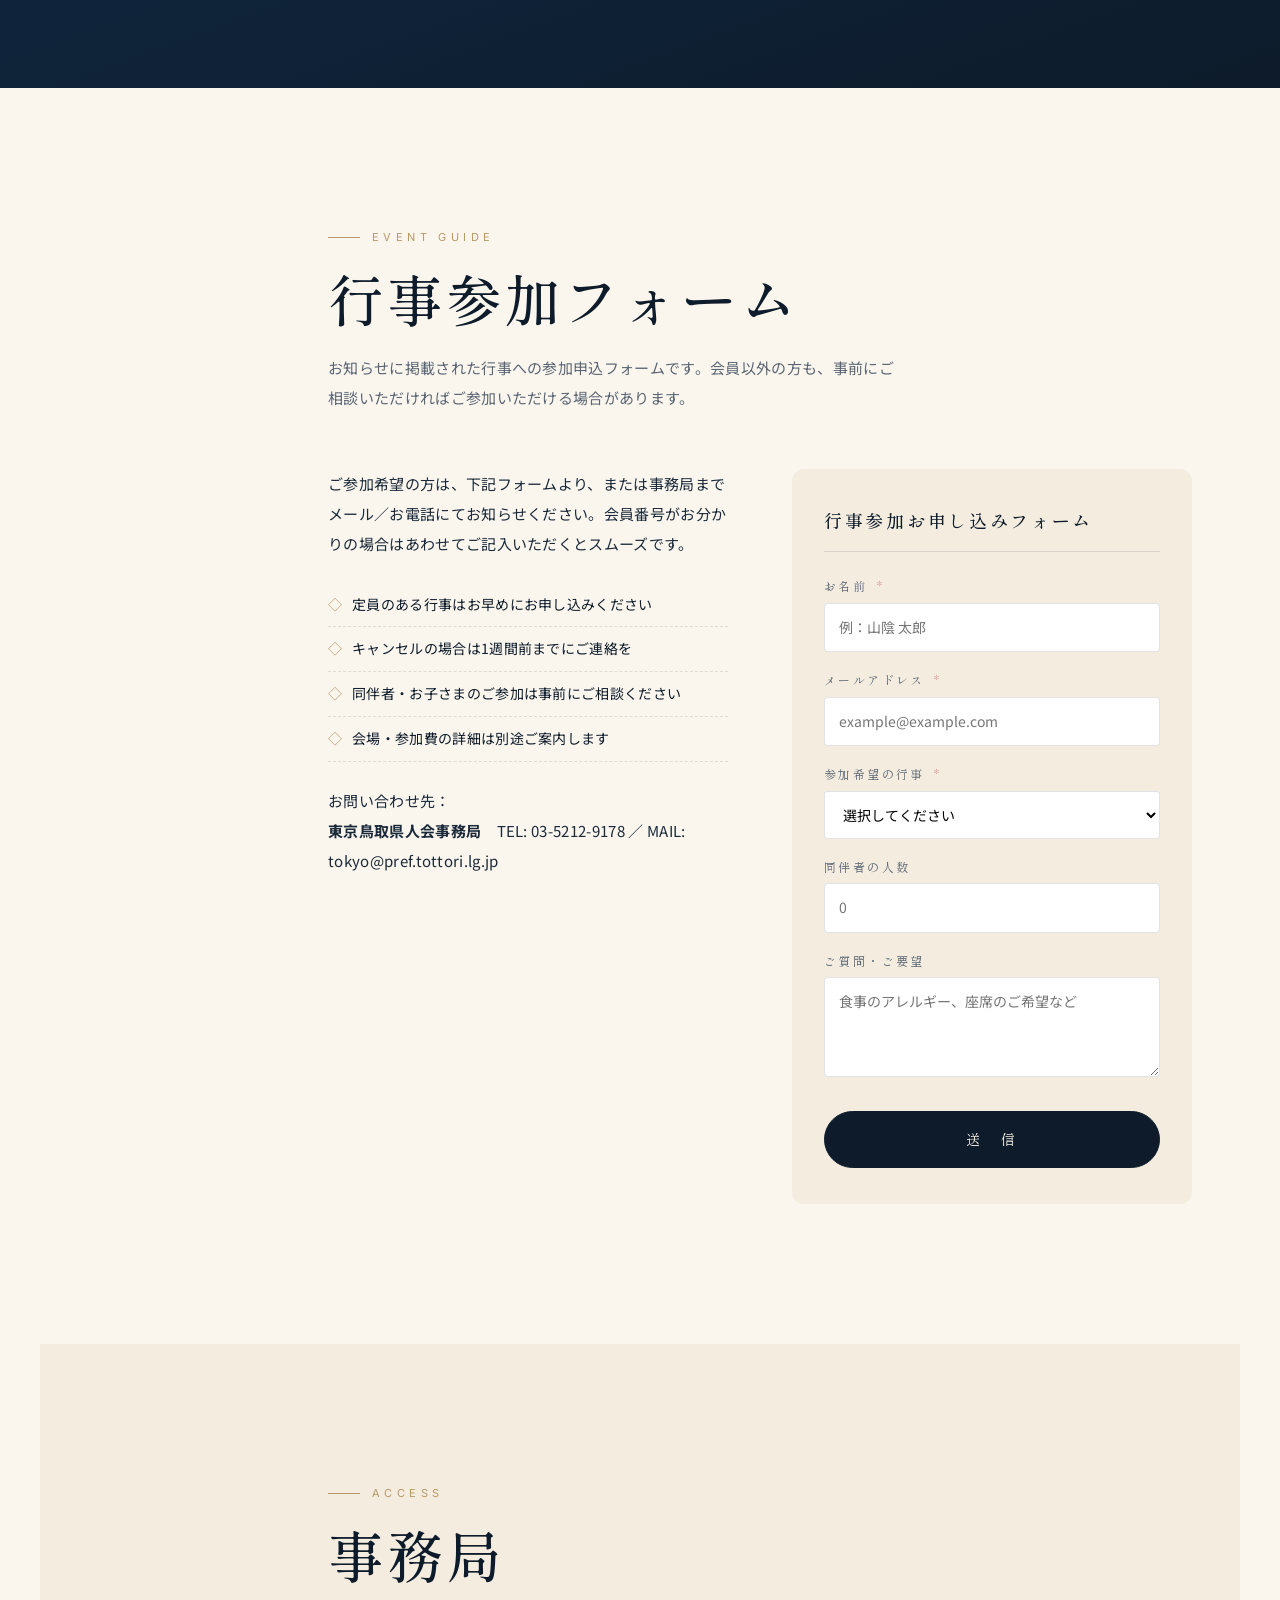
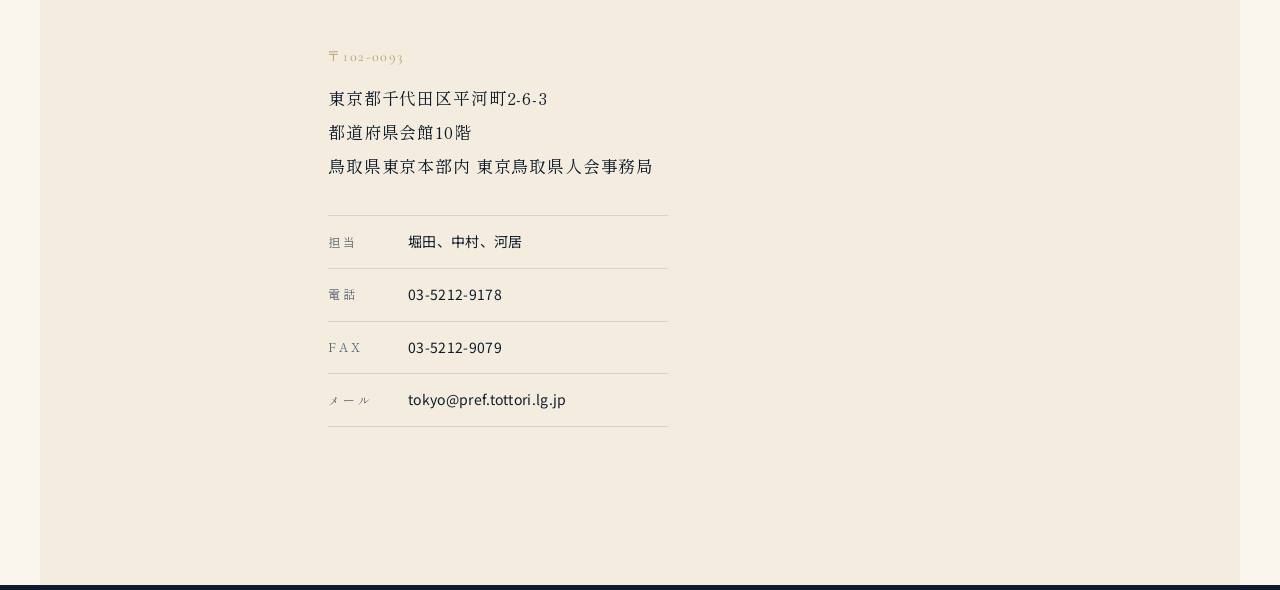
==== commit a20ab3ff: "鳥取ゆかりの団体ページを追加 会長プレゼン向けに、同窓会5団体へのリンクページとトップ掲載を追加。  Co-authored-by: Cursor <cursoragent@cursor.com>" ====
--- a/index.html
+++ b/index.html
@@ -45,6 +45,7 @@
       <a href="#officers">役員紹介</a>
       <a href="#plan">年間事業計画</a>
       <a href="#shops">ゆかりの店</a>
+      <a href="#organizations">ゆかりの団体</a>
       <a href="#newsletter">会報</a>
     </nav>
 
@@ -74,7 +75,8 @@
     <a href="#officers"><span class="num">05</span><span class="lbl">役員紹介</span></a>
     <a href="#plan"><span class="num">06</span><span class="lbl">年間事業計画</span></a>
     <a href="#shops"><span class="num">07</span><span class="lbl">ゆかりの店</span></a>
-    <a href="#newsletter"><span class="num">08</span><span class="lbl">会報『梨花』</span></a>
+    <a href="#organizations"><span class="num">08</span><span class="lbl">ゆかりの団体</span></a>
+    <a href="#newsletter"><span class="num">09</span><span class="lbl">会報『梨花』</span></a>
   </nav>
 
   <div class="sidebar-foot">
@@ -100,6 +102,7 @@
     <a href="#officers">役員紹介</a>
     <a href="#plan">年間事業計画</a>
     <a href="#shops">ゆかりの店</a>
+    <a href="#organizations">ゆかりの団体</a>
     <a href="#newsletter">会報『梨花』</a>
     <a href="#news">新着情報</a>
     <a href="#join" class="mobile-cta">入会のお申し込み →</a>
@@ -507,6 +510,86 @@
   </div>
 </section>
 
+<!-- ===== Organizations (鳥取ゆかりの団体) ===== -->
+<section class="section organizations" id="organizations">
+  <div class="section-head">
+    <p class="eyebrow">TOTTORI IN TOKYO</p>
+    <h2 class="section-title">
+      鳥取ゆかりの<br />団体
+    </h2>
+    <p class="section-lead">関東で活動する鳥取ゆかりの同窓会・関連団体へのリンクを掲載しています。</p>
+  </div>
+
+  <div class="org-list">
+    <article class="org-card">
+      <div class="org-mark" data-c="0">城</div>
+      <div class="org-body">
+        <h3 class="org-name">鳥城会</h3>
+        <p class="org-full">関東地区鳥取西高等学校同窓会</p>
+        <a href="https://torishirokai.jimdofree.com/" class="org-link" target="_blank" rel="noopener noreferrer">
+          公式サイトへ
+          <svg viewBox="0 0 24 24" width="13" height="13" fill="none" stroke="currentColor" stroke-width="2"><path d="M18 13v6a2 2 0 0 1-2 2H5a2 2 0 0 1-2-2V8a2 2 0 0 1 2-2h6M15 3h6v6M10 14 21 3"/></svg>
+        </a>
+      </div>
+    </article>
+
+    <article class="org-card">
+      <div class="org-mark" data-c="1">雲</div>
+      <div class="org-body">
+        <h3 class="org-name">東京東雲会</h3>
+        <p class="org-full">首都圏鳥取東高等学校同窓会</p>
+        <a href="https://tokyo-shinonomekai.jimdofree.com/" class="org-link" target="_blank" rel="noopener noreferrer">
+          公式サイトへ
+          <svg viewBox="0 0 24 24" width="13" height="13" fill="none" stroke="currentColor" stroke-width="2"><path d="M18 13v6a2 2 0 0 1-2 2H5a2 2 0 0 1-2-2V8a2 2 0 0 1 2-2h6M15 3h6v6M10 14 21 3"/></svg>
+        </a>
+      </div>
+    </article>
+
+    <article class="org-card">
+      <div class="org-mark" data-c="2">鴨</div>
+      <div class="org-body">
+        <h3 class="org-name">東京鴨水同窓会</h3>
+        <p class="org-full">関東地区倉吉東高等学校同窓会</p>
+        <a href="https://www.tokyo-ohsuikai.org/" class="org-link" target="_blank" rel="noopener noreferrer">
+          公式サイトへ
+          <svg viewBox="0 0 24 24" width="13" height="13" fill="none" stroke="currentColor" stroke-width="2"><path d="M18 13v6a2 2 0 0 1-2 2H5a2 2 0 0 1-2-2V8a2 2 0 0 1 2-2h6M15 3h6v6M10 14 21 3"/></svg>
+        </a>
+      </div>
+    </article>
+
+    <article class="org-card">
+      <div class="org-mark" data-c="3">米</div>
+      <div class="org-body">
+        <h3 class="org-name">東京米城会</h3>
+        <p class="org-full">首都圏地区米子東高等学校同窓会</p>
+        <a href="https://tokyobeijokai.jimdofree.com/" class="org-link" target="_blank" rel="noopener noreferrer">
+          公式サイトへ
+          <svg viewBox="0 0 24 24" width="13" height="13" fill="none" stroke="currentColor" stroke-width="2"><path d="M18 13v6a2 2 0 0 1-2 2H5a2 2 0 0 1-2-2V8a2 2 0 0 1 2-2h6M15 3h6v6M10 14 21 3"/></svg>
+        </a>
+      </div>
+    </article>
+
+    <article class="org-card">
+      <div class="org-mark" data-c="4">柿</div>
+      <div class="org-body">
+        <h3 class="org-name">東京かしのは会</h3>
+        <p class="org-full">東京圏境高等学校同窓会</p>
+        <a href="https://ka4977.wixsite.com/tokyo-kashinohakai" class="org-link" target="_blank" rel="noopener noreferrer">
+          公式サイトへ
+          <svg viewBox="0 0 24 24" width="13" height="13" fill="none" stroke="currentColor" stroke-width="2"><path d="M18 13v6a2 2 0 0 1-2 2H5a2 2 0 0 1-2-2V8a2 2 0 0 1 2-2h6M15 3h6v6M10 14 21 3"/></svg>
+        </a>
+      </div>
+    </article>
+  </div>
+
+  <div class="section-more">
+    <a href="organizations.html" class="more-link">
+      <span>ゆかりの団体ページを見る</span>
+      <svg viewBox="0 0 24 24" width="14" height="14" fill="none" stroke="currentColor" stroke-width="2"><path d="M5 12h14M13 6l6 6-6 6"/></svg>
+    </a>
+  </div>
+</section>
+
 <!-- ===== Newsletter (会報) ===== -->
 <section class="section newsletter" id="newsletter">
   <div class="section-head">
@@ -729,6 +812,7 @@
       <a href="#plan">年間事業計画</a>
       <a href="#join">入会のお申し込み</a>
       <a href="#shops">鳥取ゆかりの店紹介</a>
+      <a href="#organizations">鳥取ゆかりの団体</a>
       <a href="#newsletter">会報</a>
     </nav>
 
--- a/styles/main.css
+++ b/styles/main.css
@@ -418,6 +418,53 @@
 .shop-meta { font-size: 12px; color: var(--c-sub); display: flex; gap: 14px; padding-top: 14px; border-top: 1px solid var(--c-line); }
 .shop-meta b { font-family: var(--f-mincho); font-weight: 500; color: var(--c-ink); margin-right: 4px; }
 
+/* Organizations (鳥取ゆかりの団体) */
+.organizations { background: var(--c-sand); }
+.org-list { display: flex; flex-direction: column; gap: 16px; }
+.org-card {
+  display: grid;
+  grid-template-columns: 88px 1fr;
+  gap: 24px;
+  align-items: center;
+  padding: 28px 32px;
+  background: var(--c-paper-2);
+  border: 1px solid var(--c-line);
+  border-radius: var(--r-lg);
+  transition: all var(--t-base);
+}
+.org-card:hover { transform: translateY(-2px); border-color: var(--c-pear-2); box-shadow: 0 16px 32px -18px rgba(13, 27, 42, 0.12); }
+.org-mark {
+  width: 88px;
+  height: 88px;
+  border-radius: 50%;
+  display: grid;
+  place-items: center;
+  font-family: var(--f-mincho);
+  font-size: 32px;
+  color: rgba(250, 246, 238, 0.85);
+  flex-shrink: 0;
+}
+.org-mark[data-c="0"] { background: linear-gradient(135deg, #14365e 0%, #5b7896 100%); }
+.org-mark[data-c="1"] { background: linear-gradient(135deg, #2c4a6b 0%, #8ba4bc 100%); }
+.org-mark[data-c="2"] { background: linear-gradient(135deg, #5e4528 0%, #c9a978 100%); }
+.org-mark[data-c="3"] { background: linear-gradient(135deg, #b89968 0%, #ebe1cd 100%); color: var(--c-ink); }
+.org-mark[data-c="4"] { background: linear-gradient(135deg, #d8a39b 0%, #f4dad4 100%); color: var(--c-ink); }
+.org-name { font-family: var(--f-mincho); font-size: clamp(20px, 2.5vw, 24px); font-weight: 500; letter-spacing: 0.08em; margin-bottom: 6px; }
+.org-full { font-size: 14px; color: var(--c-sub); line-height: 1.8; margin-bottom: 14px; }
+.org-link {
+  display: inline-flex;
+  align-items: center;
+  gap: 8px;
+  font-family: var(--f-mincho);
+  font-size: 13px;
+  letter-spacing: 0.15em;
+  color: var(--c-navy);
+  border-bottom: 1px solid currentColor;
+  padding-bottom: 2px;
+  transition: color var(--t-fast);
+}
+.org-link:hover { color: var(--c-gold); }
+
 /* Newsletter (会報) */
 .newsletter { background: var(--c-sand); }
 .rika-grid { display: grid; grid-template-columns: 1.2fr 1fr; gap: clamp(32px, 6vw, 64px); align-items: center; }
@@ -556,6 +603,8 @@
   .hero-scroll { display: none; }
   .marquee-track { font-size: 14px; }
   .officers-grid, .shop-grid { grid-template-columns: 1fr; }
+  .org-card { grid-template-columns: 64px 1fr; gap: 16px; padding: 20px; }
+  .org-mark { width: 64px; height: 64px; font-size: 24px; }
   .rika-issues { grid-template-columns: repeat(2, 1fr); }
 }
 
